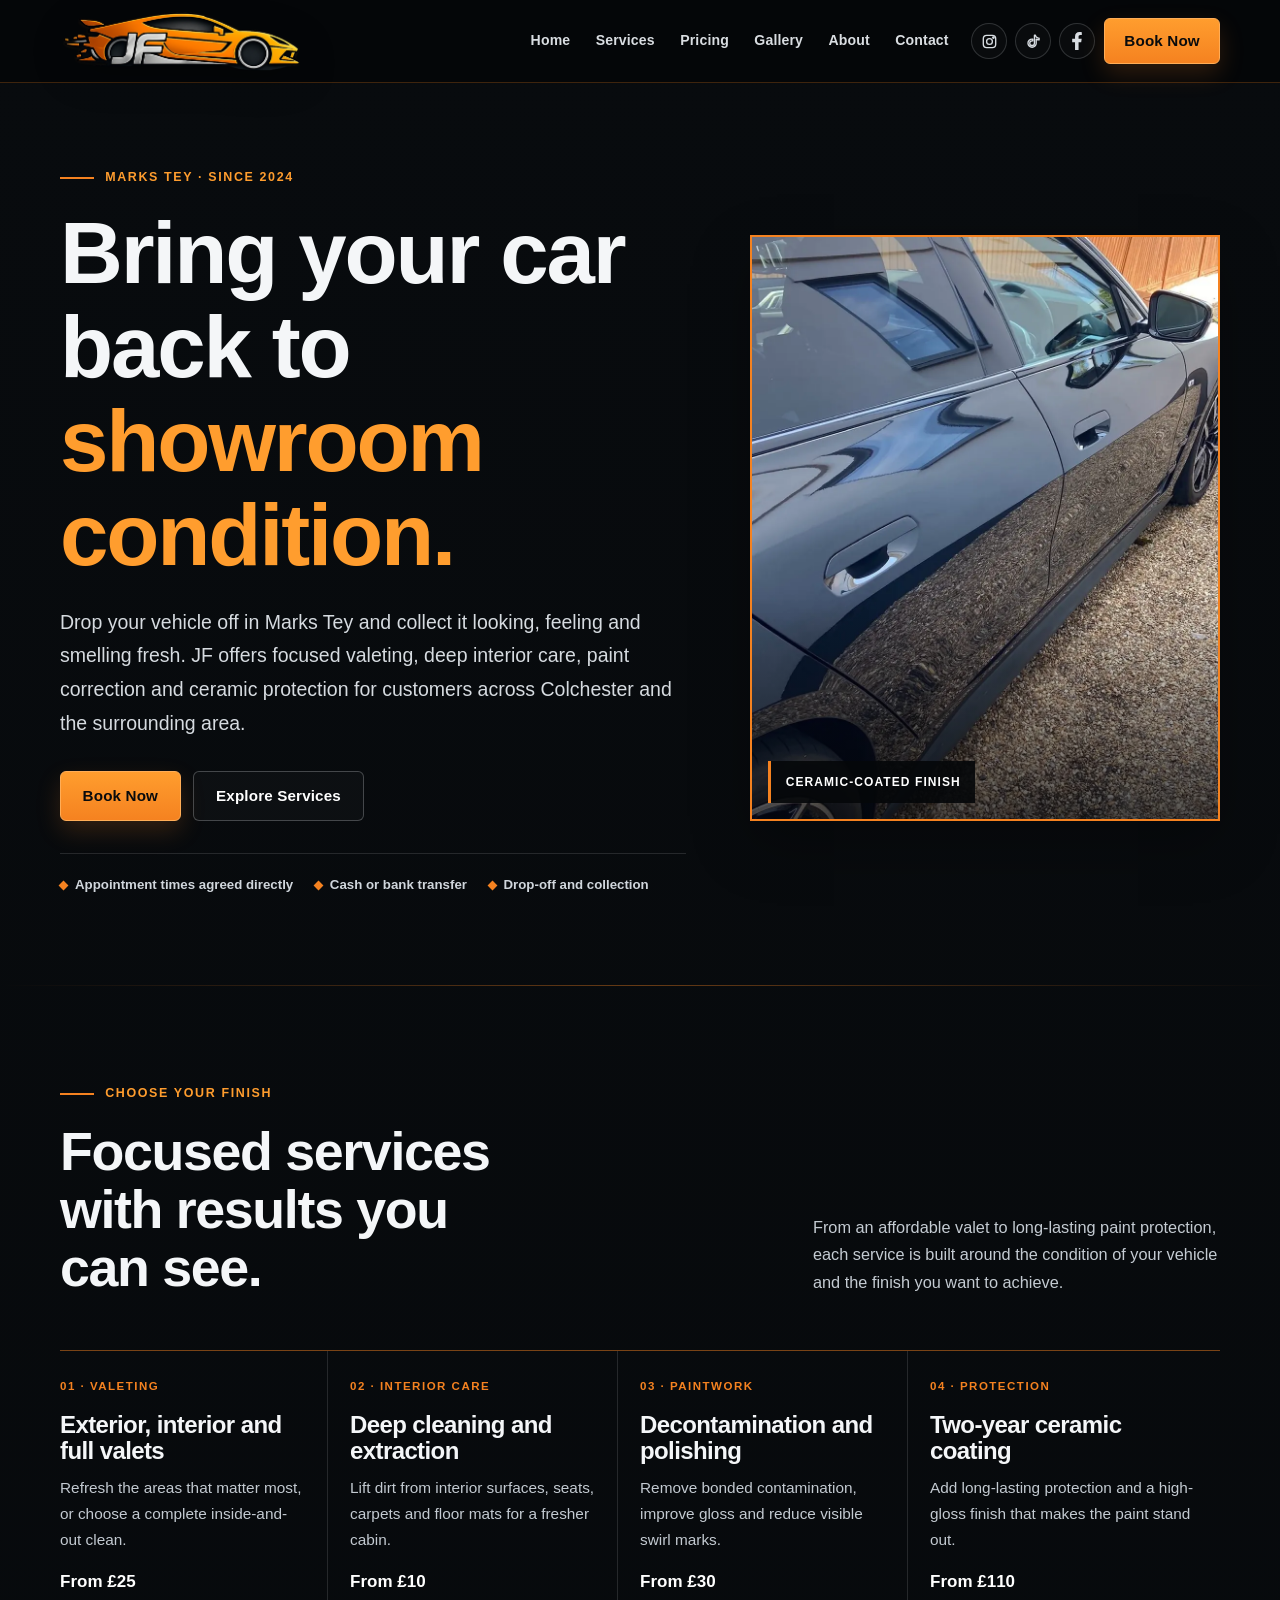
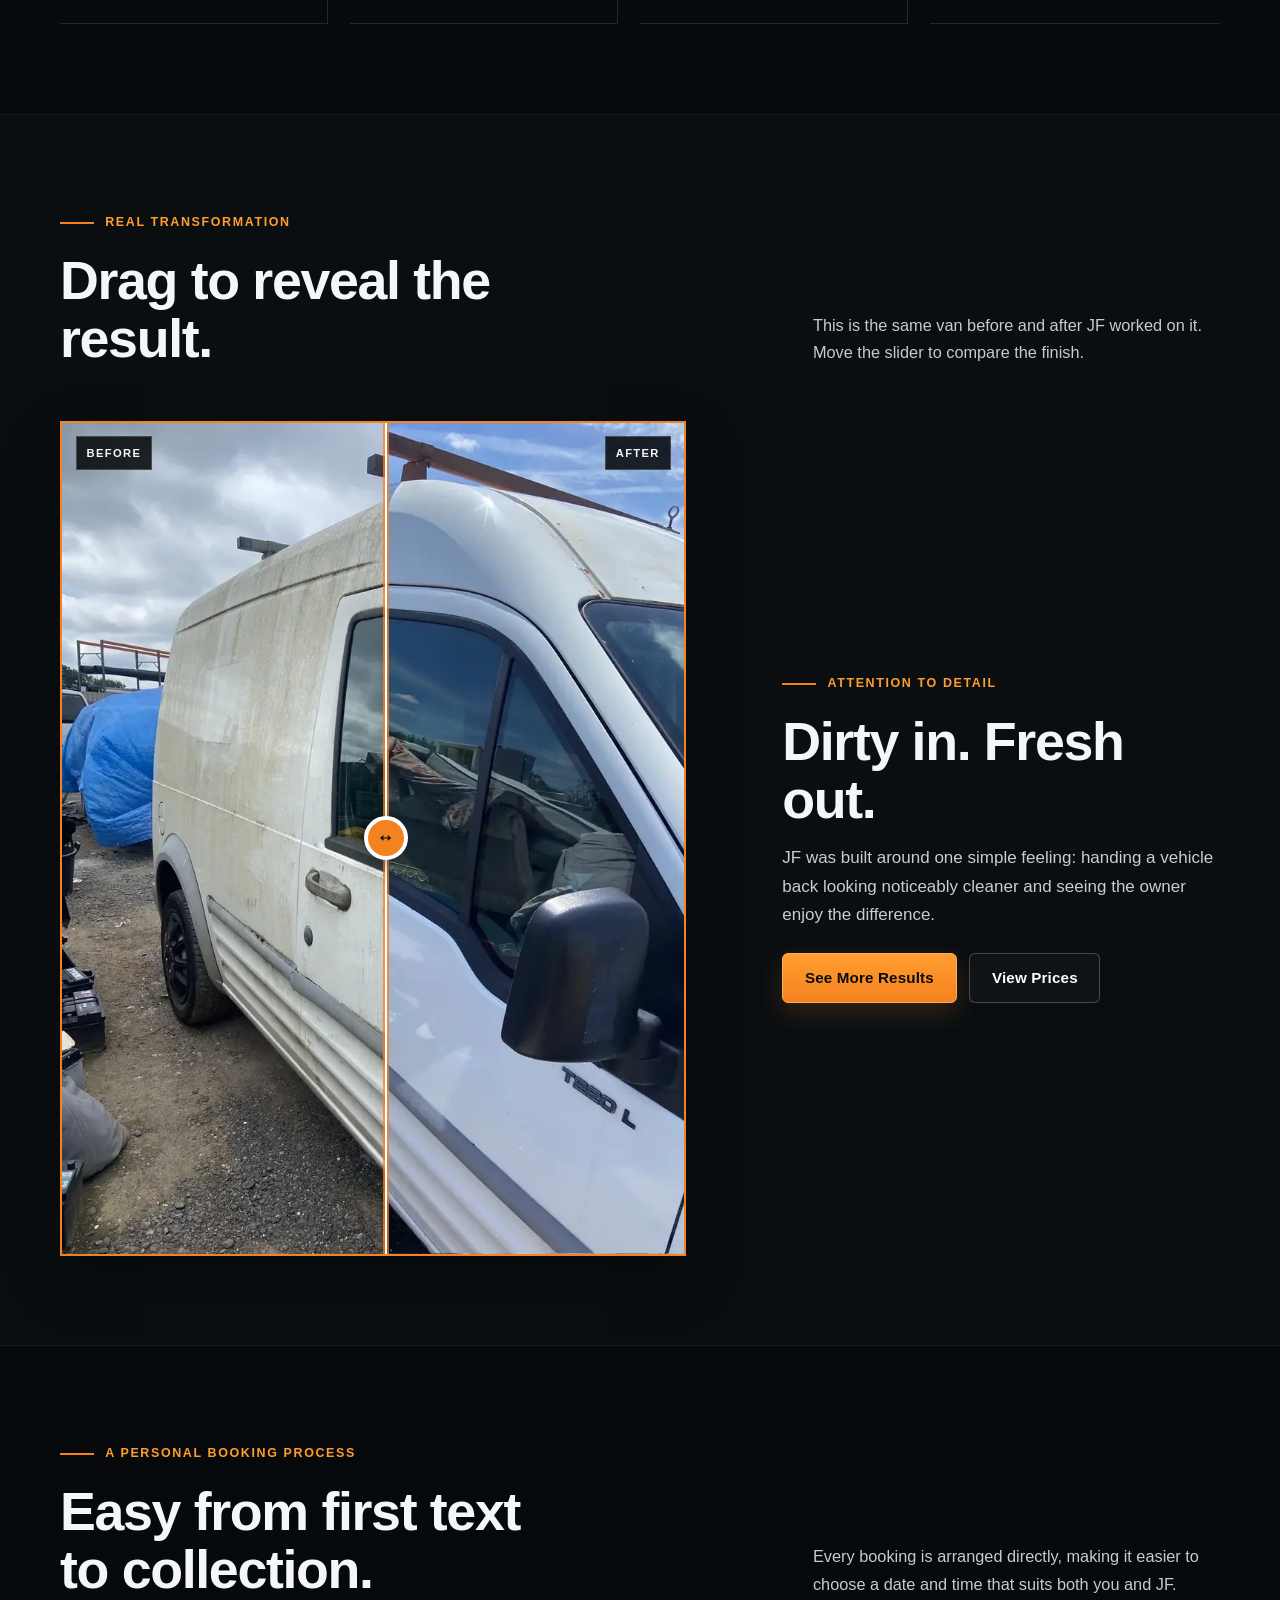
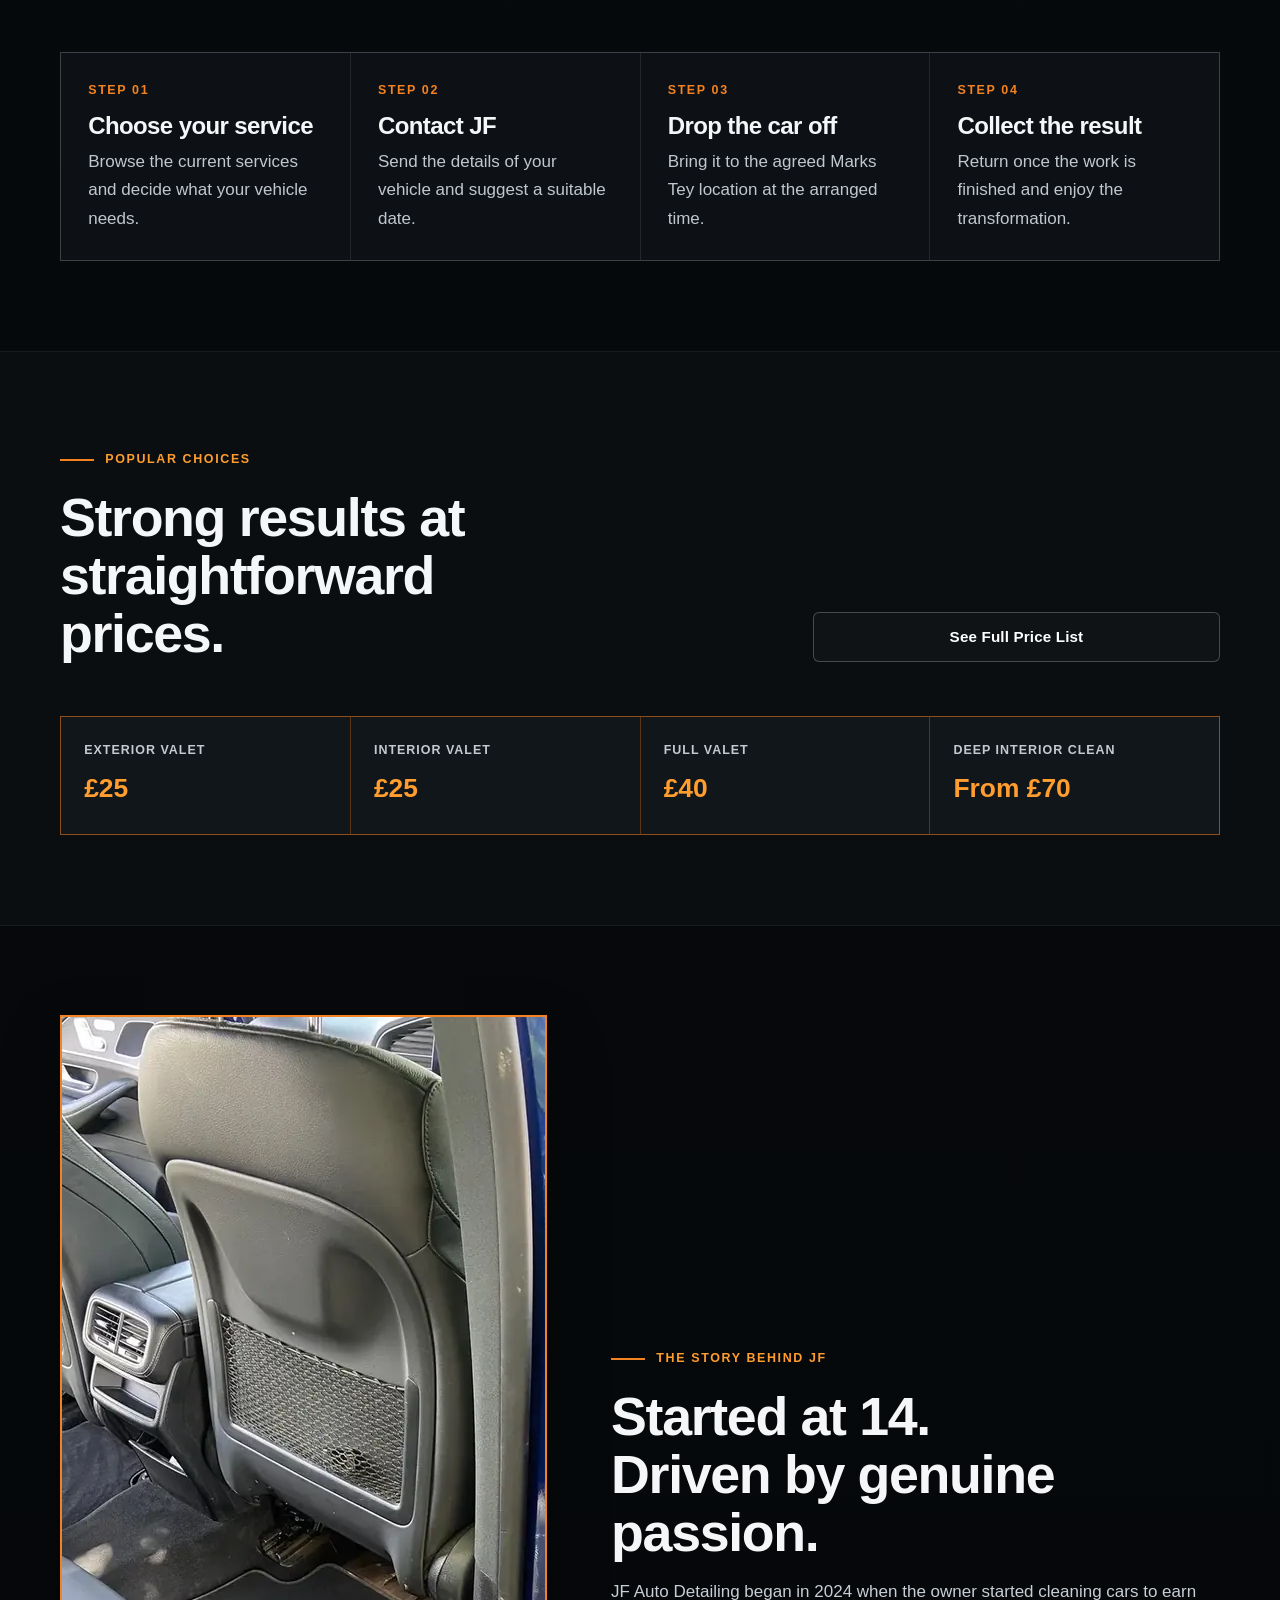
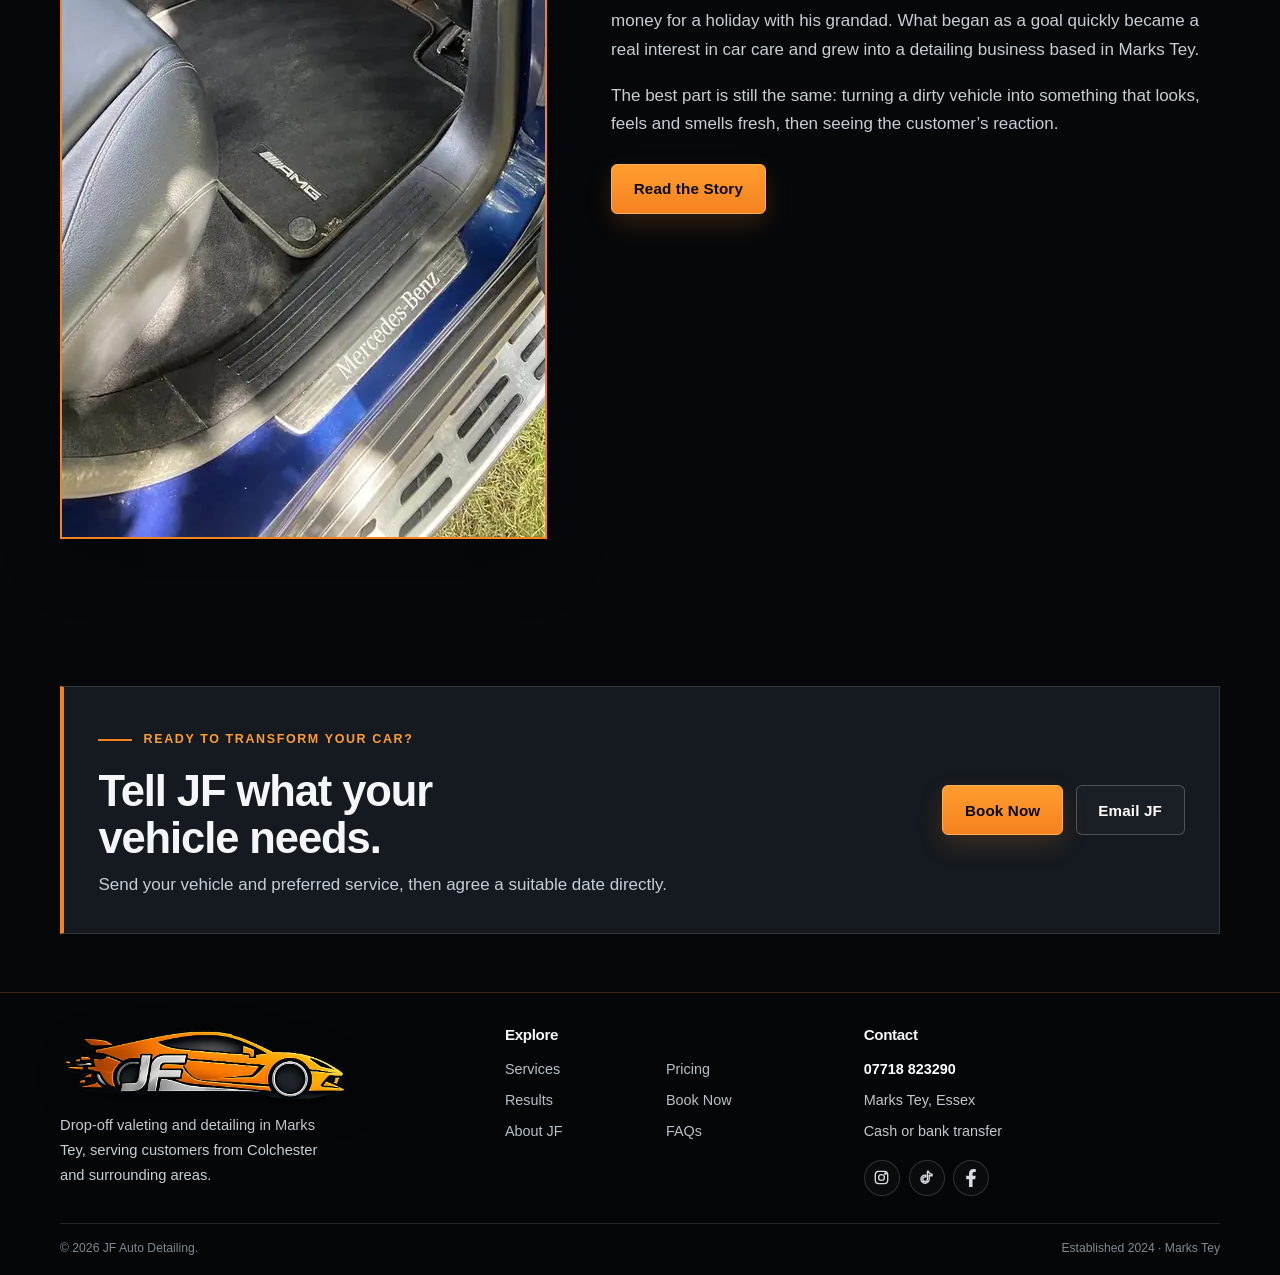
==== index.html @ de1901cb "Add files via upload" ====
<!DOCTYPE html>
<html lang="en">
<head>
<meta charset="utf-8">
<meta name="viewport" content="width=device-width,initial-scale=1.0">
<meta name="description" content="Drop-off car valeting, interior cleaning, machine polishing and ceramic coating in Marks Tey, serving Colchester and surrounding areas.">
<meta name="theme-color" content="#050709">
<title>Car Valeting & Detailing in Marks Tey | JF Auto Detailing</title>
<link rel="icon" href="assets/images/favicon-jf.ico?v=11" sizes="any">
<link rel="icon" href="assets/images/favicon-jf-32.png?v=11" sizes="32x32" type="image/png">
<link rel="apple-touch-icon" href="assets/images/favicon-jf-180.png?v=11" sizes="180x180">
<link rel="preload" as="image" href="assets/images/hero-finish.webp" fetchpriority="high">
<script>document.documentElement.classList.add('js');</script>
<link rel="stylesheet" href="assets/css/style.css?v=13">
<script defer src="assets/js/site-config.js?v=11"></script>
<script defer src="assets/js/script.js?v=11"></script>
</head><body>
<a class="skip-link" href="#main-content">Skip to main content</a>
<header class="site-header">
  <div class="container nav-wrap">
    <a class="logo" href="index.html" aria-label="JF Auto Detailing homepage">
      <img class="logo-img" src="assets/images/jf-mark-transparent.webp" width="974" height="249" alt="JF Auto Detailing">
    </a>
    <button class="menu-toggle" type="button" aria-label="Open navigation" aria-expanded="false" aria-controls="main-navigation"><span></span></button>
    <nav aria-label="Main navigation">
      <ul class="nav-links" id="main-navigation"><li><a href="index.html" class="active" aria-current="page">Home</a></li><li><a href="services.html">Services</a></li><li><a href="pricing.html">Pricing</a></li><li><a href="gallery.html">Gallery</a></li><li><a href="about.html">About</a></li><li><a href="contact.html">Contact</a></li><li class="nav-socials"><a class="social-icon" data-social="instagram" href="#" aria-label="Instagram"><svg aria-hidden="true" viewBox="0 0 24 24"><rect x="3.25" y="3.25" width="17.5" height="17.5" rx="4.75"></rect><circle cx="12" cy="12" r="4.1"></circle><circle cx="17.55" cy="6.45" r="1.05"></circle></svg><span class="sr-only">Instagram</span></a><a class="social-icon" data-social="tiktok" href="#" aria-label="TikTok"><svg aria-hidden="true" viewBox="0 0 24 24"><path d="M14.7 3.2c.34 1.9 1.37 3.09 3.27 3.77.63.22 1.28.33 1.93.34v2.48a8.17 8.17 0 0 1-4.1-1.08v5.62a5.8 5.8 0 1 1-5.8-5.79c.33 0 .65.03.96.08v2.53a3.28 3.28 0 0 0-.96-.14 3.31 3.31 0 1 0 3.31 3.32V3.2h1.39Z"></path></svg><span class="sr-only">TikTok</span></a><a class="social-icon" data-social="facebook" href="#" aria-label="Facebook"><svg aria-hidden="true" viewBox="0 0 320 512"><path d="M279.14 288l14.22-92.66h-88.91v-60.13c0-25.35 12.42-50.06 52.24-50.06H297V6.26S260.43 0 225.36 0c-73.22 0-121.08 44.38-121.08 124.72v70.62H22.89V288h81.39v224h100.17V288z"></path></svg><span class="sr-only">Facebook</span></a></li><li class="nav-cta"><a class="btn btn-primary" href="booking.html">Book Now</a></li></ul>
    </nav>
  </div>
</header><main id="main-content">
<section class="hero">
  <div class="container hero-grid">
    <div class="hero-copy reveal">
      <span class="eyebrow">Marks Tey · Since 2024</span>
      <h1>Bring your car back to <em>showroom condition.</em></h1>
      <p class="lead">Drop your vehicle off in Marks Tey and collect it looking, feeling and smelling fresh. JF offers focused valeting, deep interior care, paint correction and ceramic protection for customers across Colchester and the surrounding area.</p>
      <div class="button-row">
        <a class="btn btn-primary" href="booking.html">Book Now</a>
        <a class="btn btn-secondary" href="services.html">Explore Services</a>
      </div>
      <div class="hero-facts">
        <span>Appointment times agreed directly</span>
        <span>Cash or bank transfer</span>
        <span>Drop-off and collection</span>
      </div>
    </div>
    <div class="hero-media reveal">
      <img src="assets/images/hero-finish.webp" width="960" height="1200" alt="Dark grey BMW with a glossy ceramic-coated finish" fetchpriority="high">
      <div class="hero-stamp">Ceramic-coated finish</div>
    </div>
  </div>
</section>

<section class="section">
  <div class="container">
    <div class="section-head reveal">
      <div><span class="section-kicker">Choose your finish</span><h2>Focused services with results you can see.</h2></div>
      <p>From an affordable valet to long-lasting paint protection, each service is built around the condition of your vehicle and the finish you want to achieve.</p>
    </div>
    <div class="rule-grid reveal">
      <article class="rule-card"><span class="number">01 · VALETING</span><h3>Exterior, interior and full valets</h3><p>Refresh the areas that matter most, or choose a complete inside-and-out clean.</p><span class="price">From £25</span></article>
      <article class="rule-card"><span class="number">02 · INTERIOR CARE</span><h3>Deep cleaning and extraction</h3><p>Lift dirt from interior surfaces, seats, carpets and floor mats for a fresher cabin.</p><span class="price">From £10</span></article>
      <article class="rule-card"><span class="number">03 · PAINTWORK</span><h3>Decontamination and polishing</h3><p>Remove bonded contamination, improve gloss and reduce visible swirl marks.</p><span class="price">From £30</span></article>
      <article class="rule-card"><span class="number">04 · PROTECTION</span><h3>Two-year ceramic coating</h3><p>Add long-lasting protection and a high-gloss finish that makes the paint stand out.</p><span class="price">From £110</span></article>
    </div>
  </div>
</section>

<section class="section section-dark">
  <div class="container">
    <div class="section-head reveal">
      <div><span class="section-kicker">Real transformation</span><h2>Drag to reveal the result.</h2></div>
      <p>This is the same van before and after JF worked on it. Move the slider to compare the finish.</p>
    </div>
    <div class="hero-grid">
      <div class="compare reveal" style="--position:52%">
        <img src="assets/images/van-before.webp" width="840" height="1120" alt="White van before exterior cleaning" decoding="async">
        <img class="after" src="assets/images/van-after.webp" width="840" height="1120" alt="White van after exterior cleaning" decoding="async">
        <span class="compare-label before">Before</span><span class="compare-label after">After</span>
        <div class="compare-handle"></div>
        <input class="compare-range" data-compare type="range" min="0" max="100" value="52" aria-label="Compare the van before and after cleaning">
      </div>
      <div class="compare-copy reveal">
        <span class="section-kicker">Attention to detail</span>
        <h2>Dirty in. Fresh out.</h2>
        <p>JF was built around one simple feeling: handing a vehicle back looking noticeably cleaner and seeing the owner enjoy the difference.</p>
        <div class="button-row"><a class="btn btn-primary" href="gallery.html">See More Results</a><a class="btn btn-secondary" href="pricing.html">View Prices</a></div>
      </div>
    </div>
  </div>
</section>

<section class="section">
  <div class="container">
    <div class="section-head reveal">
      <div><span class="section-kicker">A personal booking process</span><h2>Easy from first text to collection.</h2></div>
      <p>Every booking is arranged directly, making it easier to choose a date and time that suits both you and JF.</p>
    </div>
    <div class="steps reveal">
      <article class="step"><strong>Step 01</strong><h3>Choose your service</h3><p>Browse the current services and decide what your vehicle needs.</p></article>
      <article class="step"><strong>Step 02</strong><h3>Contact JF</h3><p>Send the details of your vehicle and suggest a suitable date.</p></article>
      <article class="step"><strong>Step 03</strong><h3>Drop the car off</h3><p>Bring it to the agreed Marks Tey location at the arranged time.</p></article>
      <article class="step"><strong>Step 04</strong><h3>Collect the result</h3><p>Return once the work is finished and enjoy the transformation.</p></article>
    </div>
  </div>
</section>

<section class="section section-dark">
  <div class="container">
    <div class="section-head reveal">
      <div><span class="section-kicker">Popular choices</span><h2>Strong results at straightforward prices.</h2></div>
      <a class="btn btn-secondary" href="pricing.html">See Full Price List</a>
    </div>
    <div class="price-strip reveal">
      <div class="price-tile"><span>Exterior Valet</span><strong>£25</strong></div>
      <div class="price-tile"><span>Interior Valet</span><strong>£25</strong></div>
      <div class="price-tile"><span>Full Valet</span><strong>£40</strong></div>
      <div class="price-tile"><span>Deep Interior Clean</span><strong>From £70</strong></div>
    </div>
  </div>
</section>

<section class="section">
  <div class="container story-grid">
    <div class="story-photo reveal"><img src="assets/images/interior-after.webp" width="840" height="1120" alt="Mercedes interior after a detailed clean" loading="lazy" decoding="async"></div>
    <div class="story-copy reveal">
      <span class="section-kicker">The story behind JF</span>
      <h2>Started at 14. Driven by genuine passion.</h2>
      <p>JF Auto Detailing began in 2024 when the owner started cleaning cars to earn money for a holiday with his grandad. What began as a goal quickly became a real interest in car care and grew into a detailing business based in Marks Tey.</p>
      <p>The best part is still the same: turning a dirty vehicle into something that looks, feels and smells fresh, then seeing the customer’s reaction.</p>
      <div class="button-row"><a class="btn btn-primary" href="about.html">Read the Story</a></div>
    </div>
  </div>
</section>

<section class="section-tight">
  <div class="container">
    <div class="cta-band reveal">
      <div><span class="section-kicker">Ready to transform your car?</span><h2>Tell JF what your vehicle needs.</h2><p>Send your vehicle and preferred service, then agree a suitable date directly.</p></div>
      <div class="button-row"><a class="btn btn-primary" href="booking.html">Book Now</a><a class="btn btn-secondary" data-sms-link data-mobile-label="Text JF" data-desktop-label="Email JF" href="sms:+447718823290">Text JF</a></div>
    </div>
  </div>
</section>
</main><div class="mobile-actions" aria-label="Quick contact actions">
  <a class="btn btn-secondary" data-phone-link href="tel:+447718823290">Call</a>
  <a class="btn btn-primary" data-sms-link data-mobile-label="Text JF" data-desktop-label="Email JF" href="sms:+447718823290">Text JF</a>
</div>
<footer class="site-footer">
  <div class="container">
    <div class="footer-grid">
      <div class="footer-brand">
        <a class="logo footer-logo" href="index.html" aria-label="JF Auto Detailing homepage">
          <img class="logo-img" src="assets/images/jf-mark-transparent.webp" width="974" height="249" alt="JF Auto Detailing" loading="lazy">
        </a>
        <p data-config-text="footerDescription">Drop-off valeting and detailing in Marks Tey.</p>
      </div>
      <div>
        <h4>Explore</h4>
        <ul class="footer-links">
          <li><a href="services.html">Services</a></li>
          <li><a href="pricing.html">Pricing</a></li>
          <li><a href="gallery.html">Results</a></li>
          <li><a href="booking.html">Book Now</a></li>
          <li><a href="about.html">About JF</a></li>
          <li><a href="faq.html">FAQs</a></li>
        </ul>
      </div>
      <div>
        <h4>Contact</h4>
        <div class="footer-contact">
          <a data-phone-link href="tel:+447718823290">07718 823290</a>
          <span>Marks Tey, Essex</span>
          <span>Cash or bank transfer</span>
        </div>
        <div class="social-row"><a class="social-icon" data-social="instagram" href="#" aria-label="Instagram"><svg aria-hidden="true" viewBox="0 0 24 24"><rect x="3.25" y="3.25" width="17.5" height="17.5" rx="4.75"></rect><circle cx="12" cy="12" r="4.1"></circle><circle cx="17.55" cy="6.45" r="1.05"></circle></svg><span class="sr-only">Instagram</span></a><a class="social-icon" data-social="tiktok" href="#" aria-label="TikTok"><svg aria-hidden="true" viewBox="0 0 24 24"><path d="M14.7 3.2c.34 1.9 1.37 3.09 3.27 3.77.63.22 1.28.33 1.93.34v2.48a8.17 8.17 0 0 1-4.1-1.08v5.62a5.8 5.8 0 1 1-5.8-5.79c.33 0 .65.03.96.08v2.53a3.28 3.28 0 0 0-.96-.14 3.31 3.31 0 1 0 3.31 3.32V3.2h1.39Z"></path></svg><span class="sr-only">TikTok</span></a><a class="social-icon" data-social="facebook" href="#" aria-label="Facebook"><svg aria-hidden="true" viewBox="0 0 320 512"><path d="M279.14 288l14.22-92.66h-88.91v-60.13c0-25.35 12.42-50.06 52.24-50.06H297V6.26S260.43 0 225.36 0c-73.22 0-121.08 44.38-121.08 124.72v70.62H22.89V288h81.39v224h100.17V288z"></path></svg><span class="sr-only">Facebook</span></a></div>
      </div>
    </div>
    <div class="footer-bottom">
      <span>© <span data-year></span> JF Auto Detailing.</span>
      <span>Established 2024 · Marks Tey</span>
    </div>
  </div>
</footer>
</body>
</html>
---- assets/css/style.css ----
:root{
  --orange:#f58220;
  --orange-bright:#ff9d2e;
  --orange-deep:#c75a0b;
  --black:#050709;
  --ink:#080b0e;
  --ink-soft:#0d1115;
  --panel:#11161b;
  --panel-raised:#161c22;
  --silver:#d8dde2;
  --silver-dark:#9ea7b0;
  --text:#f4f6f8;
  --body:#c7ced5;
  --muted:#aeb7c0;
  --line:rgba(216,221,226,.14);
  --orange-line:rgba(245,130,32,.48);
  --header-height:82px;
  --container:1160px;
  --radius:10px;
  --radius-sm:6px;
  --section-space:clamp(4.6rem,7vw,6.6rem);
  --ease:cubic-bezier(.22,1,.36,1);
  --shadow:0 22px 55px rgba(0,0,0,.28);
  --display:Bahnschrift,"Arial Narrow","Segoe UI",Arial,sans-serif;
  --body-font:Aptos,"Segoe UI",Arial,sans-serif;
}

*,*::before,*::after{box-sizing:border-box}
html{scroll-behavior:smooth;background:var(--black)}
body{
  margin:0;
  font-family:var(--body-font);
  color:var(--text);
  background:
    radial-gradient(circle at 84% -10%,rgba(245,130,32,.13),transparent 31rem),
    linear-gradient(180deg,#080b0e 0,#050709 100%);
  font-size:17px;
  line-height:1.68;
  -webkit-font-smoothing:antialiased;
  text-rendering:optimizeLegibility;
}
body.menu-open{overflow:hidden}
img{display:block;max-width:100%}
a{color:inherit;text-decoration:none}
button,input,select,textarea{font:inherit}
fieldset{margin:0;padding:0;border:0;min-width:0}
input,select,textarea{color-scheme:dark}
button,a{-webkit-tap-highlight-color:transparent}
::selection{background:var(--orange);color:var(--black)}
:focus-visible{outline:3px solid var(--orange-bright);outline-offset:4px}

.sr-only{position:absolute!important;width:1px;height:1px;padding:0;margin:-1px;overflow:hidden;clip:rect(0,0,0,0);white-space:nowrap;border:0}
.skip-link{position:fixed;left:1rem;top:-5rem;z-index:3000;padding:.75rem 1rem;background:var(--orange);color:var(--black);font-weight:900;border-radius:4px;transition:top .2s}
.skip-link:focus{top:1rem}
.container{width:min(calc(100% - clamp(1.5rem,5vw,4rem)),var(--container));margin-inline:auto}
.section{padding:var(--section-space) 0}
.section-tight{padding:clamp(2.8rem,4.5vw,4rem) 0}
.section-dark{background:#0a0e11;border-block:1px solid rgba(255,255,255,.055)}
.rule-top{border-top:1px solid var(--orange-line)}

h1,h2,h3,h4{
  margin:0;
  color:var(--text);
  font-family:var(--display);
  font-weight:800;
  line-height:1.08;
  letter-spacing:-.025em;
}
h1{font-size:clamp(3rem,6.8vw,6.1rem);max-width:13.5ch}
h2{font-size:clamp(2.1rem,4.2vw,3.8rem);max-width:16ch}
h3{font-size:clamp(1.18rem,2vw,1.5rem)}
h4{font-size:1.02rem}
h1+h2,h1+h3,h2+h3{margin-top:1.15rem}
p{margin:0;color:var(--body)}
p+p{margin-top:1rem}
.lead{font-size:clamp(1.05rem,1.7vw,1.22rem);line-height:1.72;max-width:64ch;color:#d6dbe0}
.small{font-size:.92rem}
.orange{color:var(--orange-bright)}

.eyebrow,.section-kicker{
  display:inline-flex;
  align-items:center;
  gap:.7rem;
  margin:0 0 1rem;
  color:var(--orange-bright);
  font-family:var(--display);
  font-size:.78rem;
  font-weight:800;
  letter-spacing:.13em;
  text-transform:uppercase;
}
.eyebrow::before,.section-kicker::before{content:"";width:34px;height:2px;background:var(--orange)}
.eyebrow+h1,.section-kicker+h2,.section-kicker+h3{margin-top:.1rem}
.page-hero{
  padding:clamp(3.8rem,6vw,5.5rem) 0 clamp(3.4rem,5vw,4.5rem);
  border-bottom:1px solid var(--line);
  background:linear-gradient(135deg,rgba(245,130,32,.08),transparent 52%);
}
.page-hero h1{max-width:15ch}
.page-hero h1+p{margin-top:1.35rem;max-width:760px;font-size:1.08rem;color:#cbd2d8}

.section-head{
  display:grid;
  grid-template-columns:minmax(0,1fr) minmax(280px,.58fr);
  gap:clamp(1.5rem,4vw,3.4rem);
  align-items:end;
  margin-bottom:clamp(2.2rem,4.2vw,3.5rem);
}
.section-head.center{display:block;max-width:760px;margin-inline:auto;text-align:center}
.section-head.center h2{margin-inline:auto}
.section-head.center p{margin:1.15rem auto 0}
.section-head>p{font-size:1.02rem;color:#c4cbd2}

.site-header{
  position:sticky;
  top:0;
  z-index:1000;
  min-height:var(--header-height);
  background:rgba(5,7,9,.94);
  border-bottom:1px solid rgba(245,130,32,.24);
  backdrop-filter:blur(10px);
}
.nav-wrap{min-height:var(--header-height);display:flex;align-items:center;justify-content:space-between;gap:1.35rem}
.logo{display:flex;align-items:center;flex:0 0 auto;padding:0}
.logo-img{display:block;width:auto;height:62px;max-width:270px;object-fit:contain;filter:drop-shadow(0 8px 18px rgba(0,0,0,.28))}
.nav-links{display:flex;align-items:center;gap:.15rem;margin:0;padding:0;list-style:none}
.nav-links>li>a:not(.btn):not(.social-icon){
  position:relative;
  display:flex;
  align-items:center;
  min-height:44px;
  padding:.65rem .72rem;
  color:#d9dde1;
  font-family:var(--display);
  font-size:.88rem;
  font-weight:700;
  letter-spacing:.01em;
}
.nav-links>li>a:not(.btn):not(.social-icon)::after{
  content:"";
  position:absolute;
  left:.72rem;
  right:.72rem;
  bottom:.34rem;
  height:2px;
  background:var(--orange);
  transform:scaleX(0);
  transform-origin:left;
  transition:transform .22s var(--ease);
}
.nav-links>li>a:not(.btn):not(.social-icon):hover,.nav-links>li>a.active{color:#fff}
.nav-links>li>a:not(.btn):not(.social-icon):hover::after,.nav-links>li>a.active::after{transform:scaleX(1)}
.nav-socials{display:flex;align-items:center;gap:.5rem;margin-left:.55rem}
.social-icon{
  display:inline-grid;
  place-items:center;
  width:36px;
  height:36px;
  border:1px solid rgba(216,221,226,.18);
  border-radius:50%;
  color:var(--silver);
  background:rgba(255,255,255,.025);
  transition:color .18s ease,border-color .18s ease,background .18s ease,transform .18s var(--ease);
}
.social-icon svg{width:17px;height:17px;fill:none;stroke:currentColor;stroke-width:1.9;stroke-linecap:round;stroke-linejoin:round}
.social-icon[data-social="facebook"] svg{width:18px;height:18px;fill:currentColor;stroke:none}
.social-icon:hover{color:#fff;border-color:var(--orange);background:rgba(245,130,32,.11);transform:translateY(-1px)}
.nav-cta{margin-left:.4rem}
.nav-cta .btn{height:46px;min-height:46px;padding:0 1.2rem}
.menu-toggle{display:none;width:46px;height:46px;padding:0;border:1px solid var(--line);border-radius:6px;background:var(--panel);color:#fff;cursor:pointer}
.menu-toggle span,.menu-toggle::before,.menu-toggle::after{content:"";display:block;width:22px;height:2px;margin:5px auto;background:currentColor;transition:.2s ease}
.menu-toggle[aria-expanded="true"] span{opacity:0}
.menu-toggle[aria-expanded="true"]::before{transform:translateY(7px) rotate(45deg)}
.menu-toggle[aria-expanded="true"]::after{transform:translateY(-7px) rotate(-45deg)}

.btn{
  display:inline-flex;
  align-items:center;
  justify-content:center;
  gap:.55rem;
  min-height:50px;
  padding:0 1.35rem;
  border:1px solid transparent;
  border-radius:var(--radius-sm);
  font-family:var(--display);
  font-weight:800;
  font-size:.95rem;
  line-height:1;
  letter-spacing:.01em;
  cursor:pointer;
  transition:transform .18s var(--ease),background .18s ease,border-color .18s ease,box-shadow .18s ease,color .18s ease;
}
.btn:hover{transform:translateY(-2px)}
.btn-primary{
  color:#090b0d;
  background:linear-gradient(180deg,var(--orange-bright),var(--orange));
  border-color:#ffad57;
  box-shadow:0 10px 24px rgba(245,130,32,.18);
}
.btn-primary:hover{background:linear-gradient(180deg,#ffad45,#f58a27);box-shadow:0 13px 30px rgba(245,130,32,.26)}
.btn-secondary{color:#fff;background:rgba(255,255,255,.025);border-color:rgba(216,221,226,.27)}
.btn-secondary:hover{border-color:var(--orange);background:rgba(245,130,32,.09)}
.button-row{display:flex;flex-wrap:wrap;gap:.8rem}

.hero{position:relative;overflow:hidden;padding:clamp(3.7rem,6vw,5.5rem) 0 clamp(4.4rem,7vw,6.2rem)}
.hero::after{content:"";position:absolute;left:0;right:0;bottom:0;height:1px;background:linear-gradient(90deg,transparent,var(--orange),transparent);opacity:.4}
.hero-grid{display:grid;grid-template-columns:minmax(0,1.04fr) minmax(380px,.78fr);gap:clamp(2.4rem,5vw,5rem);align-items:center}
.hero-copy .lead{margin:1.5rem 0 1.9rem}
.hero-copy h1 em{color:var(--orange-bright);font-style:normal}
.hero-facts{display:flex;flex-wrap:wrap;gap:.8rem 1.35rem;margin-top:2rem;padding-top:1.3rem;border-top:1px solid var(--line)}
.hero-facts span{display:flex;align-items:center;gap:.5rem;color:#d0d6dc;font-family:var(--display);font-size:.83rem;font-weight:650}
.hero-facts span::before{content:"";width:7px;height:7px;background:var(--orange);transform:rotate(45deg)}
.hero-media{
  position:relative;
  min-height:560px;
  overflow:hidden;
  border:2px solid var(--orange);
  background:#101419;
  box-shadow:var(--shadow);
}
.hero-media>img{width:100%;height:100%;min-height:560px;object-fit:cover;object-position:center 55%}
.hero-media::after{content:"";position:absolute;inset:0;background:linear-gradient(180deg,transparent 62%,rgba(4,6,8,.68))}
.hero-stamp{
  position:absolute;
  left:1rem;
  bottom:1rem;
  z-index:2;
  padding:.7rem .9rem;
  background:rgba(5,7,9,.9);
  border-left:3px solid var(--orange);
  color:#fff;
  font-family:var(--display);
  font-weight:800;
  font-size:.75rem;
  letter-spacing:.09em;
  text-transform:uppercase;
}

.rule-grid{display:grid;grid-template-columns:repeat(4,minmax(0,1fr));border-top:1px solid var(--orange-line)}
.rule-card{position:relative;padding:1.65rem 1.3rem 1.65rem 0;border-bottom:1px solid var(--line)}
.rule-card:not(:nth-child(4n)){border-right:1px solid var(--line);padding-right:1.35rem;margin-right:1.35rem}
.rule-card .number{display:block;margin-bottom:.95rem;color:var(--orange);font-family:var(--display);font-size:.72rem;font-weight:800;letter-spacing:.13em}
.rule-card p{margin-top:.72rem;font-size:.96rem;color:#c3cad1}
.rule-card .price{display:block;margin-top:1rem;color:#fff;font-family:var(--display);font-weight:800}

.compare{
  --position:50%;
  position:relative;
  aspect-ratio:3/4;
  min-height:0;
  overflow:hidden;
  background:#11161b;
  border:2px solid var(--orange);
  box-shadow:var(--shadow);
}
.compare img{position:absolute;inset:0;width:100%;height:100%;object-fit:cover}
.compare img.after{clip-path:inset(0 0 0 var(--position))}
.compare::after{content:"";position:absolute;top:0;bottom:0;left:var(--position);width:2px;background:#fff;box-shadow:0 0 0 2px rgba(245,130,32,.72);transform:translateX(-1px);pointer-events:none}
.compare-range{position:absolute;inset:0;width:100%;height:100%;opacity:0;cursor:ew-resize;z-index:4}
.compare-label{position:absolute;top:.85rem;z-index:3;padding:.4rem .62rem;background:rgba(5,7,9,.86);border:1px solid rgba(255,255,255,.2);font-family:var(--display);font-size:.7rem;font-weight:800;letter-spacing:.12em;text-transform:uppercase}
.compare-label.before{left:.85rem}.compare-label.after{right:.85rem}
.compare-handle{position:absolute;left:var(--position);top:50%;z-index:3;width:44px;height:44px;border-radius:50%;background:var(--orange);border:4px solid #fff;transform:translate(-50%,-50%);box-shadow:0 8px 25px rgba(0,0,0,.35);pointer-events:none}
.compare-handle::before{content:"↔";display:grid;place-items:center;height:100%;color:#080a0c;font-weight:950}
.compare-copy{display:flex;flex-direction:column;justify-content:center;padding-left:clamp(0rem,3vw,2rem)}
.compare-copy p{margin:1rem 0 1.45rem;color:#c6cdd4}

.steps{display:grid;grid-template-columns:repeat(4,1fr);gap:1px;background:var(--line);border:1px solid var(--line)}
.step{padding:1.7rem;background:var(--ink-soft)}
.step strong{display:block;color:var(--orange);font-family:var(--display);font-size:.78rem;font-weight:800;letter-spacing:.13em;text-transform:uppercase}
.step h3{margin:.75rem 0 .55rem}
.step p{color:#c0c7ce}

.price-strip{display:grid;grid-template-columns:repeat(4,1fr);gap:1px;background:rgba(245,130,32,.34);border:1px solid rgba(245,130,32,.34)}
.price-tile{padding:1.45rem;background:#11161b}
.price-tile span{display:block;color:#c3cad1;font-family:var(--display);font-size:.78rem;font-weight:700;text-transform:uppercase;letter-spacing:.08em}
.price-tile strong{display:block;margin-top:.35rem;color:var(--orange-bright);font-family:var(--display);font-size:1.65rem}

.story-grid{display:grid;grid-template-columns:minmax(360px,.8fr) minmax(0,1fr);gap:clamp(2rem,5vw,5rem);align-items:center}
.story-photo{border:2px solid var(--orange);box-shadow:var(--shadow);overflow:hidden}
.story-photo img{width:100%;min-height:520px;object-fit:cover}
.story-copy p{margin-top:1.1rem}.story-copy .button-row{margin-top:1.55rem}

.service-list{display:grid;grid-template-columns:repeat(2,minmax(0,1fr));gap:1px;background:var(--line);border:1px solid var(--line)}
.service-item{display:grid;grid-template-columns:auto 1fr auto;gap:1rem;align-items:start;padding:1.45rem;background:#0f1418}
.service-index{color:var(--orange);font-family:var(--display);font-size:.73rem;font-weight:800;letter-spacing:.12em}
.service-item h3{margin-bottom:.55rem}.service-item p{font-size:.95rem;color:#c3cad1}
.service-price{color:var(--orange-bright);font-family:var(--display);font-size:1.12rem;font-weight:800;white-space:nowrap}
.extra-grid{display:grid;grid-template-columns:repeat(4,1fr);gap:.85rem}
.extra{padding:1.15rem;border:1px solid var(--line);border-top:2px solid var(--orange);background:#10151a}
.extra p{margin-top:.4rem;font-size:.92rem}.extra strong{display:block;margin-top:.55rem;color:var(--orange-bright);font-family:var(--display);font-size:1.2rem}

.pricing-table-wrap{overflow-x:auto;border:1px solid var(--line);border-top:2px solid var(--orange)}
.pricing-table{width:100%;min-width:760px;border-collapse:collapse;background:#0f1317}
.pricing-table th,.pricing-table td{padding:1rem 1.1rem;text-align:left;border-bottom:1px solid var(--line)}
.pricing-table th{color:#fff;background:#151a1f;font-family:var(--display);font-size:.75rem;text-transform:uppercase;letter-spacing:.09em}
.pricing-table td{color:#c7ced5}.pricing-table td:last-child{color:var(--orange-bright);font-family:var(--display);font-weight:800;text-align:right}
.pricing-table tr:last-child td{border-bottom:0}
.offer-grid{display:grid;grid-template-columns:repeat(2,1fr);gap:1rem}
.offer{padding:1.6rem;border:1px solid var(--orange-line);background:linear-gradient(135deg,rgba(245,130,32,.12),rgba(245,130,32,.025))}
.offer strong{display:block;color:var(--orange-bright);font-family:var(--display);font-size:2rem;line-height:1;margin:.55rem 0}

.gallery-grid{display:grid;grid-template-columns:repeat(2,minmax(0,1fr));gap:1.6rem}
.gallery-card{background:var(--panel);border:1px solid var(--orange-line);overflow:hidden}
.gallery-card .compare{border:0;border-bottom:2px solid var(--orange);box-shadow:none}
.gallery-caption{padding:1.15rem 1.2rem}
.gallery-caption h3{margin-bottom:.45rem}.gallery-caption p{font-size:.94rem;color:#c4cbd2}
.gallery-caption span{display:block;margin-top:.75rem;color:var(--orange-bright);font-family:var(--display);font-size:.72rem;font-weight:800;letter-spacing:.1em;text-transform:uppercase}

.form-shell{display:grid;grid-template-columns:minmax(0,1fr) minmax(300px,.42fr);gap:2rem;align-items:start}
.form-card{padding:clamp(1.5rem,3vw,2.2rem);background:var(--panel);border:1px solid var(--line);border-top:3px solid var(--orange)}
.form-grid{display:grid;grid-template-columns:repeat(2,minmax(0,1fr));gap:1rem}
.form-group{display:grid;gap:.5rem}.form-group.full{grid-column:1/-1}
label,legend{color:#f1f3f5;font-family:var(--display);font-weight:700;font-size:.92rem}
input,select,textarea{
  width:100%;
  padding:.9rem .95rem;
  color:#fff;
  background:#090d10;
  border:1px solid rgba(216,221,226,.21);
  border-radius:5px;
  font-family:var(--display);
  font-size:1rem;
  letter-spacing:.01em;
  transition:border-color .18s ease,box-shadow .18s ease,background .18s ease;
}
input::placeholder,textarea::placeholder{color:#8f99a3;opacity:1}
input:focus,select:focus,textarea:focus{border-color:var(--orange);background:#0b1014;box-shadow:0 0 0 3px rgba(245,130,32,.14);outline:0}
textarea{min-height:140px;resize:vertical}
.checkbox-grid{display:grid;grid-template-columns:repeat(2,1fr);gap:.65rem}
.check{display:flex;gap:.65rem;align-items:flex-start;padding:.75rem;background:#0b0f13;border:1px solid var(--line);color:#d1d6db;font-family:var(--display);font-size:.9rem}
.check input{width:auto;margin-top:.2rem;accent-color:var(--orange)}
.form-actions{display:flex;align-items:center;justify-content:space-between;gap:1rem;margin-top:1.5rem}
.form-note{margin-top:1rem;padding:.95rem 1rem;border-left:3px solid var(--orange);background:rgba(245,130,32,.075);color:#cbd1d6;font-size:.92rem}
.side-panel{padding:1.5rem;background:#0e1216;border:1px solid var(--line)}
.side-panel h3{margin-bottom:1rem}.side-panel ul{list-style:none;padding:0;margin:0;display:grid;gap:.85rem}.side-panel li{display:flex;gap:.7rem;color:#c4cbd2}.side-panel li::before{content:"";width:8px;height:8px;margin-top:.55rem;background:var(--orange);transform:rotate(45deg);flex:0 0 auto}
.deposit-alert{display:none;margin-top:1rem;padding:.9rem 1rem;border:1px solid var(--orange-line);background:rgba(245,130,32,.085);color:#f5f3ef}.deposit-alert.show{display:block}

.contact-grid{display:grid;grid-template-columns:repeat(3,1fr);gap:1rem}
.contact-card{padding:1.5rem;background:var(--panel);border:1px solid var(--line);border-top:2px solid var(--orange)}
.contact-card span{display:block;margin-bottom:.72rem;color:var(--orange-bright);font-family:var(--display);font-size:.72rem;font-weight:800;letter-spacing:.12em;text-transform:uppercase}
.contact-card a{font-family:var(--display);font-size:1.12rem;font-weight:800}.contact-card p{margin-top:.5rem;font-size:.92rem}
.social-row{display:flex;flex-wrap:wrap;gap:.55rem;margin-top:1rem}
.location-box{display:grid;grid-template-columns:1fr 1fr;gap:2rem;padding:clamp(1.6rem,4vw,2.8rem);background:var(--panel);border:1px solid var(--line);border-left:4px solid var(--orange)}
.location-mark{display:grid;place-items:center;min-height:260px;background:radial-gradient(circle,rgba(245,130,32,.17),transparent 42%),repeating-linear-gradient(45deg,rgba(255,255,255,.025) 0 1px,transparent 1px 16px),#0c1014;text-align:center}
.location-mark strong{font-family:var(--display);font-size:clamp(2rem,5vw,4rem)}.location-mark span{display:block;color:var(--orange-bright);font-family:var(--display);font-size:.78rem;text-transform:uppercase;letter-spacing:.13em}

.faq-list{display:grid;gap:.65rem;max-width:900px;margin-inline:auto}
.faq-item{border:1px solid var(--line);background:var(--panel)}
.faq-question{width:100%;padding:1.1rem 1.2rem;border:0;background:transparent;color:#fff;display:flex;justify-content:space-between;gap:1rem;text-align:left;font-family:var(--display);font-weight:800;cursor:pointer}
.faq-question::after{content:"+";color:var(--orange);font-size:1.35rem}.faq-question[aria-expanded="true"]::after{content:"−"}
.faq-answer{display:none;padding:0 1.2rem 1.2rem}.faq-answer.open{display:block}.faq-answer p{color:#c5ccd2}

.review-intro{display:grid;grid-template-columns:minmax(0,1fr) minmax(320px,.65fr);gap:2rem;align-items:center}
.review-panel{padding:2rem;border:1px solid var(--orange-line);background:linear-gradient(135deg,rgba(245,130,32,.1),rgba(255,255,255,.02))}
.review-panel strong{display:block;color:var(--orange-bright);font-family:var(--display);font-size:1.7rem;margin-bottom:.7rem}

.cta-band{display:flex;align-items:center;justify-content:space-between;gap:2rem;padding:clamp(1.45rem,3.6vw,2.15rem);background:#141a20;border:1px solid var(--line);border-left:4px solid var(--orange)}
.cta-band h2{font-size:clamp(1.8rem,3.4vw,2.85rem);max-width:18ch}.cta-band p{margin-top:.55rem;color:#c7ced4}

.site-footer{padding:2.15rem 0 1rem;background:#040607;border-top:1px solid rgba(245,130,32,.24)}
.footer-grid{display:grid;grid-template-columns:1.05fr .82fr .95fr;gap:clamp(1.75rem,4vw,3.5rem);align-items:start}
.footer-logo .logo-img{width:auto;height:74px;max-width:305px}
.footer-brand p{max-width:34ch;margin-top:.75rem;font-size:.92rem}
.footer-grid h4{margin-bottom:.8rem;font-size:.95rem}.footer-links{list-style:none;padding:0;margin:0;display:grid;grid-template-columns:repeat(2,minmax(0,1fr));gap:.45rem .9rem}.footer-links a,.footer-links li{color:#b7c0c8;font-size:.9rem}.footer-links a:hover{color:var(--orange-bright)}
.footer-contact{display:grid;gap:.45rem}.footer-contact a,.footer-contact span{color:#c1c8cf;font-size:.9rem}.footer-contact a:first-child{color:#fff;font-family:var(--display);font-weight:800}
.footer-bottom{display:flex;justify-content:space-between;gap:1rem;margin-top:1.7rem;padding-top:.9rem;border-top:1px solid var(--line);color:#7f8993;font-size:.76rem}
.mobile-actions{display:none}

.reveal{opacity:1;transform:none}
.js .reveal{opacity:0;transform:translateY(16px);transition:opacity .52s var(--ease),transform .52s var(--ease)}
.js .reveal.visible{opacity:1;transform:none}

@media (max-width:1120px){
  :root{--header-height:76px}
  .logo-img{width:auto;height:56px;max-width:238px}
  .nav-links>li>a:not(.btn):not(.social-icon){padding-inline:.55rem;font-size:.83rem}
  .nav-socials{display:none}
  .hero-grid{grid-template-columns:minmax(0,1fr) 390px}
  .hero-media,.hero-media>img{min-height:510px}
  .rule-grid{grid-template-columns:repeat(2,1fr)}
  .rule-card:not(:nth-child(4n)){border-right:0;margin-right:0}
  .rule-card:nth-child(odd){border-right:1px solid var(--line);margin-right:1.25rem}
  .extra-grid{grid-template-columns:repeat(2,1fr)}
}
@media (max-width:900px){
  :root{--header-height:72px}
  .nav-wrap{position:relative;justify-content:flex-start}
  .logo-img{width:auto;height:52px;max-width:220px}
  .menu-toggle{display:block;margin-left:auto;flex:0 0 auto}
  .nav-wrap>nav{position:absolute;top:0;right:0;width:0;height:0}
  .nav-links{position:fixed;left:0;right:0;top:var(--header-height);display:none;flex-direction:column;align-items:stretch;gap:.15rem;padding:1rem;background:rgba(5,7,9,.99);border-bottom:1px solid var(--line);max-height:calc(100vh - var(--header-height));overflow:auto}
  .nav-links.open{display:flex}
  .nav-links>li>a:not(.btn):not(.social-icon){justify-content:flex-start;padding:.82rem 1rem}
  .nav-links>li>a:not(.btn):not(.social-icon)::after{left:1rem;right:auto;width:34px}
  .nav-socials{display:flex;margin:.6rem 0 .3rem;padding:0 .6rem}
  .nav-cta{margin:.4rem 0 0}.nav-cta .btn{width:100%}
  .hero-grid,.story-grid,.form-shell,.location-box,.review-intro{grid-template-columns:1fr}
  .hero-media{max-width:620px;min-height:500px}.hero-media>img{min-height:500px}
  .section-head{grid-template-columns:1fr;gap:.8rem}
  .compare-copy{padding:0}
  .gallery-grid{grid-template-columns:1fr}
  .steps,.price-strip{grid-template-columns:repeat(2,1fr)}
  .footer-grid{grid-template-columns:1.1fr 1fr}
  .footer-grid>div:last-child{grid-column:1/-1}
  .footer-logo .logo-img{height:68px;max-width:280px}
  .contact-grid{grid-template-columns:1fr}
}
@media (max-width:640px){
  :root{--header-height:66px;--section-space:3.55rem}
  body{font-size:16px}
  .container{width:min(calc(100% - 1.2rem),var(--container))}
  .logo-img{width:auto;height:46px;max-width:194px}
  h1{font-size:clamp(2.55rem,12vw,4rem)}h2{font-size:clamp(1.9rem,9vw,2.7rem)}
  .page-hero{padding:2.65rem 0 3rem}
  .section-head{margin-bottom:1.9rem}
  .hero{padding-top:2.35rem}.hero-media,.hero-media>img{min-height:360px}
  .button-row,.form-actions{flex-direction:column;align-items:stretch}.button-row .btn,.form-actions .btn{width:100%}
  .rule-grid,.service-list,.extra-grid,.offer-grid,.steps,.form-grid,.checkbox-grid,.footer-grid{grid-template-columns:1fr}
  .price-strip{grid-template-columns:repeat(2,minmax(0,1fr))}
  .rule-card:nth-child(odd){border-right:0;margin-right:0}.service-item{grid-template-columns:auto 1fr}.service-price{grid-column:2}
  .compare{aspect-ratio:4/5}
  .story-grid{gap:1.3rem}
  .story-photo{aspect-ratio:4/3;max-height:280px}
  .story-photo img{width:100%;height:100%;min-height:0;object-fit:cover;object-position:center 52%}
  .story-copy p{margin-top:.85rem}.story-copy .button-row{margin-top:1.15rem}
  .form-card,.side-panel{padding:1.2rem}
  .footer-grid>div:last-child{grid-column:auto}.footer-logo .logo-img{height:62px;max-width:255px}.footer-links{grid-template-columns:1fr 1fr}.footer-bottom{flex-direction:column}
  .cta-band{align-items:flex-start;flex-direction:column}
  .mobile-actions{position:fixed;z-index:900;left:.65rem;right:.65rem;bottom:.65rem;display:grid;grid-template-columns:1fr 1fr;gap:.5rem}.mobile-actions .btn{min-height:48px;box-shadow:0 12px 30px rgba(0,0,0,.4)}.site-footer{padding-bottom:5.5rem}
}
@media (prefers-reduced-motion:reduce){html{scroll-behavior:auto}*,*::before,*::after{transition-duration:.01ms!important;animation-duration:.01ms!important}.js .reveal{opacity:1;transform:none}}
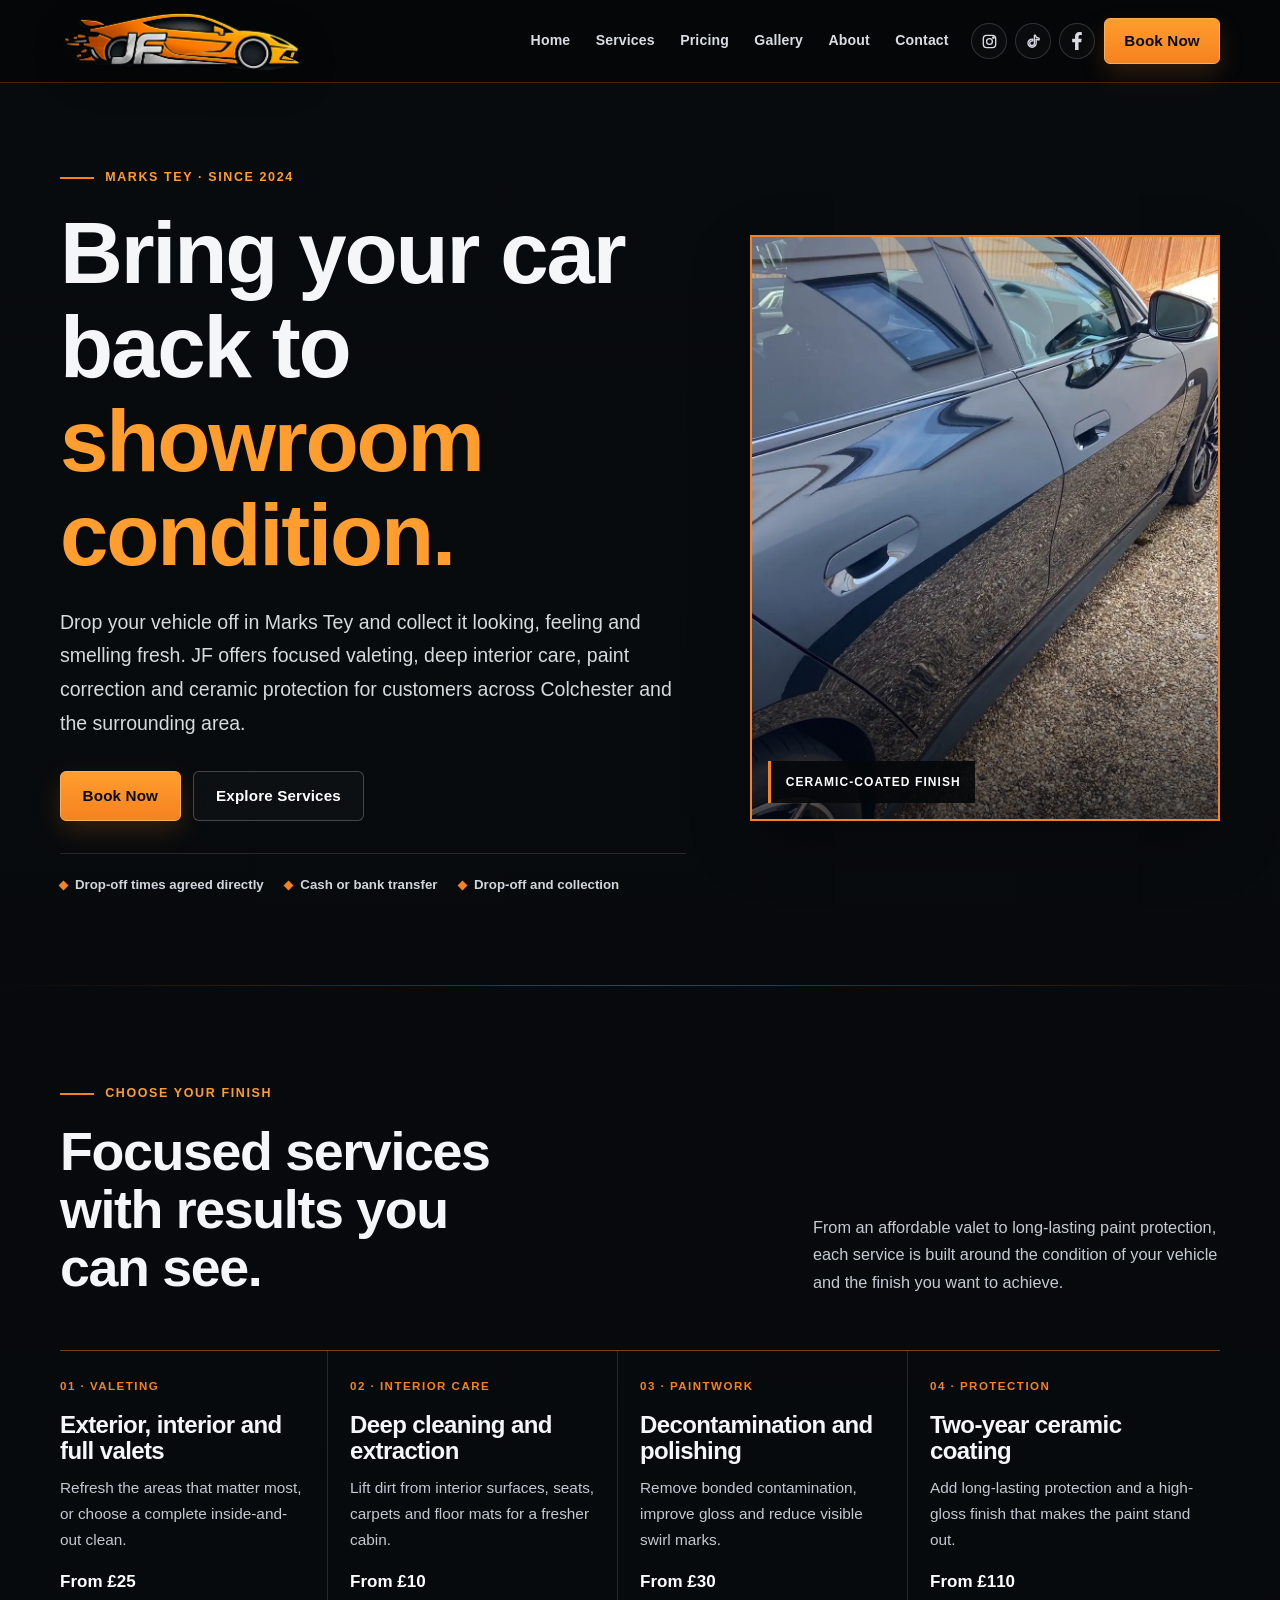
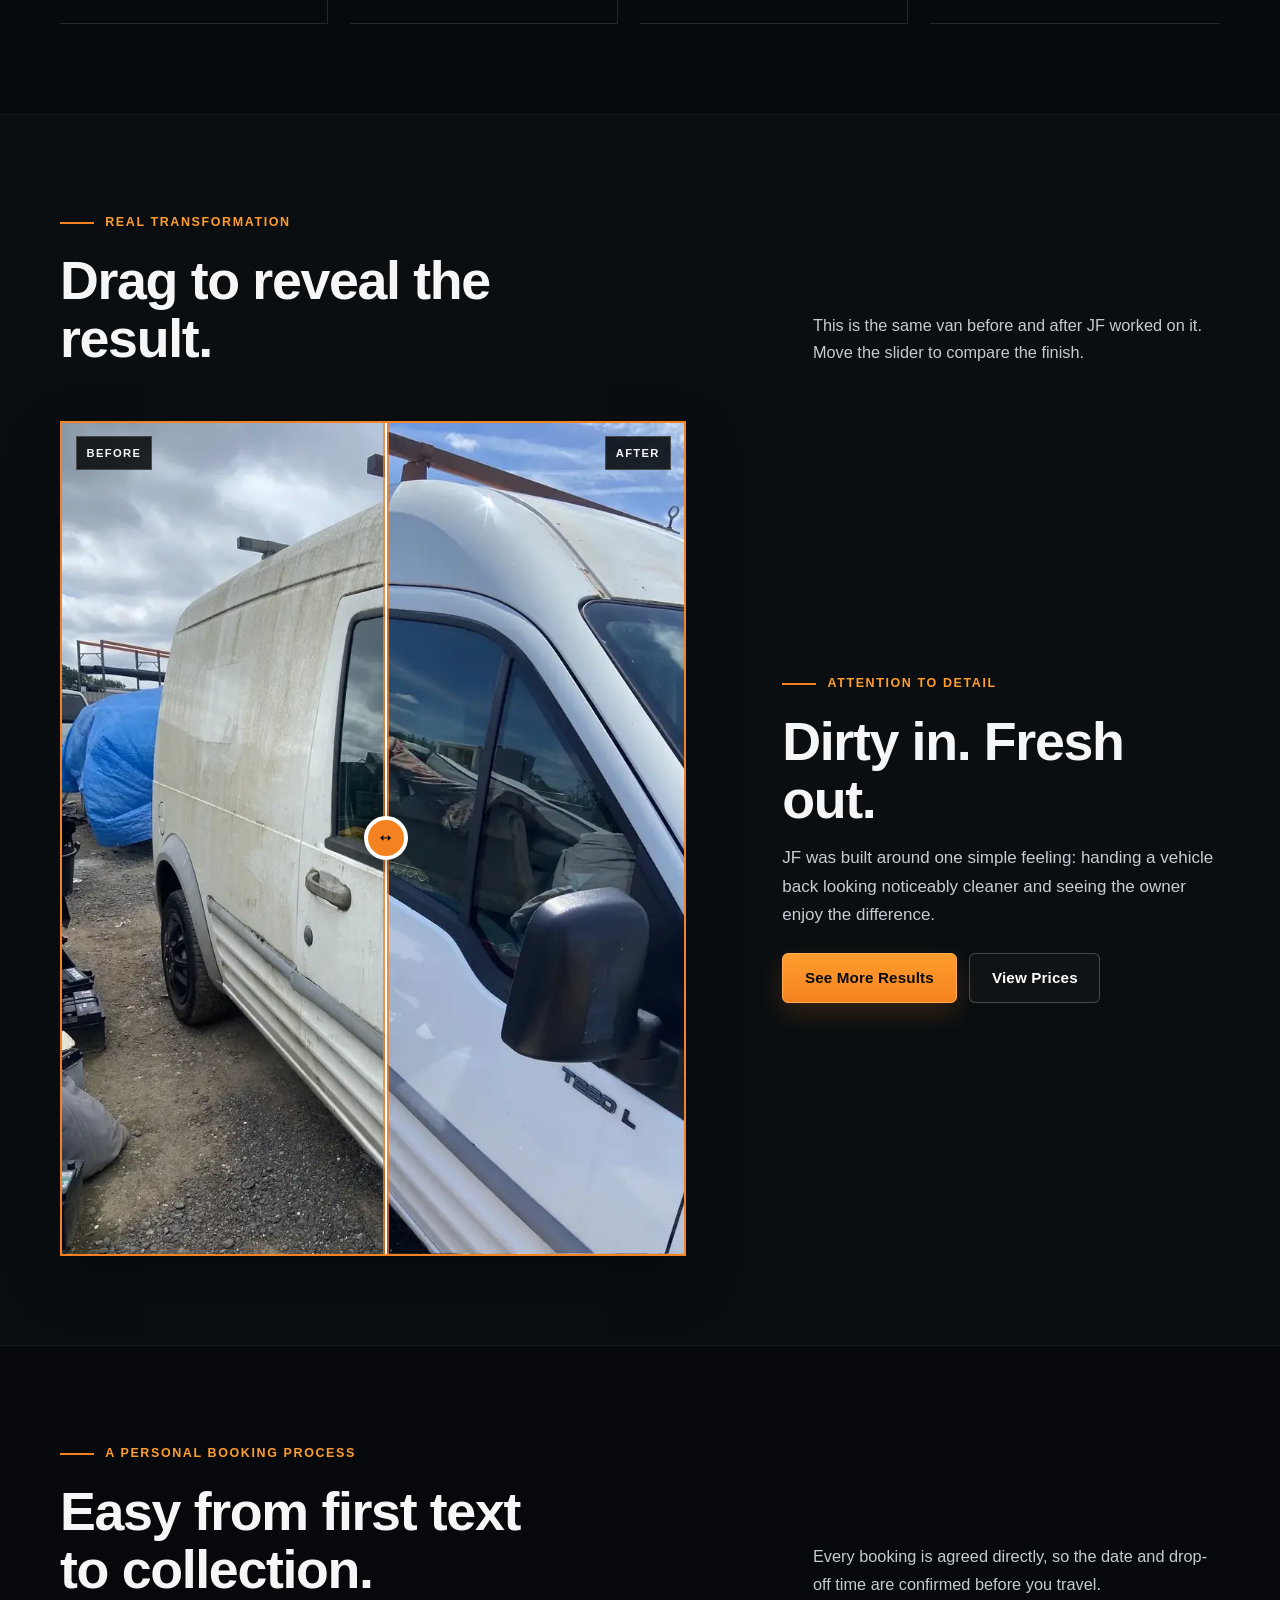
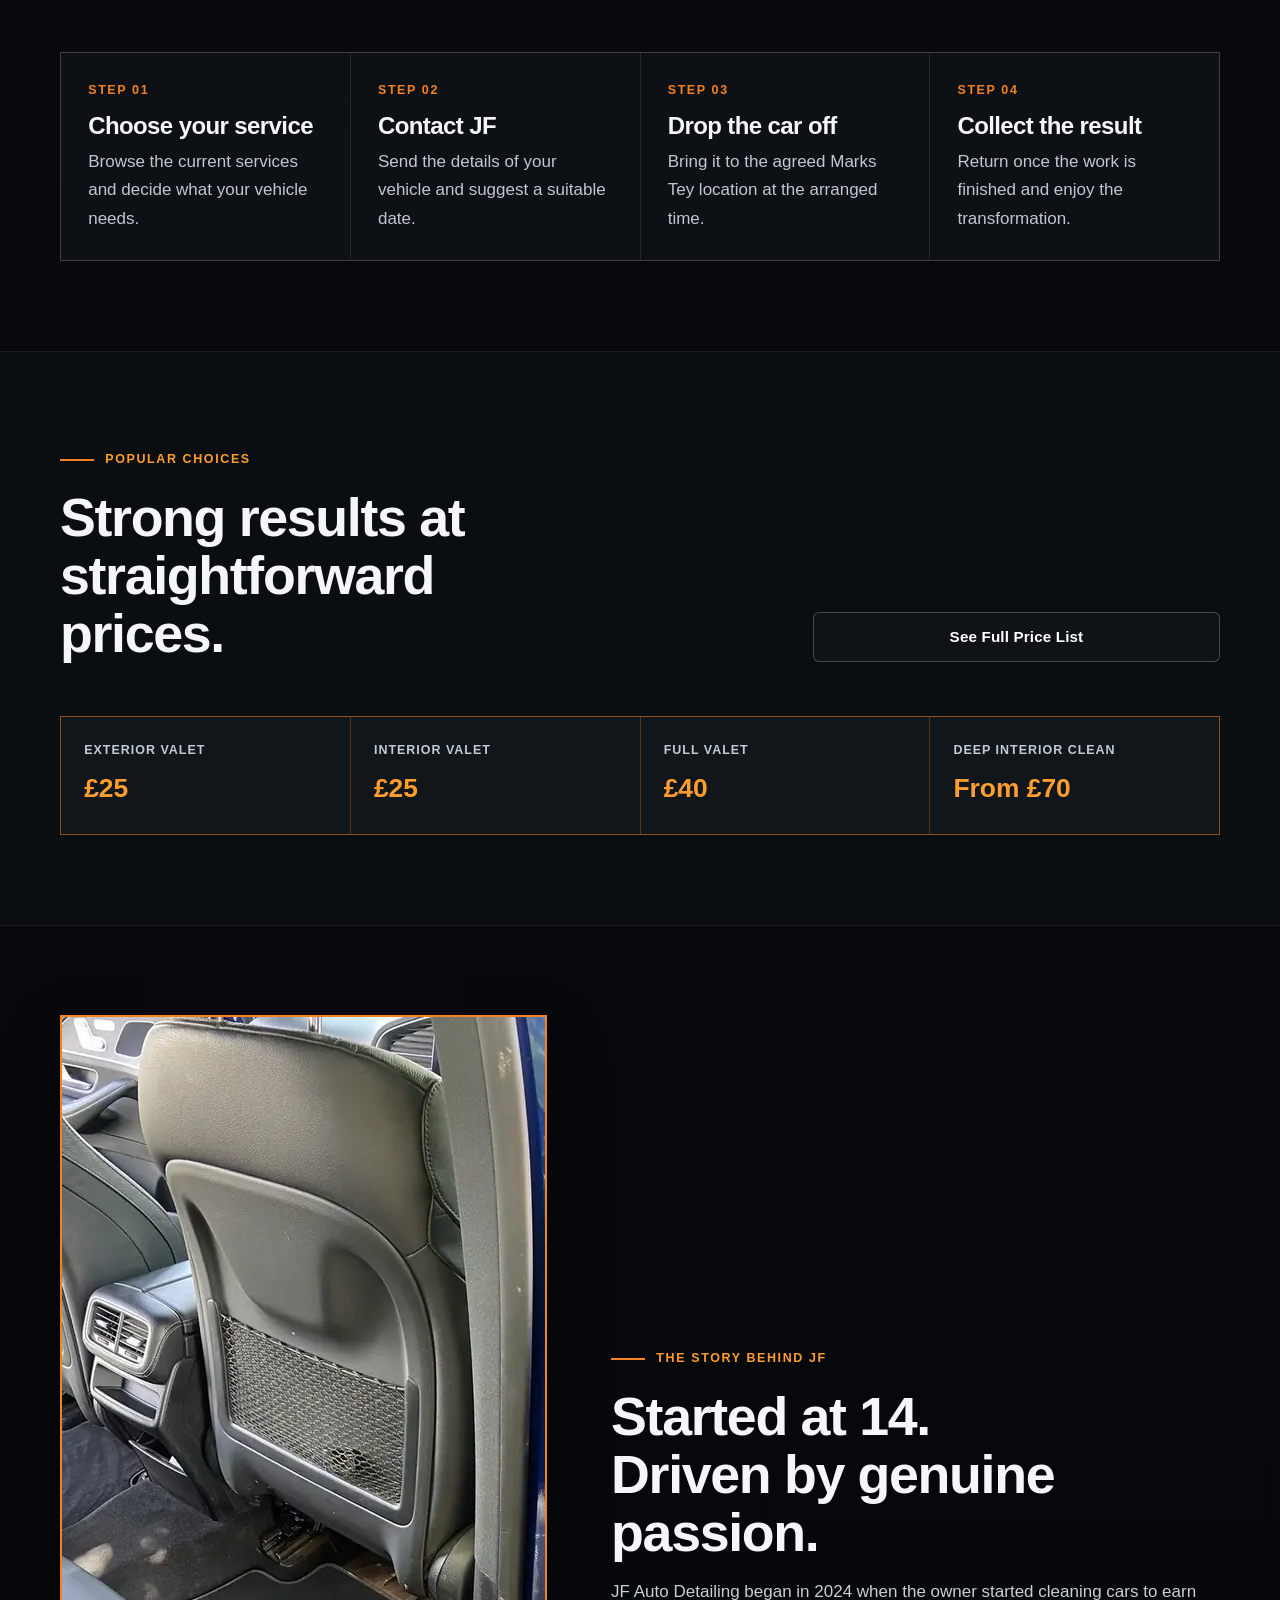
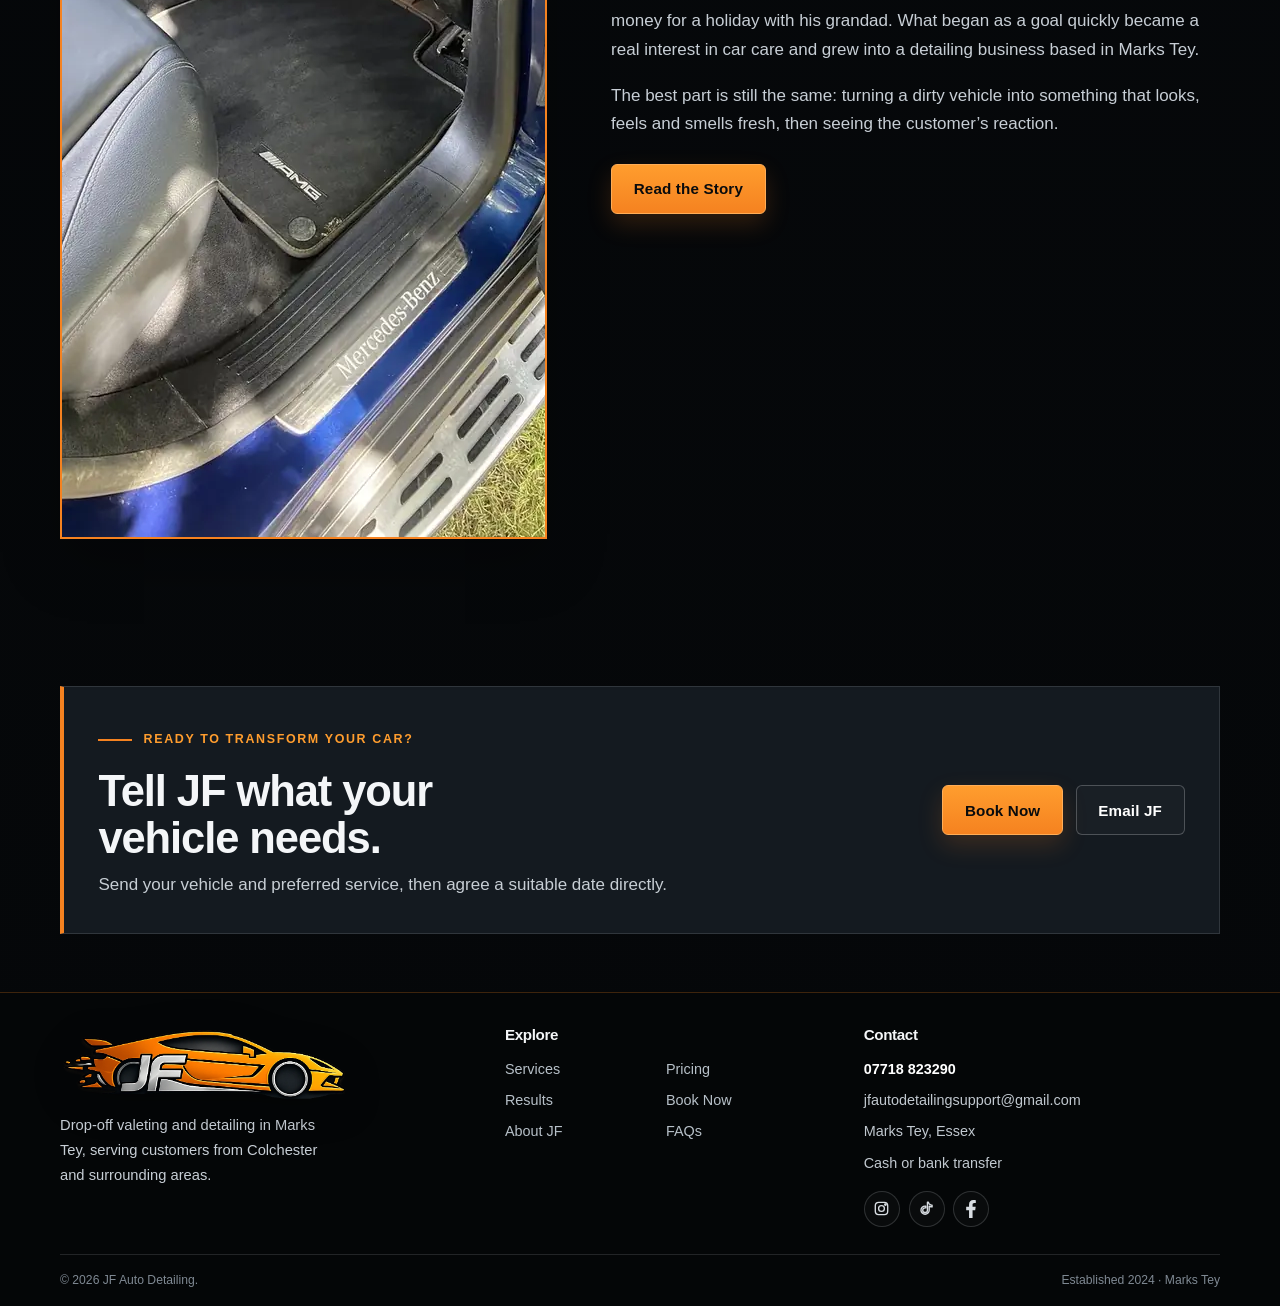
==== commit 10feefe5: "Add files via upload" ====
--- a/index.html
+++ b/index.html
@@ -11,9 +11,9 @@
 <link rel="apple-touch-icon" href="assets/images/favicon-jf-180.png?v=11" sizes="180x180">
 <link rel="preload" as="image" href="assets/images/hero-finish.webp" fetchpriority="high">
 <script>document.documentElement.classList.add('js');</script>
-<link rel="stylesheet" href="assets/css/style.css?v=13">
-<script defer src="assets/js/site-config.js?v=11"></script>
-<script defer src="assets/js/script.js?v=11"></script>
+<link rel="stylesheet" href="assets/css/style.css?v=14">
+<script defer src="assets/js/site-config.js?v=12"></script>
+<script defer src="assets/js/script.js?v=12"></script>
 </head><body>
 <a class="skip-link" href="#main-content">Skip to main content</a>
 <header class="site-header">
@@ -38,7 +38,7 @@
         <a class="btn btn-secondary" href="services.html">Explore Services</a>
       </div>
       <div class="hero-facts">
-        <span>Appointment times agreed directly</span>
+        <span>Drop-off times agreed directly</span>
         <span>Cash or bank transfer</span>
         <span>Drop-off and collection</span>
       </div>
@@ -93,7 +93,7 @@
   <div class="container">
     <div class="section-head reveal">
       <div><span class="section-kicker">A personal booking process</span><h2>Easy from first text to collection.</h2></div>
-      <p>Every booking is arranged directly, making it easier to choose a date and time that suits both you and JF.</p>
+      <p>Every booking is agreed directly, so the date and drop-off time are confirmed before you travel.</p>
     </div>
     <div class="steps reveal">
       <article class="step"><strong>Step 01</strong><h3>Choose your service</h3><p>Browse the current services and decide what your vehicle needs.</p></article>
@@ -168,6 +168,7 @@
         <h4>Contact</h4>
         <div class="footer-contact">
           <a data-phone-link href="tel:+447718823290">07718 823290</a>
+          <a data-email-link href="mailto:jfautodetailingsupport@gmail.com">jfautodetailingsupport@gmail.com</a>
           <span>Marks Tey, Essex</span>
           <span>Cash or bank transfer</span>
         </div>
--- a/assets/css/style.css
+++ b/assets/css/style.css
@@ -345,6 +345,13 @@
 .location-mark{display:grid;place-items:center;min-height:260px;background:radial-gradient(circle,rgba(245,130,32,.17),transparent 42%),repeating-linear-gradient(45deg,rgba(255,255,255,.025) 0 1px,transparent 1px 16px),#0c1014;text-align:center}
 .location-mark strong{font-family:var(--display);font-size:clamp(2rem,5vw,4rem)}.location-mark span{display:block;color:var(--orange-bright);font-family:var(--display);font-size:.78rem;text-transform:uppercase;letter-spacing:.13em}
 
+.map-card{overflow:hidden;background:var(--panel);border:1px solid var(--line);border-top:3px solid var(--orange);box-shadow:var(--shadow)}
+.location-map{display:block;width:100%;height:430px;border:0;background:#0c1014}
+.map-card-footer{display:flex;align-items:center;justify-content:space-between;gap:1rem;padding:1rem 1.15rem;color:#bfc7ce;font-size:.9rem}
+.map-card-footer a{color:var(--orange-bright);font-family:var(--display);font-weight:800}
+.empty-state{max-width:820px;margin-inline:auto;padding:clamp(1.6rem,4vw,2.6rem);text-align:center;background:var(--panel);border:1px solid var(--line);border-top:3px solid var(--orange)}
+.empty-state h2{margin-top:.45rem}.empty-state p{max-width:58ch;margin:.8rem auto 0}.empty-state .button-row{justify-content:center;margin-top:1.45rem}
+
 .faq-list{display:grid;gap:.65rem;max-width:900px;margin-inline:auto}
 .faq-item{border:1px solid var(--line);background:var(--panel)}
 .faq-question{width:100%;padding:1.1rem 1.2rem;border:0;background:transparent;color:#fff;display:flex;justify-content:space-between;gap:1rem;text-align:left;font-family:var(--display);font-weight:800;cursor:pointer}
@@ -427,6 +434,8 @@
   .form-card,.side-panel{padding:1.2rem}
   .footer-grid>div:last-child{grid-column:auto}.footer-logo .logo-img{height:62px;max-width:255px}.footer-links{grid-template-columns:1fr 1fr}.footer-bottom{flex-direction:column}
   .cta-band{align-items:flex-start;flex-direction:column}
+  .location-map{height:320px}
+  .map-card-footer{align-items:flex-start;flex-direction:column}
   .mobile-actions{position:fixed;z-index:900;left:.65rem;right:.65rem;bottom:.65rem;display:grid;grid-template-columns:1fr 1fr;gap:.5rem}.mobile-actions .btn{min-height:48px;box-shadow:0 12px 30px rgba(0,0,0,.4)}.site-footer{padding-bottom:5.5rem}
 }
 @media (prefers-reduced-motion:reduce){html{scroll-behavior:auto}*,*::before,*::after{transition-duration:.01ms!important;animation-duration:.01ms!important}.js .reveal{opacity:1;transform:none}}
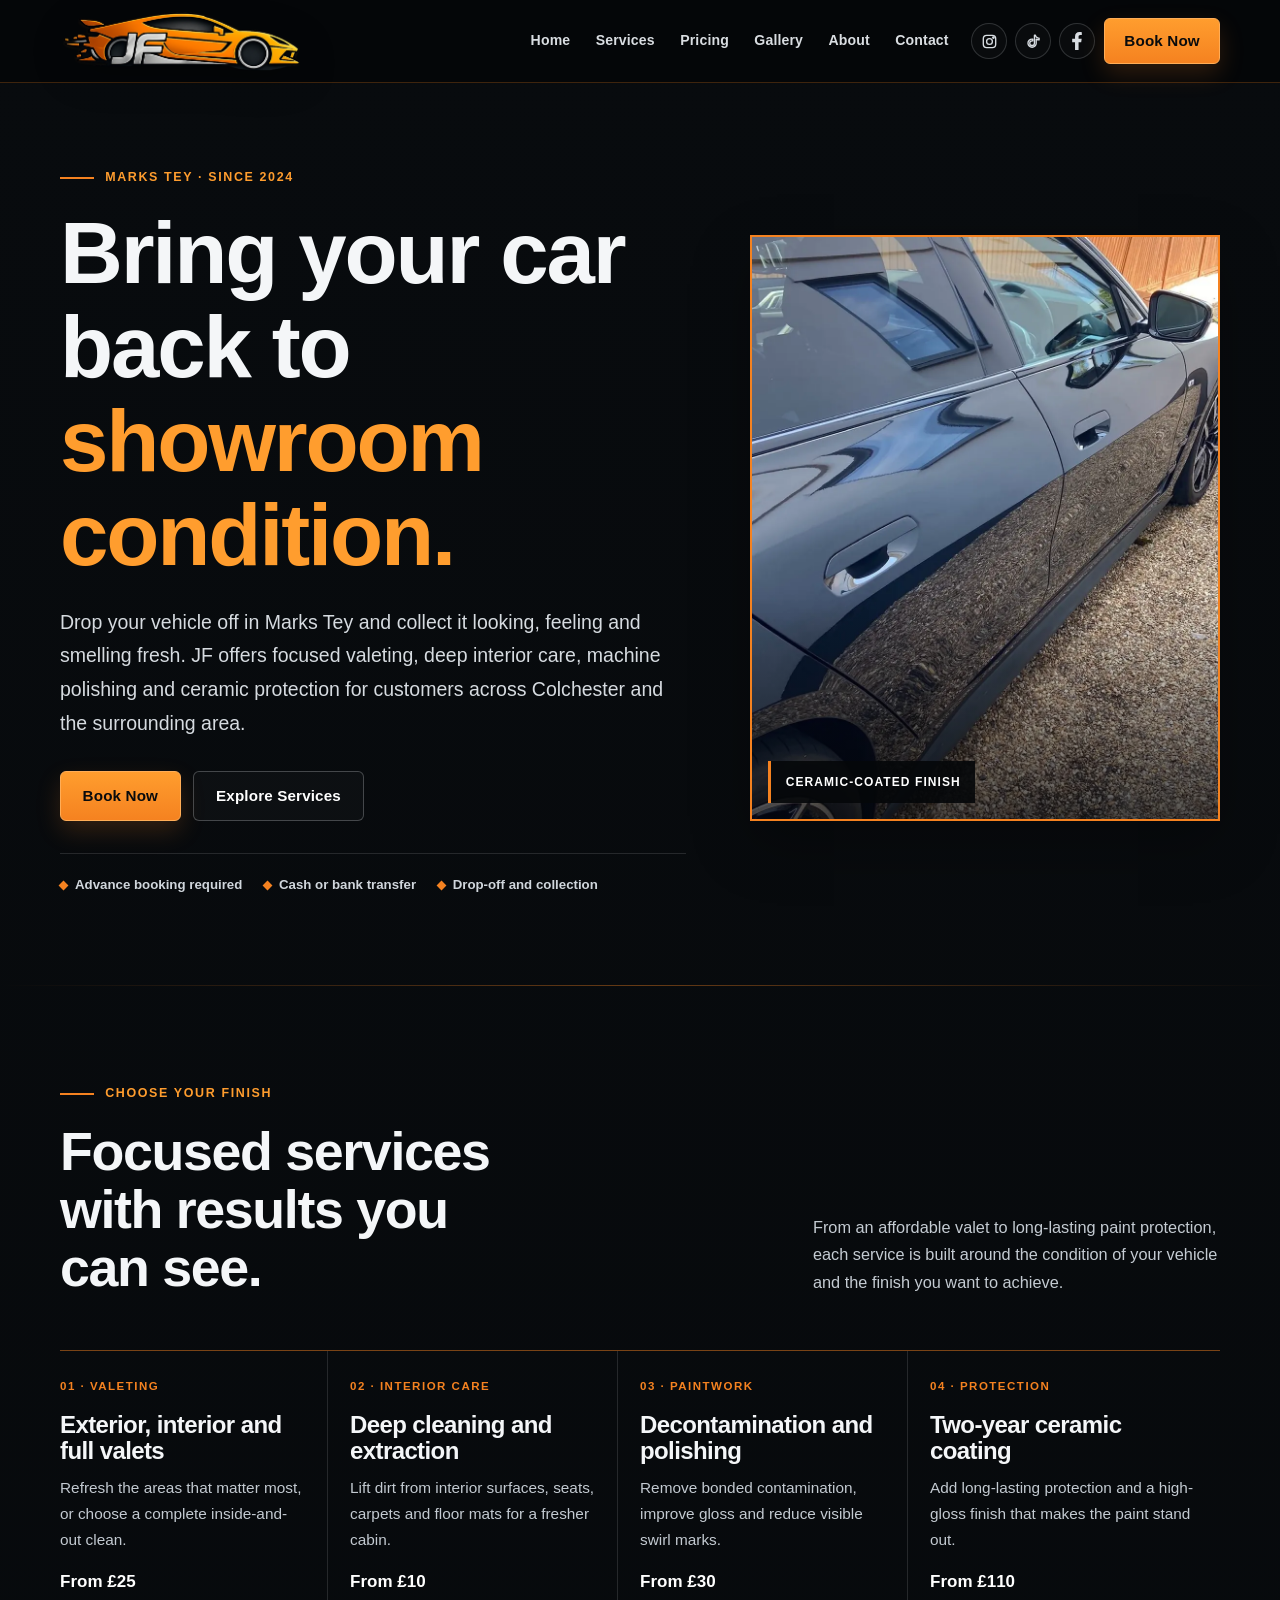
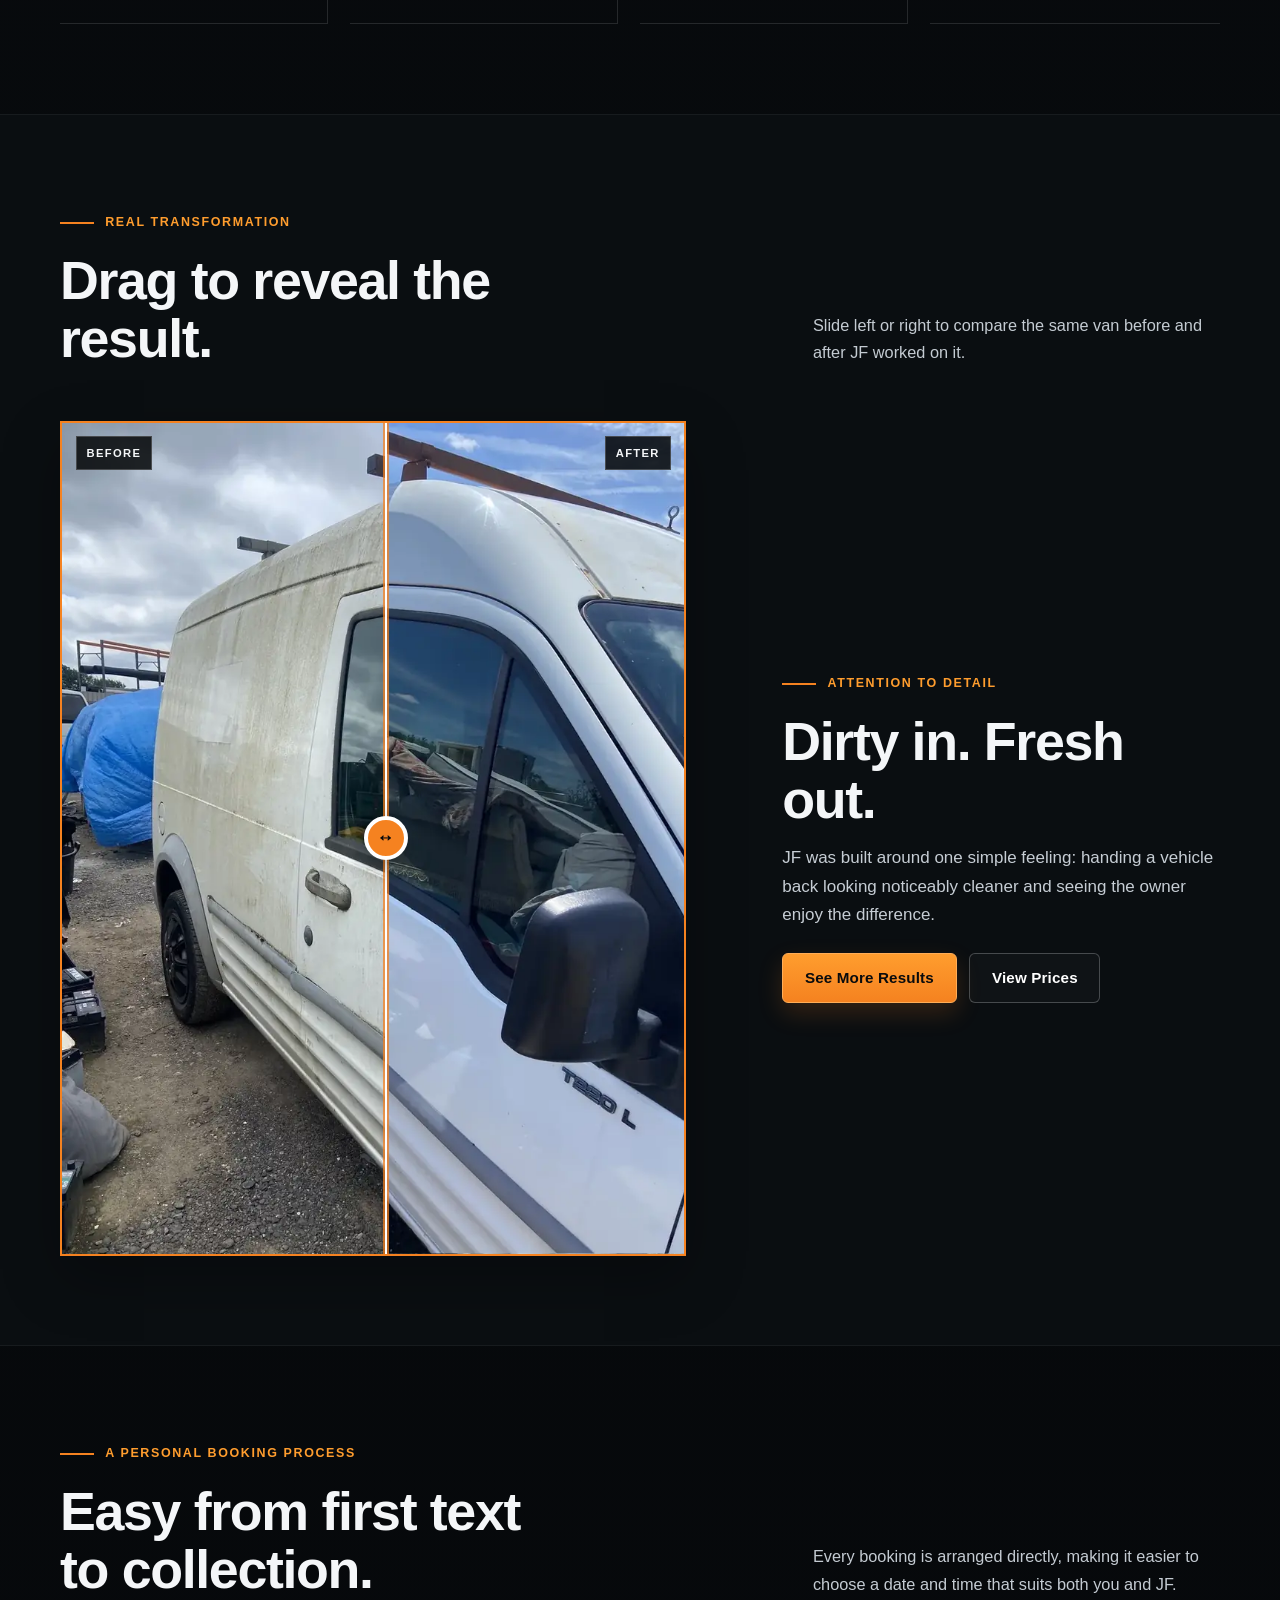
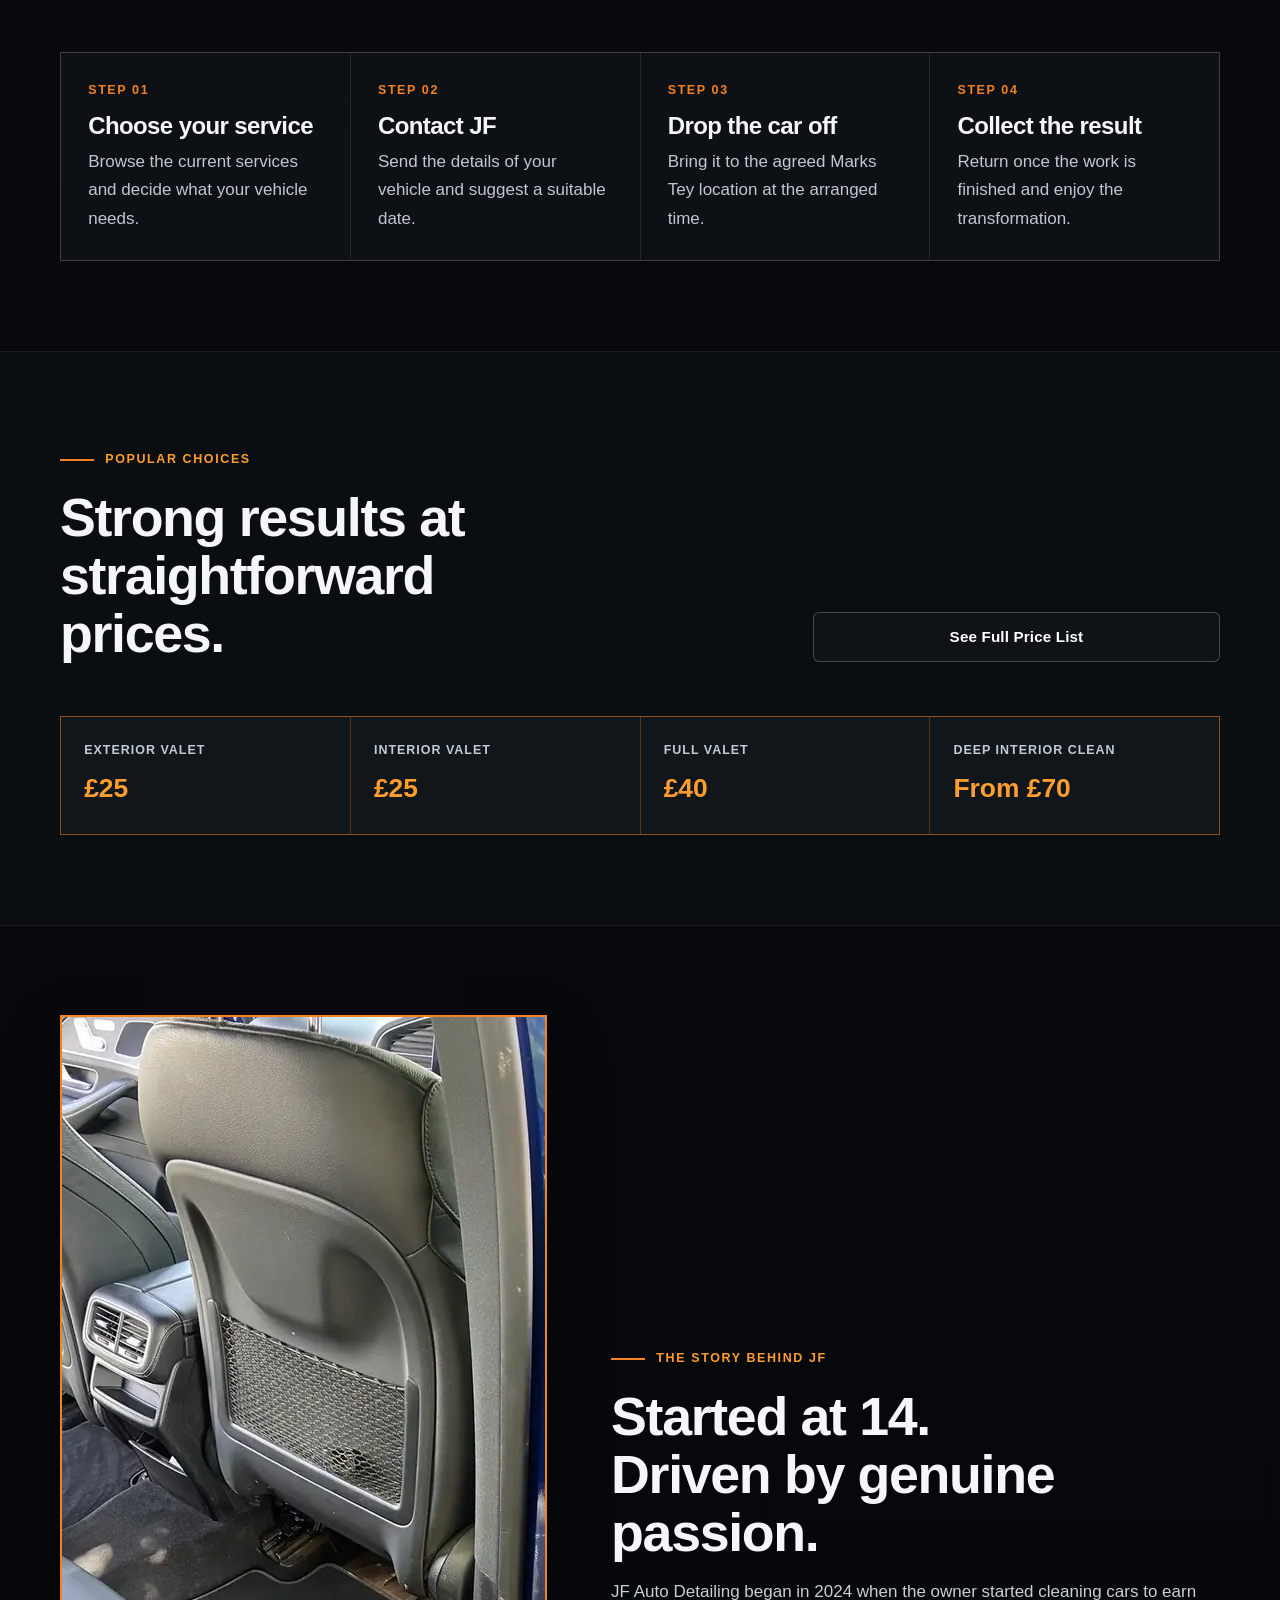
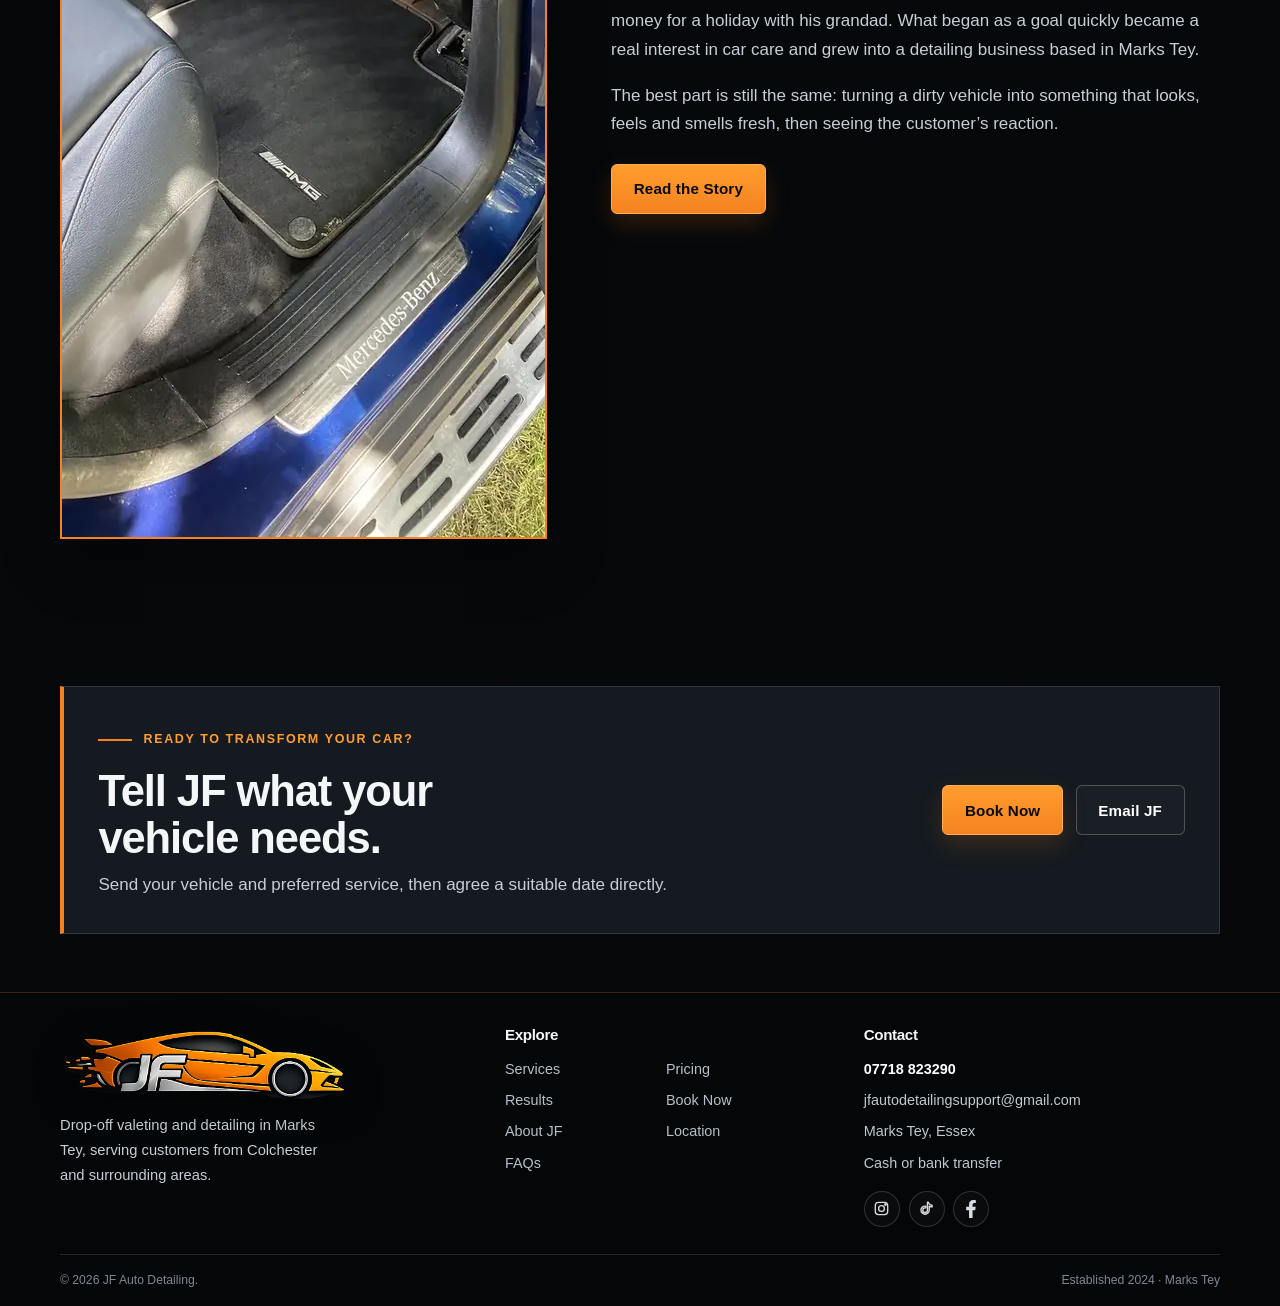
==== commit 3bfd0397: "Add files via upload" ====
--- a/index.html
+++ b/index.html
@@ -11,9 +11,9 @@
 <link rel="apple-touch-icon" href="assets/images/favicon-jf-180.png?v=11" sizes="180x180">
 <link rel="preload" as="image" href="assets/images/hero-finish.webp" fetchpriority="high">
 <script>document.documentElement.classList.add('js');</script>
-<link rel="stylesheet" href="assets/css/style.css?v=14">
-<script defer src="assets/js/site-config.js?v=12"></script>
-<script defer src="assets/js/script.js?v=12"></script>
+<link rel="stylesheet" href="assets/css/style.css?v=20260802-3">
+<script defer src="assets/js/site-config.js?v=20260802-3"></script>
+<script defer src="assets/js/script.js?v=20260802-3"></script>
 </head><body>
 <a class="skip-link" href="#main-content">Skip to main content</a>
 <header class="site-header">
@@ -32,13 +32,13 @@
     <div class="hero-copy reveal">
       <span class="eyebrow">Marks Tey · Since 2024</span>
       <h1>Bring your car back to <em>showroom condition.</em></h1>
-      <p class="lead">Drop your vehicle off in Marks Tey and collect it looking, feeling and smelling fresh. JF offers focused valeting, deep interior care, paint correction and ceramic protection for customers across Colchester and the surrounding area.</p>
+      <p class="lead">Drop your vehicle off in Marks Tey and collect it looking, feeling and smelling fresh. JF offers focused valeting, deep interior care, machine polishing and ceramic protection for customers across Colchester and the surrounding area.</p>
       <div class="button-row">
         <a class="btn btn-primary" href="booking.html">Book Now</a>
         <a class="btn btn-secondary" href="services.html">Explore Services</a>
       </div>
       <div class="hero-facts">
-        <span>Drop-off times agreed directly</span>
+        <span>Advance booking required</span>
         <span>Cash or bank transfer</span>
         <span>Drop-off and collection</span>
       </div>
@@ -69,7 +69,7 @@
   <div class="container">
     <div class="section-head reveal">
       <div><span class="section-kicker">Real transformation</span><h2>Drag to reveal the result.</h2></div>
-      <p>This is the same van before and after JF worked on it. Move the slider to compare the finish.</p>
+      <p>Slide left or right to compare the same van before and after JF worked on it.</p>
     </div>
     <div class="hero-grid">
       <div class="compare reveal" style="--position:52%">
@@ -93,7 +93,7 @@
   <div class="container">
     <div class="section-head reveal">
       <div><span class="section-kicker">A personal booking process</span><h2>Easy from first text to collection.</h2></div>
-      <p>Every booking is agreed directly, so the date and drop-off time are confirmed before you travel.</p>
+      <p>Every booking is arranged directly, making it easier to choose a date and time that suits both you and JF.</p>
     </div>
     <div class="steps reveal">
       <article class="step"><strong>Step 01</strong><h3>Choose your service</h3><p>Browse the current services and decide what your vehicle needs.</p></article>
@@ -161,6 +161,7 @@
           <li><a href="gallery.html">Results</a></li>
           <li><a href="booking.html">Book Now</a></li>
           <li><a href="about.html">About JF</a></li>
+          <li><a href="areas.html">Location</a></li>
           <li><a href="faq.html">FAQs</a></li>
         </ul>
       </div>
--- a/assets/css/style.css
+++ b/assets/css/style.css
@@ -439,3 +439,5 @@
   .mobile-actions{position:fixed;z-index:900;left:.65rem;right:.65rem;bottom:.65rem;display:grid;grid-template-columns:1fr 1fr;gap:.5rem}.mobile-actions .btn{min-height:48px;box-shadow:0 12px 30px rgba(0,0,0,.4)}.site-footer{padding-bottom:5.5rem}
 }
 @media (prefers-reduced-motion:reduce){html{scroll-behavior:auto}*,*::before,*::after{transition-duration:.01ms!important;animation-duration:.01ms!important}.js .reveal{opacity:1;transform:none}}
+
+.footer-contact a{overflow-wrap:anywhere}
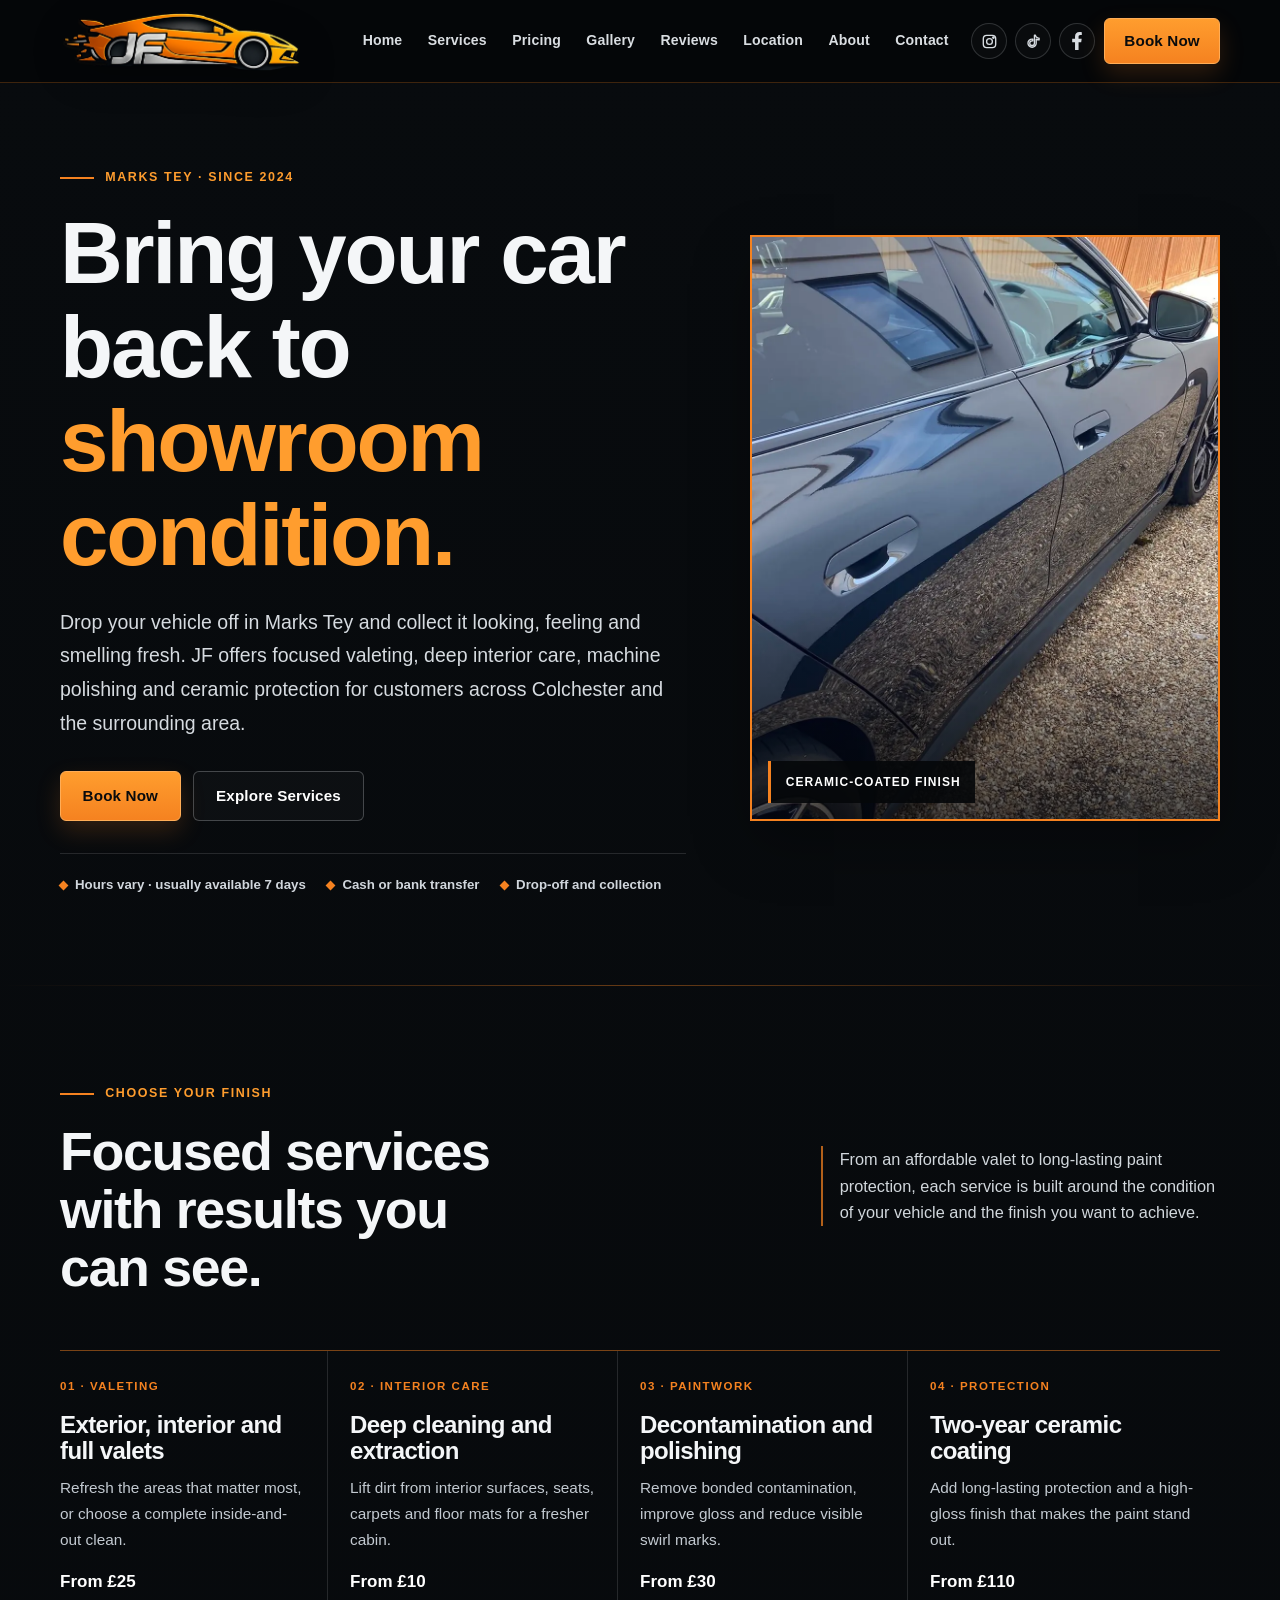
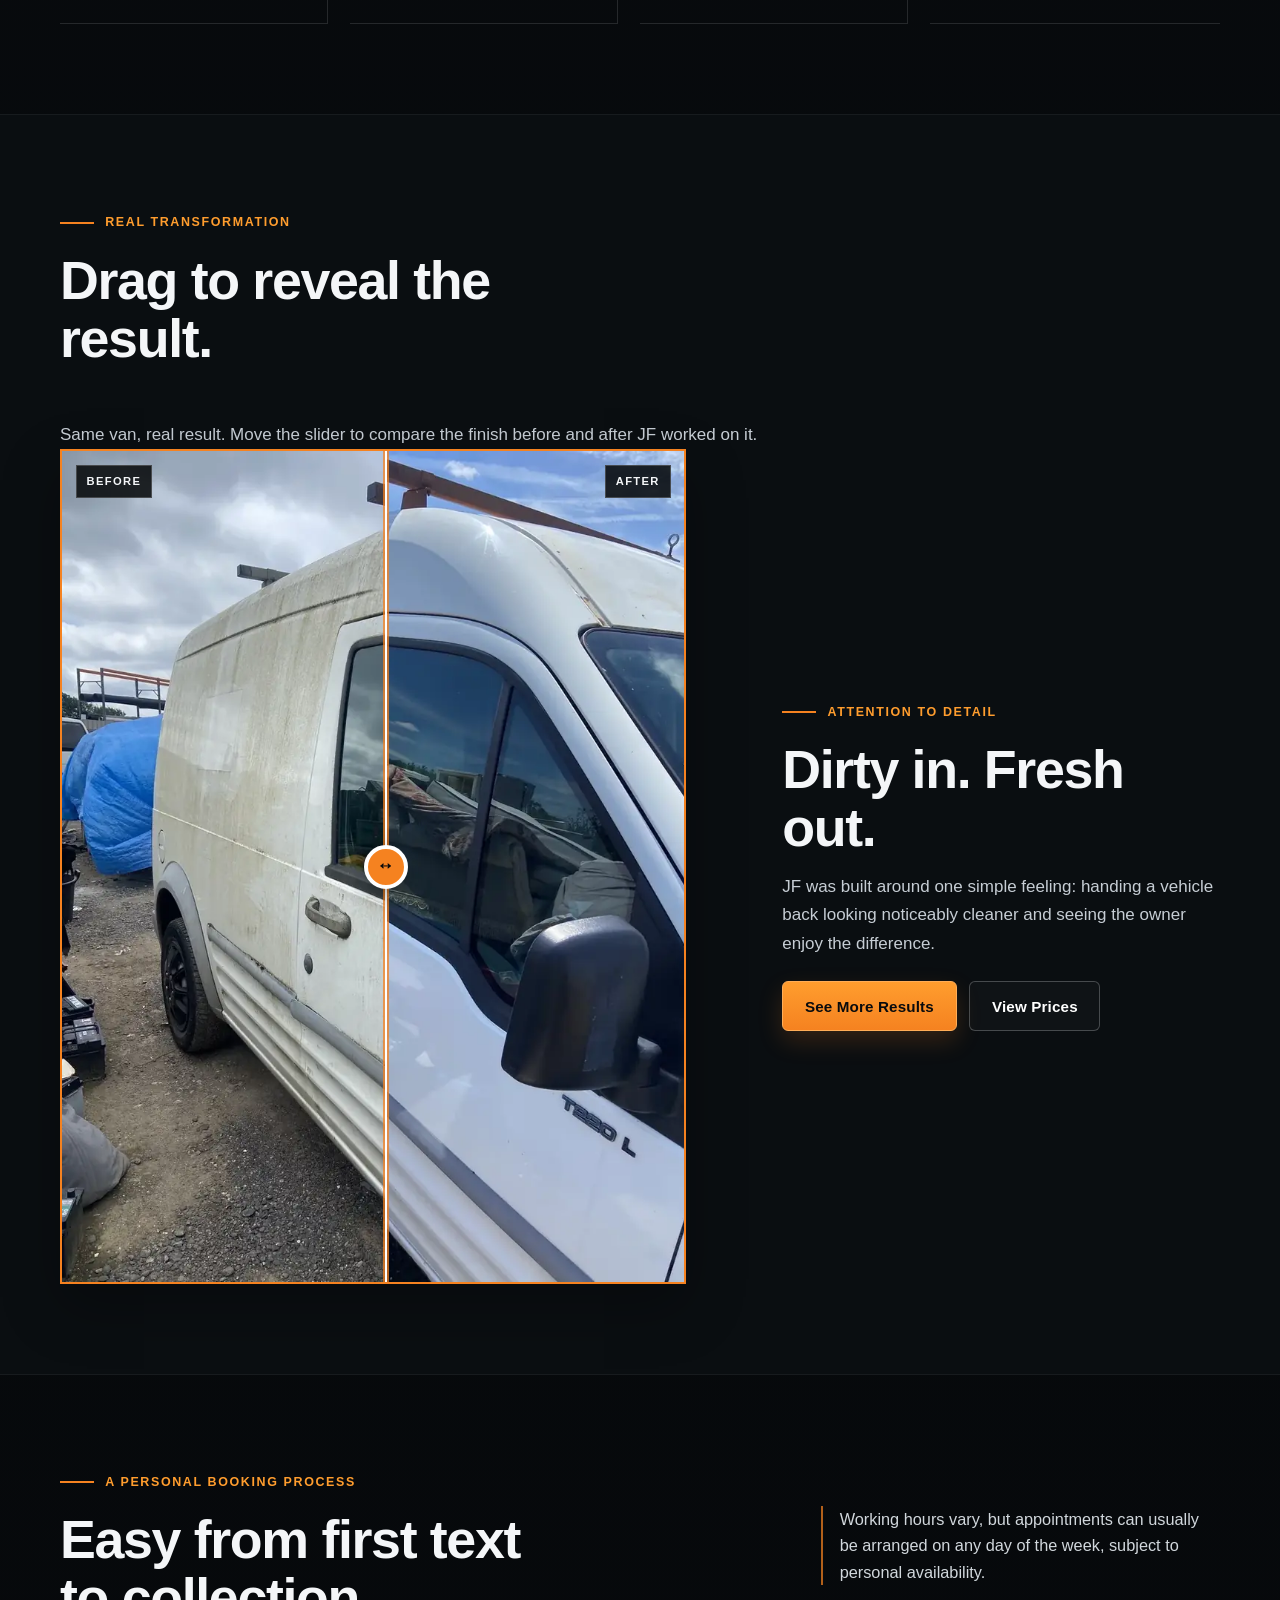
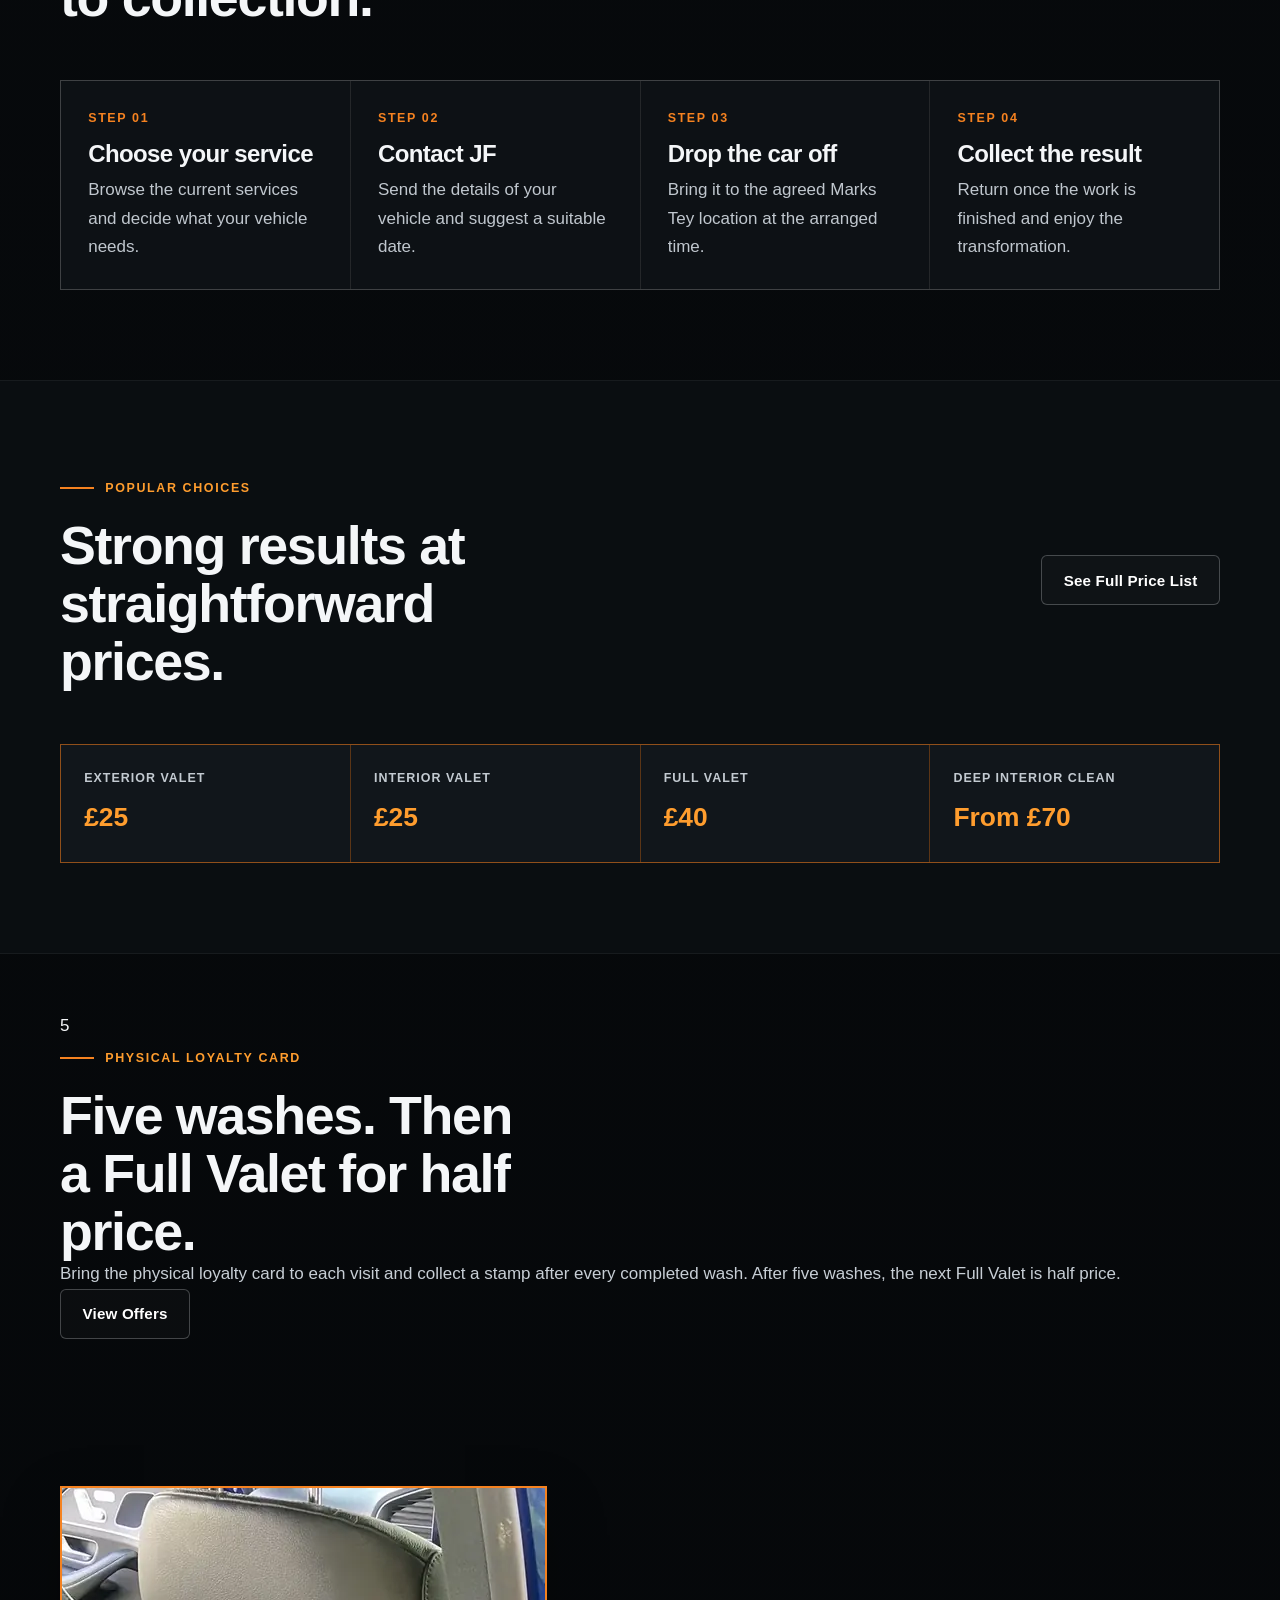
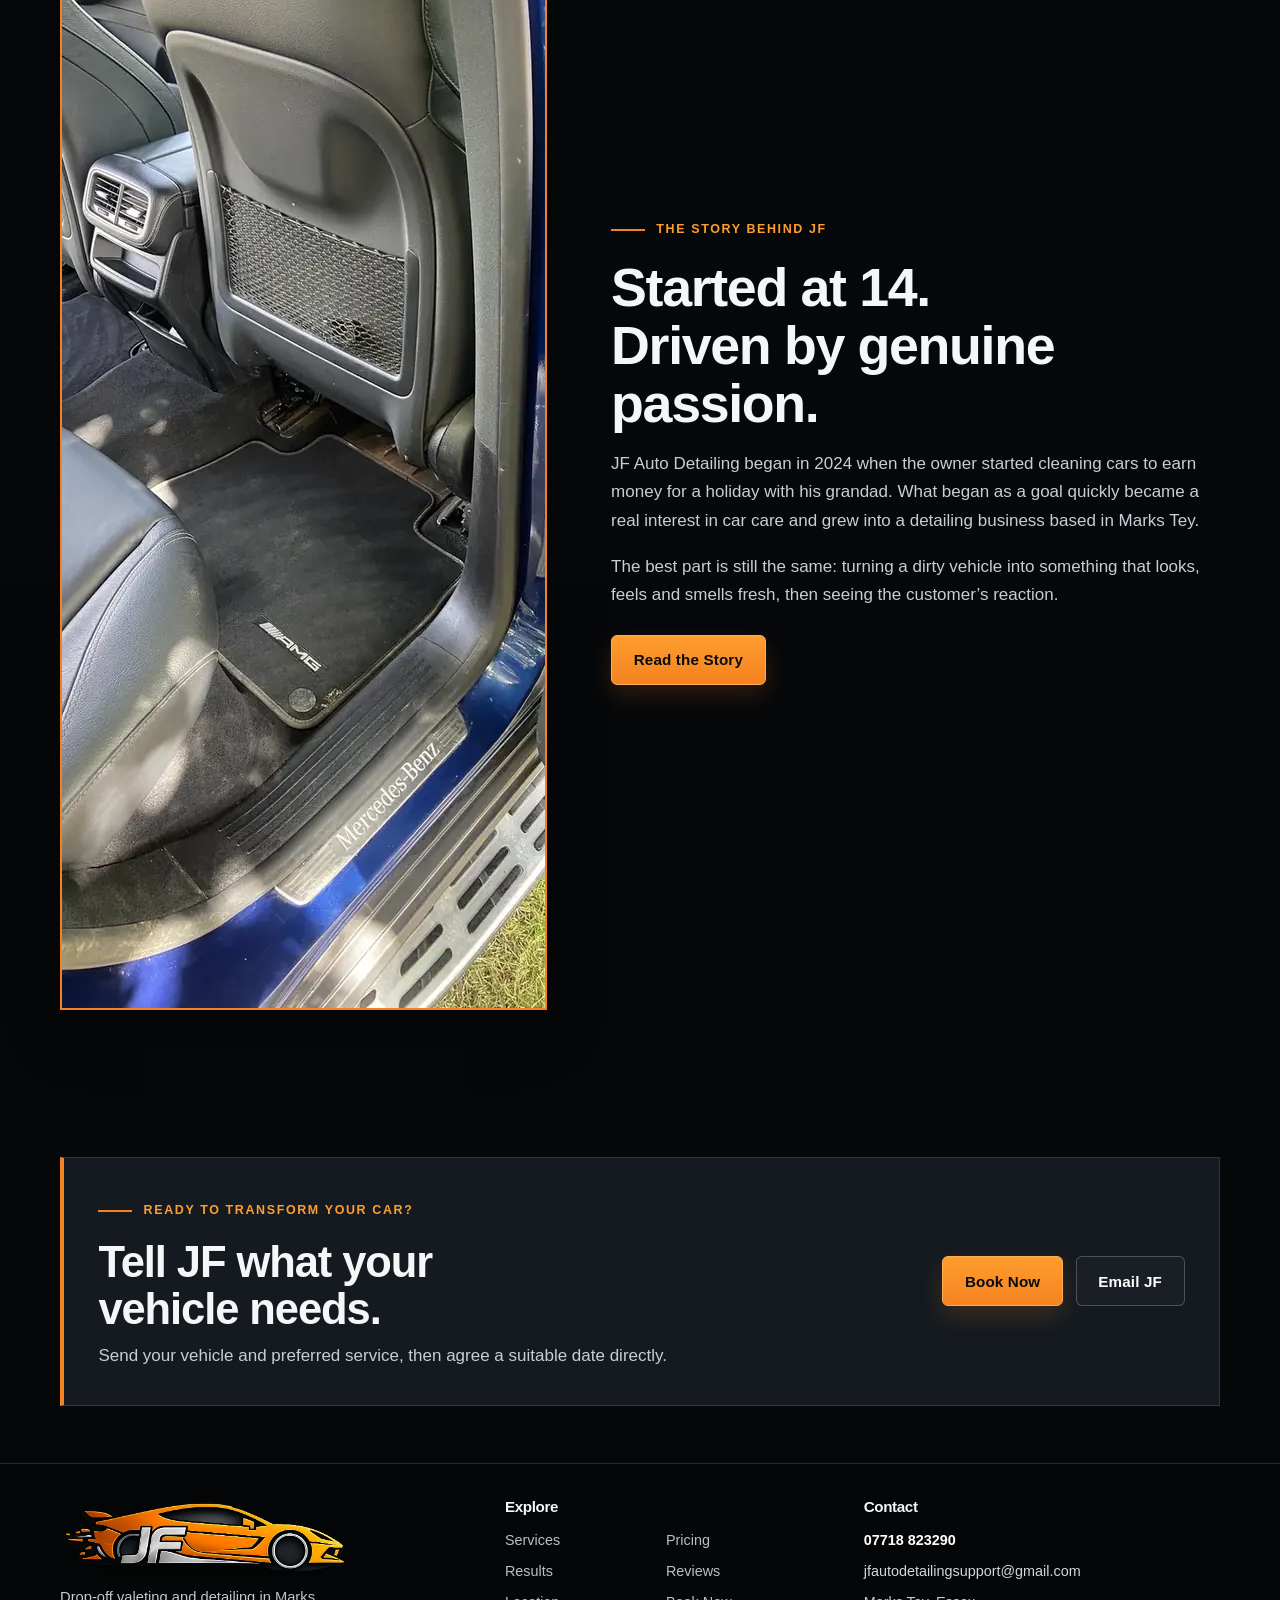
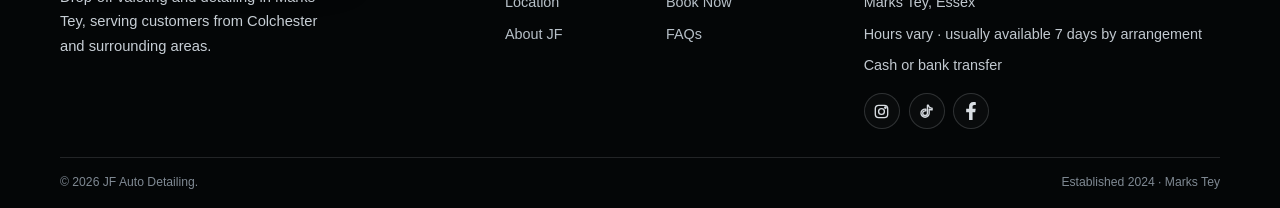
==== commit fb8c622a: "Add files via upload" ====
--- a/index.html
+++ b/index.html
@@ -11,9 +11,9 @@
 <link rel="apple-touch-icon" href="assets/images/favicon-jf-180.png?v=11" sizes="180x180">
 <link rel="preload" as="image" href="assets/images/hero-finish.webp" fetchpriority="high">
 <script>document.documentElement.classList.add('js');</script>
-<link rel="stylesheet" href="assets/css/style.css?v=20260802-3">
-<script defer src="assets/js/site-config.js?v=20260802-3"></script>
-<script defer src="assets/js/script.js?v=20260802-3"></script>
+<link rel="stylesheet" href="assets/css/style.css?v=14">
+<script defer src="assets/js/site-config.js?v=12"></script>
+<script defer src="assets/js/script.js?v=12"></script>
 </head><body>
 <a class="skip-link" href="#main-content">Skip to main content</a>
 <header class="site-header">
@@ -23,7 +23,7 @@
     </a>
     <button class="menu-toggle" type="button" aria-label="Open navigation" aria-expanded="false" aria-controls="main-navigation"><span></span></button>
     <nav aria-label="Main navigation">
-      <ul class="nav-links" id="main-navigation"><li><a href="index.html" class="active" aria-current="page">Home</a></li><li><a href="services.html">Services</a></li><li><a href="pricing.html">Pricing</a></li><li><a href="gallery.html">Gallery</a></li><li><a href="about.html">About</a></li><li><a href="contact.html">Contact</a></li><li class="nav-socials"><a class="social-icon" data-social="instagram" href="#" aria-label="Instagram"><svg aria-hidden="true" viewBox="0 0 24 24"><rect x="3.25" y="3.25" width="17.5" height="17.5" rx="4.75"></rect><circle cx="12" cy="12" r="4.1"></circle><circle cx="17.55" cy="6.45" r="1.05"></circle></svg><span class="sr-only">Instagram</span></a><a class="social-icon" data-social="tiktok" href="#" aria-label="TikTok"><svg aria-hidden="true" viewBox="0 0 24 24"><path d="M14.7 3.2c.34 1.9 1.37 3.09 3.27 3.77.63.22 1.28.33 1.93.34v2.48a8.17 8.17 0 0 1-4.1-1.08v5.62a5.8 5.8 0 1 1-5.8-5.79c.33 0 .65.03.96.08v2.53a3.28 3.28 0 0 0-.96-.14 3.31 3.31 0 1 0 3.31 3.32V3.2h1.39Z"></path></svg><span class="sr-only">TikTok</span></a><a class="social-icon" data-social="facebook" href="#" aria-label="Facebook"><svg aria-hidden="true" viewBox="0 0 320 512"><path d="M279.14 288l14.22-92.66h-88.91v-60.13c0-25.35 12.42-50.06 52.24-50.06H297V6.26S260.43 0 225.36 0c-73.22 0-121.08 44.38-121.08 124.72v70.62H22.89V288h81.39v224h100.17V288z"></path></svg><span class="sr-only">Facebook</span></a></li><li class="nav-cta"><a class="btn btn-primary" href="booking.html">Book Now</a></li></ul>
+      <ul class="nav-links" id="main-navigation"><li><a href="index.html" class="active" aria-current="page">Home</a></li><li><a href="services.html">Services</a></li><li><a href="pricing.html">Pricing</a></li><li><a href="gallery.html">Gallery</a></li><li><a href="reviews.html">Reviews</a></li><li><a href="areas.html">Location</a></li><li><a href="about.html">About</a></li><li><a href="contact.html">Contact</a></li><li class="nav-socials"><a class="social-icon" data-social="instagram" href="#" aria-label="Instagram"><svg aria-hidden="true" viewBox="0 0 24 24"><rect x="3.25" y="3.25" width="17.5" height="17.5" rx="4.75"></rect><circle cx="12" cy="12" r="4.1"></circle><circle cx="17.55" cy="6.45" r="1.05"></circle></svg><span class="sr-only">Instagram</span></a><a class="social-icon" data-social="tiktok" href="#" aria-label="TikTok"><svg aria-hidden="true" viewBox="0 0 24 24"><path d="M14.7 3.2c.34 1.9 1.37 3.09 3.27 3.77.63.22 1.28.33 1.93.34v2.48a8.17 8.17 0 0 1-4.1-1.08v5.62a5.8 5.8 0 1 1-5.8-5.79c.33 0 .65.03.96.08v2.53a3.28 3.28 0 0 0-.96-.14 3.31 3.31 0 1 0 3.31 3.32V3.2h1.39Z"></path></svg><span class="sr-only">TikTok</span></a><a class="social-icon" data-social="facebook" href="#" aria-label="Facebook"><svg aria-hidden="true" viewBox="0 0 320 512"><path d="M279.14 288l14.22-92.66h-88.91v-60.13c0-25.35 12.42-50.06 52.24-50.06H297V6.26S260.43 0 225.36 0c-73.22 0-121.08 44.38-121.08 124.72v70.62H22.89V288h81.39v224h100.17V288z"></path></svg><span class="sr-only">Facebook</span></a></li><li class="nav-cta"><a class="btn btn-primary" href="booking.html">Book Now</a></li></ul>
     </nav>
   </div>
 </header><main id="main-content">
@@ -38,7 +38,7 @@
         <a class="btn btn-secondary" href="services.html">Explore Services</a>
       </div>
       <div class="hero-facts">
-        <span>Advance booking required</span>
+        <span>Hours vary · usually available 7 days</span>
         <span>Cash or bank transfer</span>
         <span>Drop-off and collection</span>
       </div>
@@ -69,8 +69,8 @@
   <div class="container">
     <div class="section-head reveal">
       <div><span class="section-kicker">Real transformation</span><h2>Drag to reveal the result.</h2></div>
-      <p>Slide left or right to compare the same van before and after JF worked on it.</p>
-    </div>
+    </div>
+    <p class="compare-instruction reveal">Same van, real result. Move the slider to compare the finish before and after JF worked on it.</p>
     <div class="hero-grid">
       <div class="compare reveal" style="--position:52%">
         <img src="assets/images/van-before.webp" width="840" height="1120" alt="White van before exterior cleaning" decoding="async">
@@ -93,7 +93,7 @@
   <div class="container">
     <div class="section-head reveal">
       <div><span class="section-kicker">A personal booking process</span><h2>Easy from first text to collection.</h2></div>
-      <p>Every booking is arranged directly, making it easier to choose a date and time that suits both you and JF.</p>
+      <p>Working hours vary, but appointments can usually be arranged on any day of the week, subject to personal availability.</p>
     </div>
     <div class="steps reveal">
       <article class="step"><strong>Step 01</strong><h3>Choose your service</h3><p>Browse the current services and decide what your vehicle needs.</p></article>
@@ -115,6 +115,21 @@
       <div class="price-tile"><span>Interior Valet</span><strong>£25</strong></div>
       <div class="price-tile"><span>Full Valet</span><strong>£40</strong></div>
       <div class="price-tile"><span>Deep Interior Clean</span><strong>From £70</strong></div>
+    </div>
+  </div>
+</section>
+
+
+<section class="section-tight loyalty-section">
+  <div class="container">
+    <div class="loyalty-card reveal">
+      <div class="loyalty-count" aria-hidden="true">5</div>
+      <div class="loyalty-copy">
+        <span class="section-kicker">Physical loyalty card</span>
+        <h2>Five washes. Then a Full Valet for half price.</h2>
+        <p>Bring the physical loyalty card to each visit and collect a stamp after every completed wash. After five washes, the next Full Valet is half price.</p>
+      </div>
+      <a class="btn btn-secondary" href="pricing.html#offers">View Offers</a>
     </div>
   </div>
 </section>
@@ -159,9 +174,10 @@
           <li><a href="services.html">Services</a></li>
           <li><a href="pricing.html">Pricing</a></li>
           <li><a href="gallery.html">Results</a></li>
+          <li><a href="reviews.html">Reviews</a></li>
+          <li><a href="areas.html">Location</a></li>
           <li><a href="booking.html">Book Now</a></li>
           <li><a href="about.html">About JF</a></li>
-          <li><a href="areas.html">Location</a></li>
           <li><a href="faq.html">FAQs</a></li>
         </ul>
       </div>
@@ -170,7 +186,8 @@
         <div class="footer-contact">
           <a data-phone-link href="tel:+447718823290">07718 823290</a>
           <a data-email-link href="mailto:jfautodetailingsupport@gmail.com">jfautodetailingsupport@gmail.com</a>
-          <span>Marks Tey, Essex</span>
+          <a href="areas.html">Marks Tey, Essex</a>
+          <span data-config-text="hoursShort">Hours vary · usually available 7 days by arrangement</span>
           <span>Cash or bank transfer</span>
         </div>
         <div class="social-row"><a class="social-icon" data-social="instagram" href="#" aria-label="Instagram"><svg aria-hidden="true" viewBox="0 0 24 24"><rect x="3.25" y="3.25" width="17.5" height="17.5" rx="4.75"></rect><circle cx="12" cy="12" r="4.1"></circle><circle cx="17.55" cy="6.45" r="1.05"></circle></svg><span class="sr-only">Instagram</span></a><a class="social-icon" data-social="tiktok" href="#" aria-label="TikTok"><svg aria-hidden="true" viewBox="0 0 24 24"><path d="M14.7 3.2c.34 1.9 1.37 3.09 3.27 3.77.63.22 1.28.33 1.93.34v2.48a8.17 8.17 0 0 1-4.1-1.08v5.62a5.8 5.8 0 1 1-5.8-5.79c.33 0 .65.03.96.08v2.53a3.28 3.28 0 0 0-.96-.14 3.31 3.31 0 1 0 3.31 3.32V3.2h1.39Z"></path></svg><span class="sr-only">TikTok</span></a><a class="social-icon" data-social="facebook" href="#" aria-label="Facebook"><svg aria-hidden="true" viewBox="0 0 320 512"><path d="M279.14 288l14.22-92.66h-88.91v-60.13c0-25.35 12.42-50.06 52.24-50.06H297V6.26S260.43 0 225.36 0c-73.22 0-121.08 44.38-121.08 124.72v70.62H22.89V288h81.39v224h100.17V288z"></path></svg><span class="sr-only">Facebook</span></a></div>
--- a/assets/css/style.css
+++ b/assets/css/style.css
@@ -438,6 +438,34 @@
   .map-card-footer{align-items:flex-start;flex-direction:column}
   .mobile-actions{position:fixed;z-index:900;left:.65rem;right:.65rem;bottom:.65rem;display:grid;grid-template-columns:1fr 1fr;gap:.5rem}.mobile-actions .btn{min-height:48px;box-shadow:0 12px 30px rgba(0,0,0,.4)}.site-footer{padding-bottom:5.5rem}
 }
+
+/* Preview layout polish — 2 August 2026 */
+.section-head{align-items:center}
+.section-head>p{max-width:44ch;justify-self:end;padding-left:1.05rem;border-left:2px solid rgba(245,130,32,.72);color:#d1d7dc;line-height:1.62}
+.section-head>.btn{justify-self:end;align-self:center}
+.cta-band .button-row{flex:0 0 auto;justify-content:flex-end}
+.form-actions>p{max-width:42ch;color:#d0d6dc}
+.footer-contact a[data-email-link]{overflow-wrap:anywhere;color:#d2d8dd}
+
+@media (max-width:900px){
+  .nav-wrap{padding-right:58px}
+  .menu-toggle{position:absolute;right:0;top:50%;margin:0;transform:translateY(-50%)}
+  .section-head>p{justify-self:start;max-width:58ch}
+  .section-head>.btn{justify-self:start}
+}
+
+@media (max-width:640px){
+  .section-head{gap:1rem;margin-bottom:1.55rem}
+  .section-head>p{width:100%;padding:.05rem 0 .05rem .9rem;font-size:.96rem;line-height:1.58}
+  .section-head>.btn{width:100%;justify-self:stretch;margin-top:.15rem}
+  .story-copy{order:1}
+  .story-photo{order:2;aspect-ratio:16/9;max-height:220px}
+  .story-photo img{object-position:center 58%}
+  .compare{aspect-ratio:5/6}
+  .cta-band .button-row{width:100%;justify-content:stretch}
+  .map-card-footer{gap:.5rem}
+  .mobile-actions{bottom:max(.65rem,env(safe-area-inset-bottom))}
+  .site-footer{padding-bottom:calc(5.5rem + env(safe-area-inset-bottom))}
+}
+
 @media (prefers-reduced-motion:reduce){html{scroll-behavior:auto}*,*::before,*::after{transition-duration:.01ms!important;animation-duration:.01ms!important}.js .reveal{opacity:1;transform:none}}
-
-.footer-contact a{overflow-wrap:anywhere}
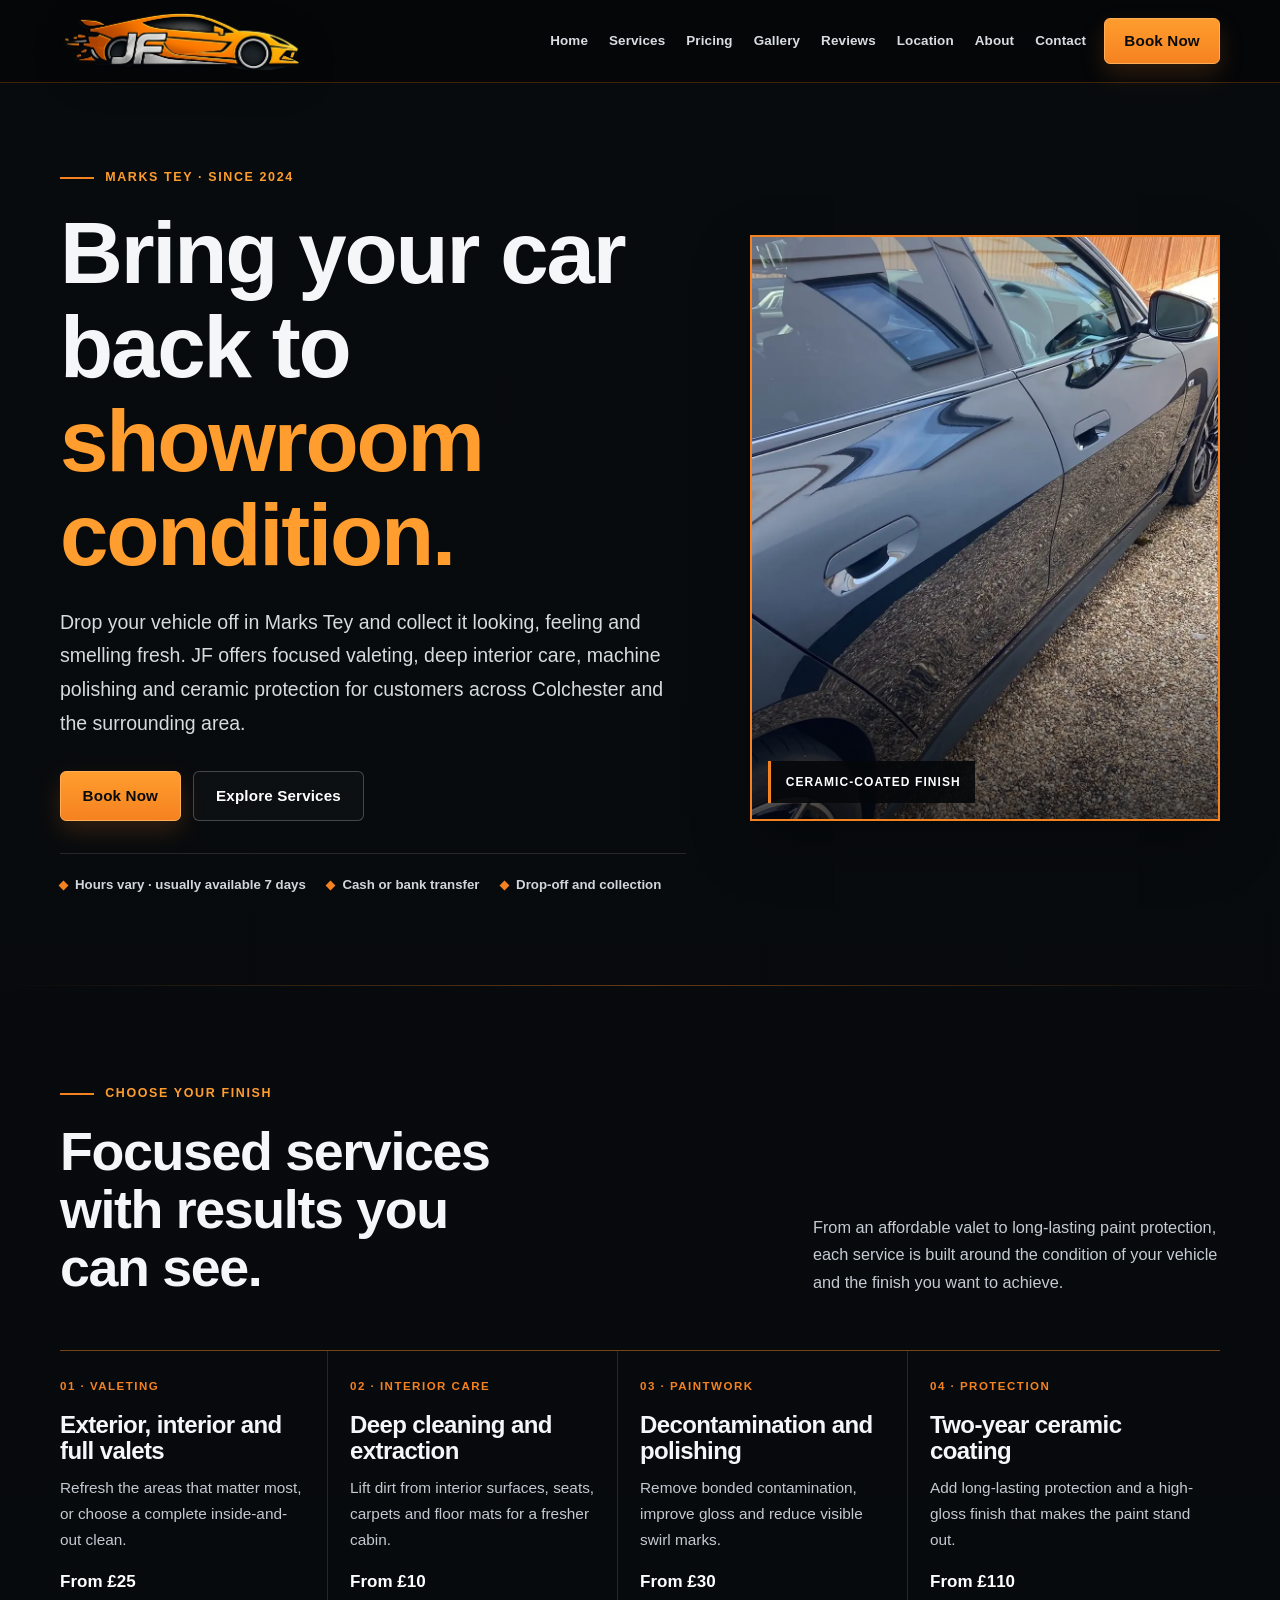
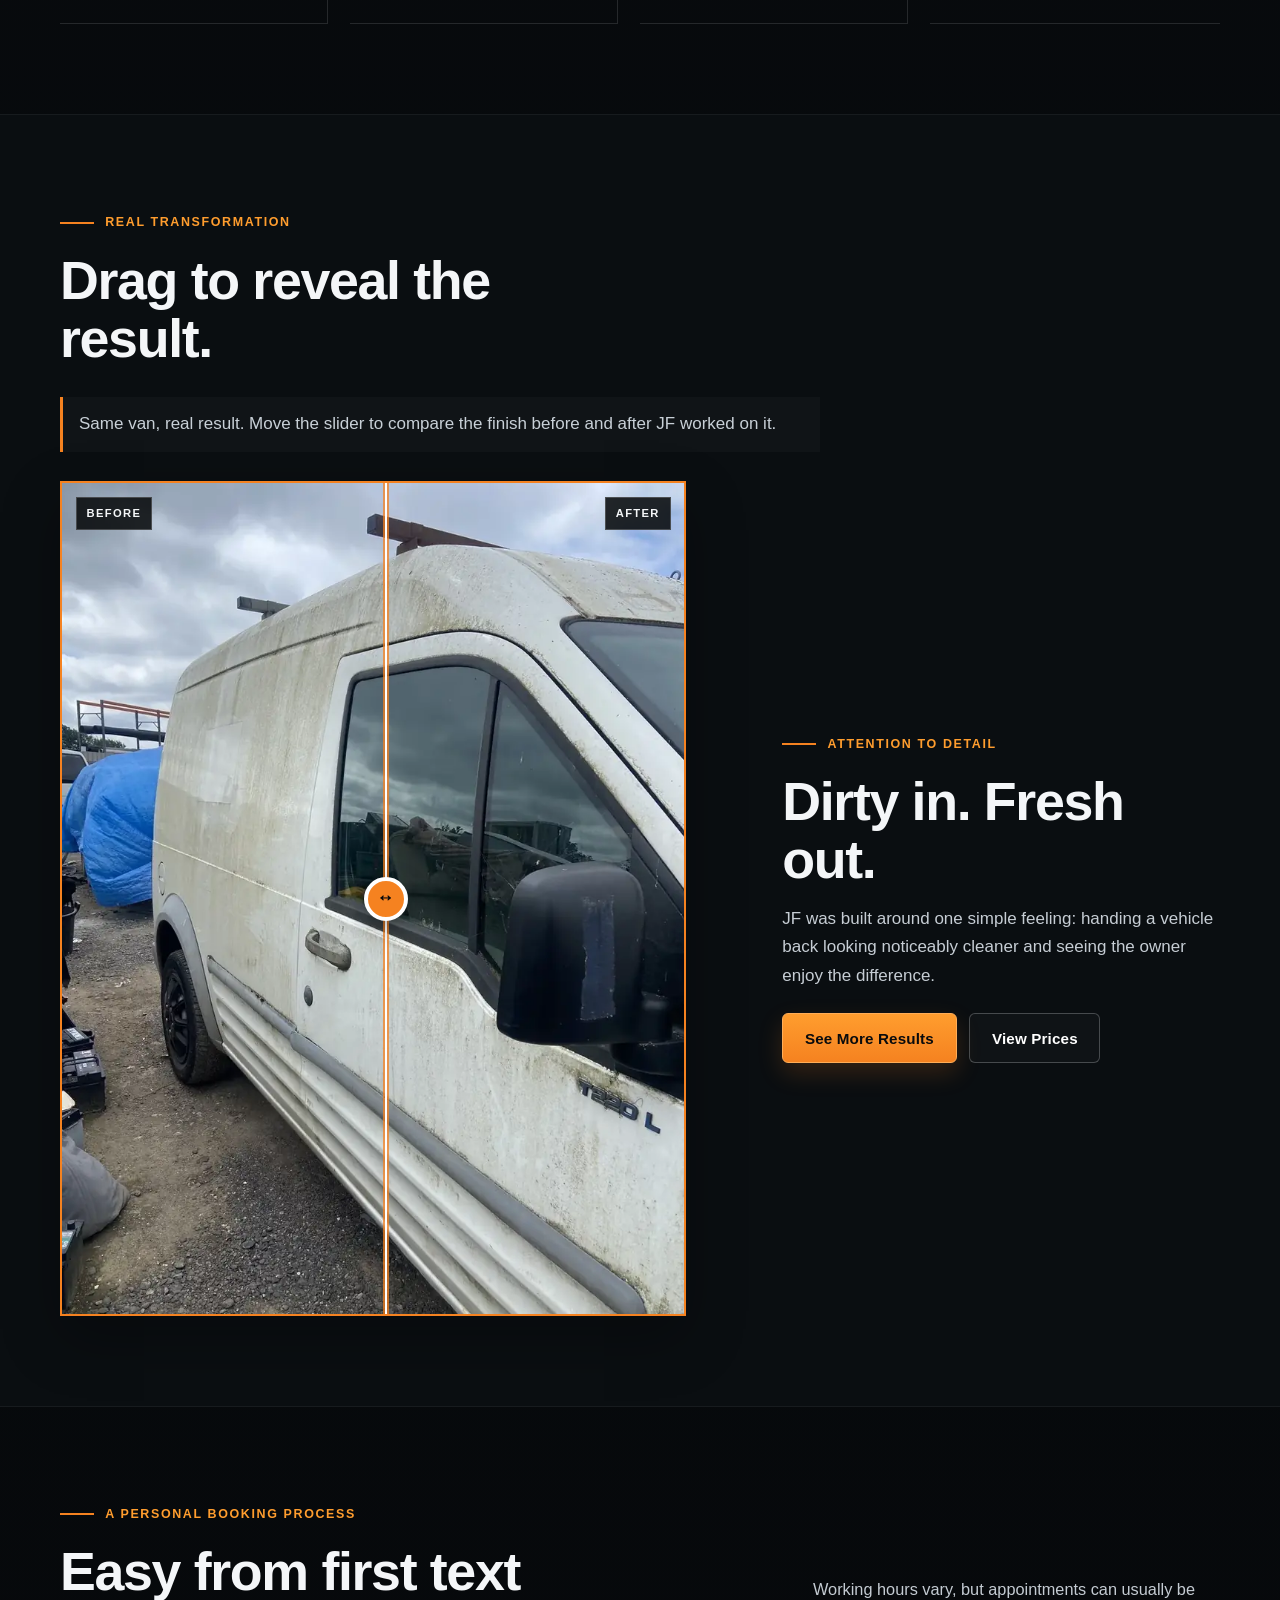
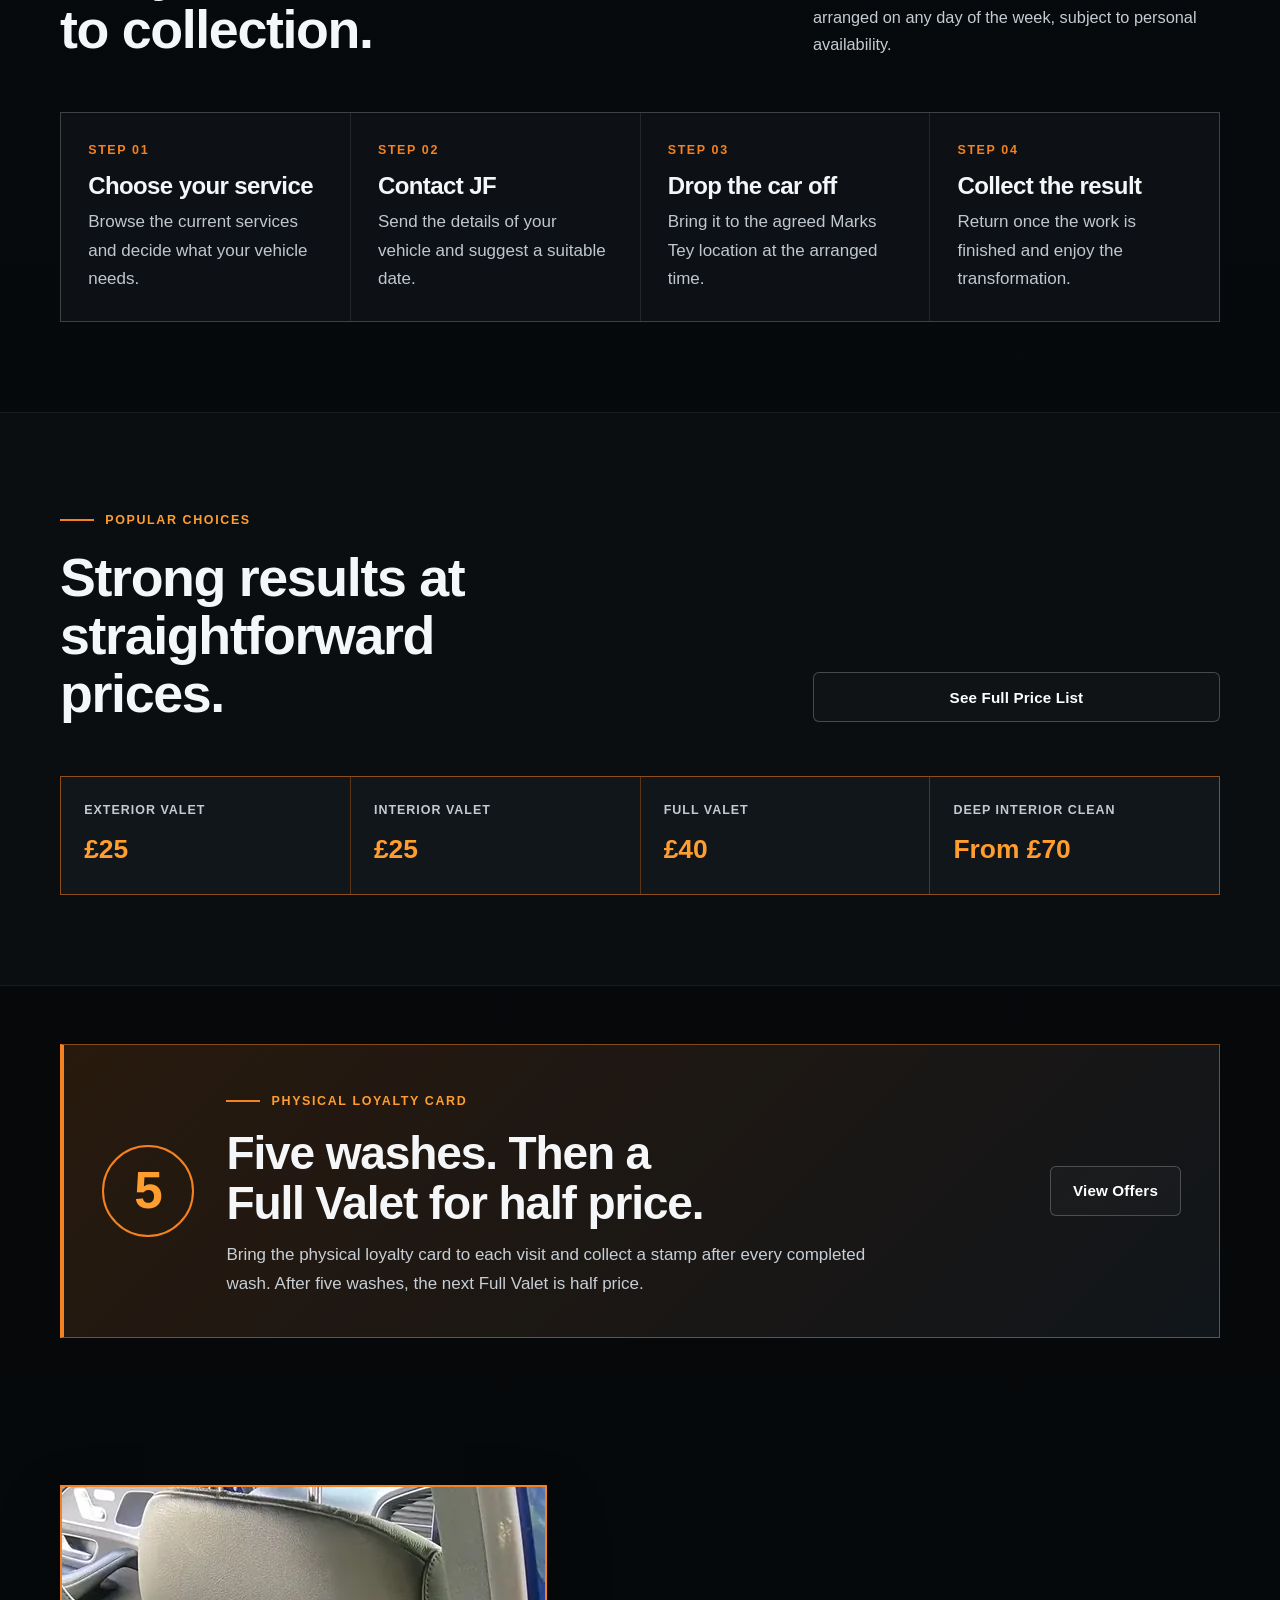
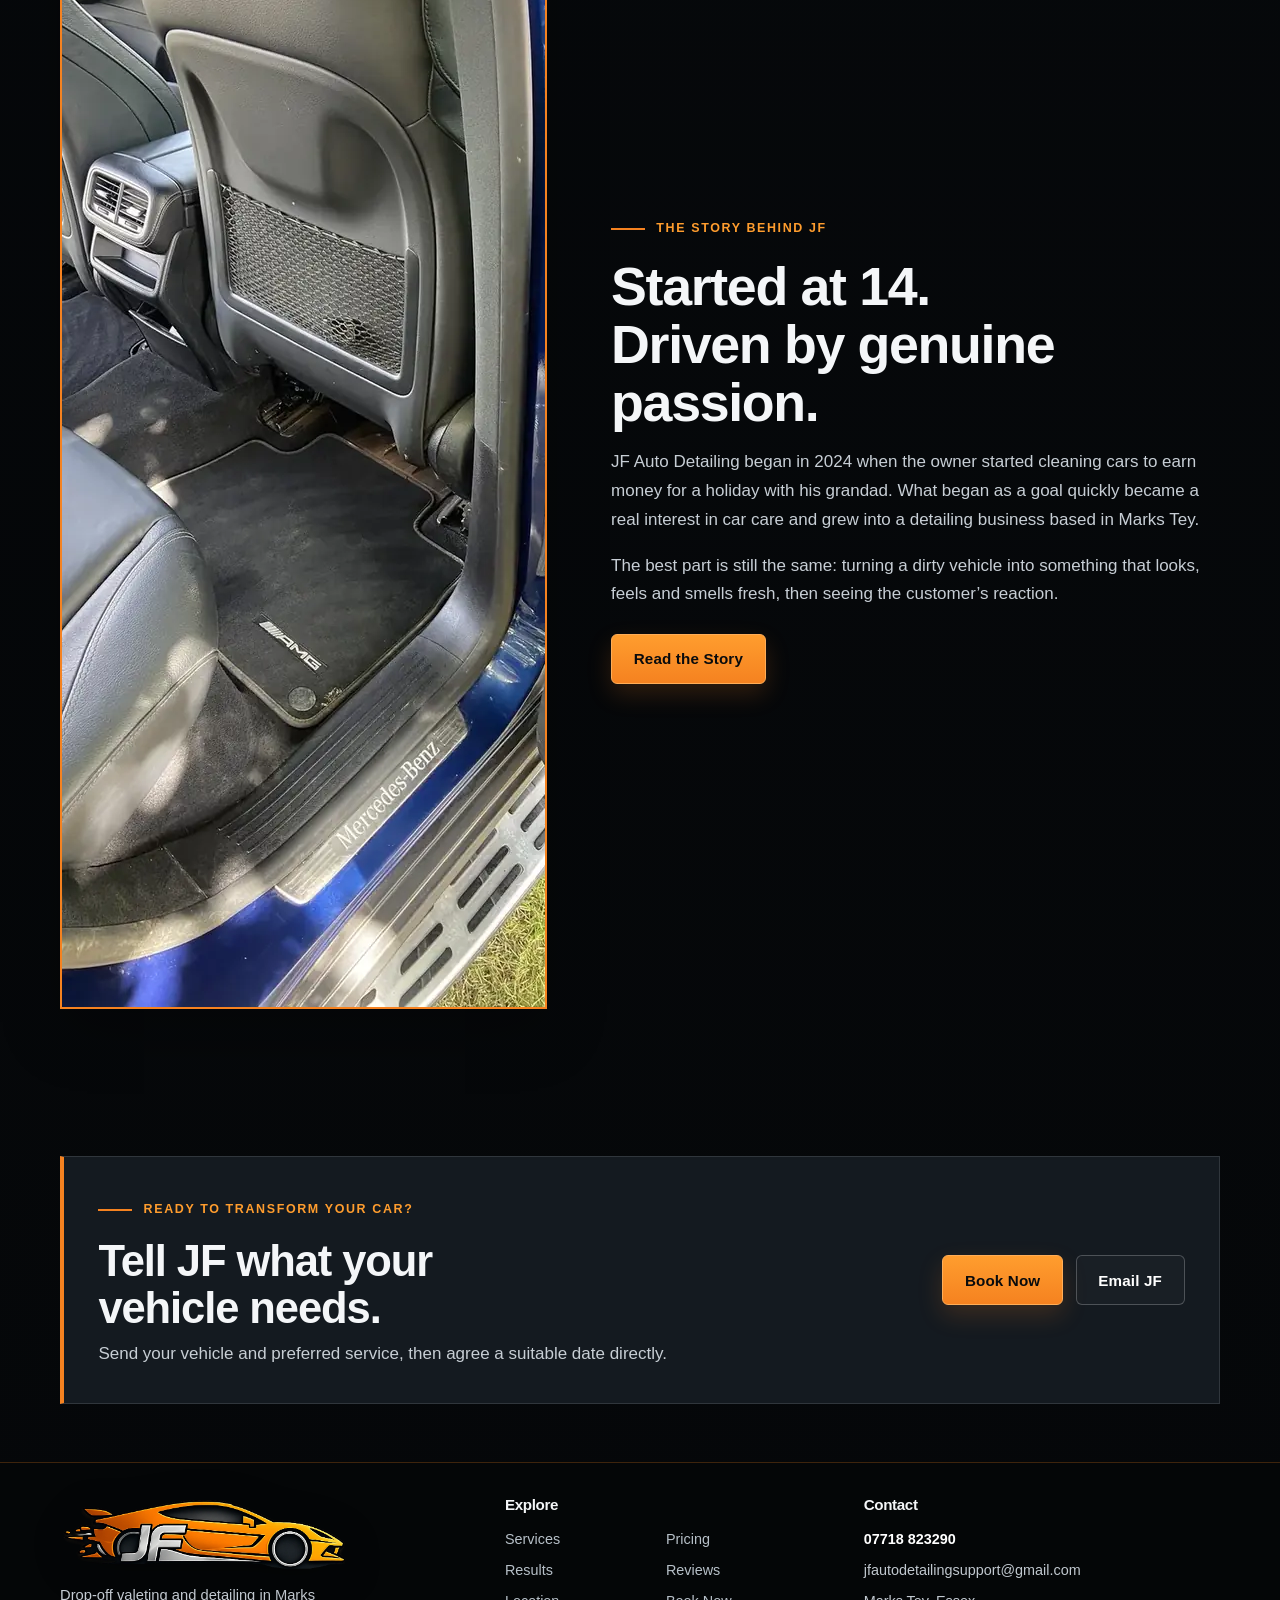
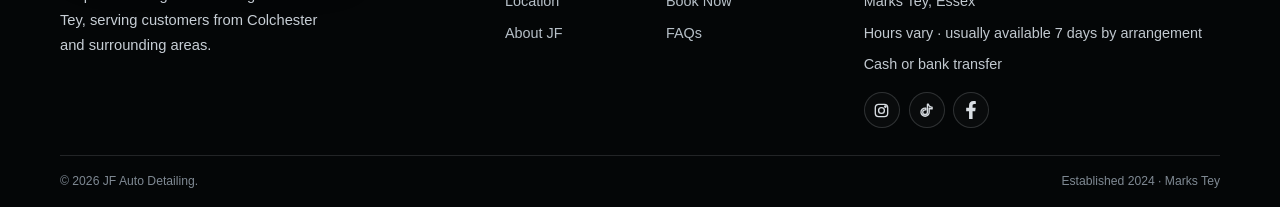
==== commit f2d0ffce: "Add files via upload" ====
--- a/index.html
+++ b/index.html
@@ -6,12 +6,13 @@
 <meta name="description" content="Drop-off car valeting, interior cleaning, machine polishing and ceramic coating in Marks Tey, serving Colchester and surrounding areas.">
 <meta name="theme-color" content="#050709">
 <title>Car Valeting & Detailing in Marks Tey | JF Auto Detailing</title>
+<link rel="canonical" href="https://jfautodetailing.co.uk/">
 <link rel="icon" href="assets/images/favicon-jf.ico?v=11" sizes="any">
 <link rel="icon" href="assets/images/favicon-jf-32.png?v=11" sizes="32x32" type="image/png">
 <link rel="apple-touch-icon" href="assets/images/favicon-jf-180.png?v=11" sizes="180x180">
 <link rel="preload" as="image" href="assets/images/hero-finish.webp" fetchpriority="high">
 <script>document.documentElement.classList.add('js');</script>
-<link rel="stylesheet" href="assets/css/style.css?v=14">
+<link rel="stylesheet" href="assets/css/style.css?v=15">
 <script defer src="assets/js/site-config.js?v=12"></script>
 <script defer src="assets/js/script.js?v=12"></script>
 </head><body>
--- a/assets/css/style.css
+++ b/assets/css/style.css
@@ -111,6 +111,7 @@
 .section-head.center h2{margin-inline:auto}
 .section-head.center p{margin:1.15rem auto 0}
 .section-head>p{font-size:1.02rem;color:#c4cbd2}
+.compare-instruction{max-width:760px;margin:-1.5rem 0 1.8rem;padding:.85rem 1rem;border-left:3px solid var(--orange);background:rgba(255,255,255,.025);color:#c8d0d7}
 
 .site-header{
   position:sticky;
@@ -296,8 +297,9 @@
 .pricing-table th{color:#fff;background:#151a1f;font-family:var(--display);font-size:.75rem;text-transform:uppercase;letter-spacing:.09em}
 .pricing-table td{color:#c7ced5}.pricing-table td:last-child{color:var(--orange-bright);font-family:var(--display);font-weight:800;text-align:right}
 .pricing-table tr:last-child td{border-bottom:0}
-.offer-grid{display:grid;grid-template-columns:repeat(2,1fr);gap:1rem}
+.offer-grid{display:grid;grid-template-columns:repeat(3,1fr);gap:1rem}
 .offer{padding:1.6rem;border:1px solid var(--orange-line);background:linear-gradient(135deg,rgba(245,130,32,.12),rgba(245,130,32,.025))}
+.loyalty-offer{border-color:rgba(255,157,46,.75);background:linear-gradient(135deg,rgba(245,130,32,.18),rgba(255,255,255,.025))}
 .offer strong{display:block;color:var(--orange-bright);font-family:var(--display);font-size:2rem;line-height:1;margin:.55rem 0}
 
 .gallery-grid{display:grid;grid-template-columns:repeat(2,minmax(0,1fr));gap:1.6rem}
@@ -349,6 +351,19 @@
 .location-map{display:block;width:100%;height:430px;border:0;background:#0c1014}
 .map-card-footer{display:flex;align-items:center;justify-content:space-between;gap:1rem;padding:1rem 1.15rem;color:#bfc7ce;font-size:.9rem}
 .map-card-footer a{color:var(--orange-bright);font-family:var(--display);font-weight:800}
+.availability-band{display:grid;grid-template-columns:minmax(0,.8fr) minmax(300px,1fr);gap:clamp(1.5rem,4vw,3rem);align-items:center;padding:clamp(1.5rem,4vw,2.4rem);border:1px solid var(--line);border-left:4px solid var(--orange);background:var(--panel)}
+.availability-band h2{font-size:clamp(1.8rem,3vw,2.7rem)}
+.availability-band p{color:#c8d0d7}
+.location-preview{display:grid;grid-template-columns:minmax(0,1.25fr) minmax(300px,.75fr);overflow:hidden;border:1px solid var(--line);border-top:3px solid var(--orange);background:var(--panel)}
+.location-preview .location-map{height:350px}
+.location-preview-copy{display:flex;flex-direction:column;justify-content:center;align-items:flex-start;padding:clamp(1.4rem,4vw,2.4rem)}
+.location-preview-copy p{margin:1rem 0 1.35rem}
+.loyalty-card{display:grid;grid-template-columns:auto minmax(0,1fr) auto;gap:clamp(1.2rem,3vw,2rem);align-items:center;padding:clamp(1.5rem,4vw,2.4rem);border:1px solid var(--orange-line);border-left:4px solid var(--orange);background:linear-gradient(135deg,rgba(245,130,32,.14),rgba(17,22,27,.94))}
+.loyalty-count{display:grid;place-items:center;width:92px;height:92px;border:2px solid var(--orange);border-radius:50%;color:var(--orange-bright);font-family:var(--display);font-size:3.2rem;font-weight:900;line-height:1}
+.loyalty-copy h2{font-size:clamp(1.8rem,3.6vw,3rem);max-width:20ch}
+.loyalty-copy p{margin-top:.8rem;max-width:68ch}
+.footer-contact a,.footer-contact span{overflow-wrap:anywhere}
+
 .empty-state{max-width:820px;margin-inline:auto;padding:clamp(1.6rem,4vw,2.6rem);text-align:center;background:var(--panel);border:1px solid var(--line);border-top:3px solid var(--orange)}
 .empty-state h2{margin-top:.45rem}.empty-state p{max-width:58ch;margin:.8rem auto 0}.empty-state .button-row{justify-content:center;margin-top:1.45rem}
 
@@ -378,6 +393,11 @@
 .js .reveal{opacity:0;transform:translateY(16px);transition:opacity .52s var(--ease),transform .52s var(--ease)}
 .js .reveal.visible{opacity:1;transform:none}
 
+@media (max-width:1280px){
+  .nav-socials{display:none}
+  .nav-links>li>a:not(.btn):not(.social-icon){padding-inline:.58rem;font-size:.84rem}
+  .logo-img{max-width:245px}
+}
 @media (max-width:1120px){
   :root{--header-height:76px}
   .logo-img{width:auto;height:56px;max-width:238px}
@@ -402,7 +422,7 @@
   .nav-links>li>a:not(.btn):not(.social-icon)::after{left:1rem;right:auto;width:34px}
   .nav-socials{display:flex;margin:.6rem 0 .3rem;padding:0 .6rem}
   .nav-cta{margin:.4rem 0 0}.nav-cta .btn{width:100%}
-  .hero-grid,.story-grid,.form-shell,.location-box,.review-intro{grid-template-columns:1fr}
+  .hero-grid,.story-grid,.form-shell,.location-box,.review-intro,.availability-band,.location-preview{grid-template-columns:1fr}
   .hero-media{max-width:620px;min-height:500px}.hero-media>img{min-height:500px}
   .section-head{grid-template-columns:1fr;gap:.8rem}
   .compare-copy{padding:0}
@@ -412,6 +432,7 @@
   .footer-grid>div:last-child{grid-column:1/-1}
   .footer-logo .logo-img{height:68px;max-width:280px}
   .contact-grid{grid-template-columns:1fr}
+  .loyalty-card{grid-template-columns:auto 1fr}.loyalty-card>.btn{grid-column:1/-1;justify-self:start}
 }
 @media (max-width:640px){
   :root{--header-height:66px;--section-space:3.55rem}
@@ -423,7 +444,7 @@
   .section-head{margin-bottom:1.9rem}
   .hero{padding-top:2.35rem}.hero-media,.hero-media>img{min-height:360px}
   .button-row,.form-actions{flex-direction:column;align-items:stretch}.button-row .btn,.form-actions .btn{width:100%}
-  .rule-grid,.service-list,.extra-grid,.offer-grid,.steps,.form-grid,.checkbox-grid,.footer-grid{grid-template-columns:1fr}
+  .rule-grid,.service-list,.extra-grid,.offer-grid,.steps,.form-grid,.checkbox-grid,.footer-grid,.loyalty-card{grid-template-columns:1fr}
   .price-strip{grid-template-columns:repeat(2,minmax(0,1fr))}
   .rule-card:nth-child(odd){border-right:0;margin-right:0}.service-item{grid-template-columns:auto 1fr}.service-price{grid-column:2}
   .compare{aspect-ratio:4/5}
@@ -434,38 +455,21 @@
   .form-card,.side-panel{padding:1.2rem}
   .footer-grid>div:last-child{grid-column:auto}.footer-logo .logo-img{height:62px;max-width:255px}.footer-links{grid-template-columns:1fr 1fr}.footer-bottom{flex-direction:column}
   .cta-band{align-items:flex-start;flex-direction:column}
-  .location-map{height:320px}
+  .pricing-table-wrap{overflow:visible}
+  .pricing-table{min-width:0;background:transparent}
+  .pricing-table thead{display:none}
+  .pricing-table,.pricing-table tbody,.pricing-table tr,.pricing-table td{display:block;width:100%}
+  .pricing-table tr{margin-bottom:.75rem;padding:1rem;background:#0f1317;border:1px solid var(--line);border-left:3px solid var(--orange)}
+  .pricing-table td{padding:.28rem 0;border:0;text-align:left}
+  .pricing-table td:first-child{color:#fff;font-family:var(--display);font-size:1.05rem;font-weight:800}
+  .pricing-table td:nth-child(2){font-size:.9rem;color:#bfc7ce}
+  .pricing-table td:last-child{margin-top:.45rem;text-align:left}
+  .location-map,.location-preview .location-map{height:300px}
+  .compare-instruction{margin:-.75rem 0 1.35rem}
+  .loyalty-count{width:76px;height:76px;font-size:2.6rem}
+  .loyalty-card>.btn{grid-column:auto;width:100%}
   .map-card-footer{align-items:flex-start;flex-direction:column}
-  .mobile-actions{position:fixed;z-index:900;left:.65rem;right:.65rem;bottom:.65rem;display:grid;grid-template-columns:1fr 1fr;gap:.5rem}.mobile-actions .btn{min-height:48px;box-shadow:0 12px 30px rgba(0,0,0,.4)}.site-footer{padding-bottom:5.5rem}
-}
-
-/* Preview layout polish — 2 August 2026 */
-.section-head{align-items:center}
-.section-head>p{max-width:44ch;justify-self:end;padding-left:1.05rem;border-left:2px solid rgba(245,130,32,.72);color:#d1d7dc;line-height:1.62}
-.section-head>.btn{justify-self:end;align-self:center}
-.cta-band .button-row{flex:0 0 auto;justify-content:flex-end}
-.form-actions>p{max-width:42ch;color:#d0d6dc}
-.footer-contact a[data-email-link]{overflow-wrap:anywhere;color:#d2d8dd}
-
-@media (max-width:900px){
-  .nav-wrap{padding-right:58px}
-  .menu-toggle{position:absolute;right:0;top:50%;margin:0;transform:translateY(-50%)}
-  .section-head>p{justify-self:start;max-width:58ch}
-  .section-head>.btn{justify-self:start}
-}
-
-@media (max-width:640px){
-  .section-head{gap:1rem;margin-bottom:1.55rem}
-  .section-head>p{width:100%;padding:.05rem 0 .05rem .9rem;font-size:.96rem;line-height:1.58}
-  .section-head>.btn{width:100%;justify-self:stretch;margin-top:.15rem}
-  .story-copy{order:1}
-  .story-photo{order:2;aspect-ratio:16/9;max-height:220px}
-  .story-photo img{object-position:center 58%}
-  .compare{aspect-ratio:5/6}
-  .cta-band .button-row{width:100%;justify-content:stretch}
-  .map-card-footer{gap:.5rem}
-  .mobile-actions{bottom:max(.65rem,env(safe-area-inset-bottom))}
-  .site-footer{padding-bottom:calc(5.5rem + env(safe-area-inset-bottom))}
-}
-
+  body{padding-bottom:64px}
+  .mobile-actions{position:fixed;z-index:900;left:0;right:0;bottom:0;display:grid;grid-template-columns:1fr 1fr;gap:.5rem;padding:.5rem .65rem;background:rgba(5,7,9,.96);border-top:1px solid var(--line);backdrop-filter:blur(10px)}.mobile-actions .btn{min-height:46px;box-shadow:0 8px 24px rgba(0,0,0,.3)}.menu-open .mobile-actions{display:none}.site-footer{padding-bottom:1.5rem}
+}
 @media (prefers-reduced-motion:reduce){html{scroll-behavior:auto}*,*::before,*::after{transition-duration:.01ms!important;animation-duration:.01ms!important}.js .reveal{opacity:1;transform:none}}
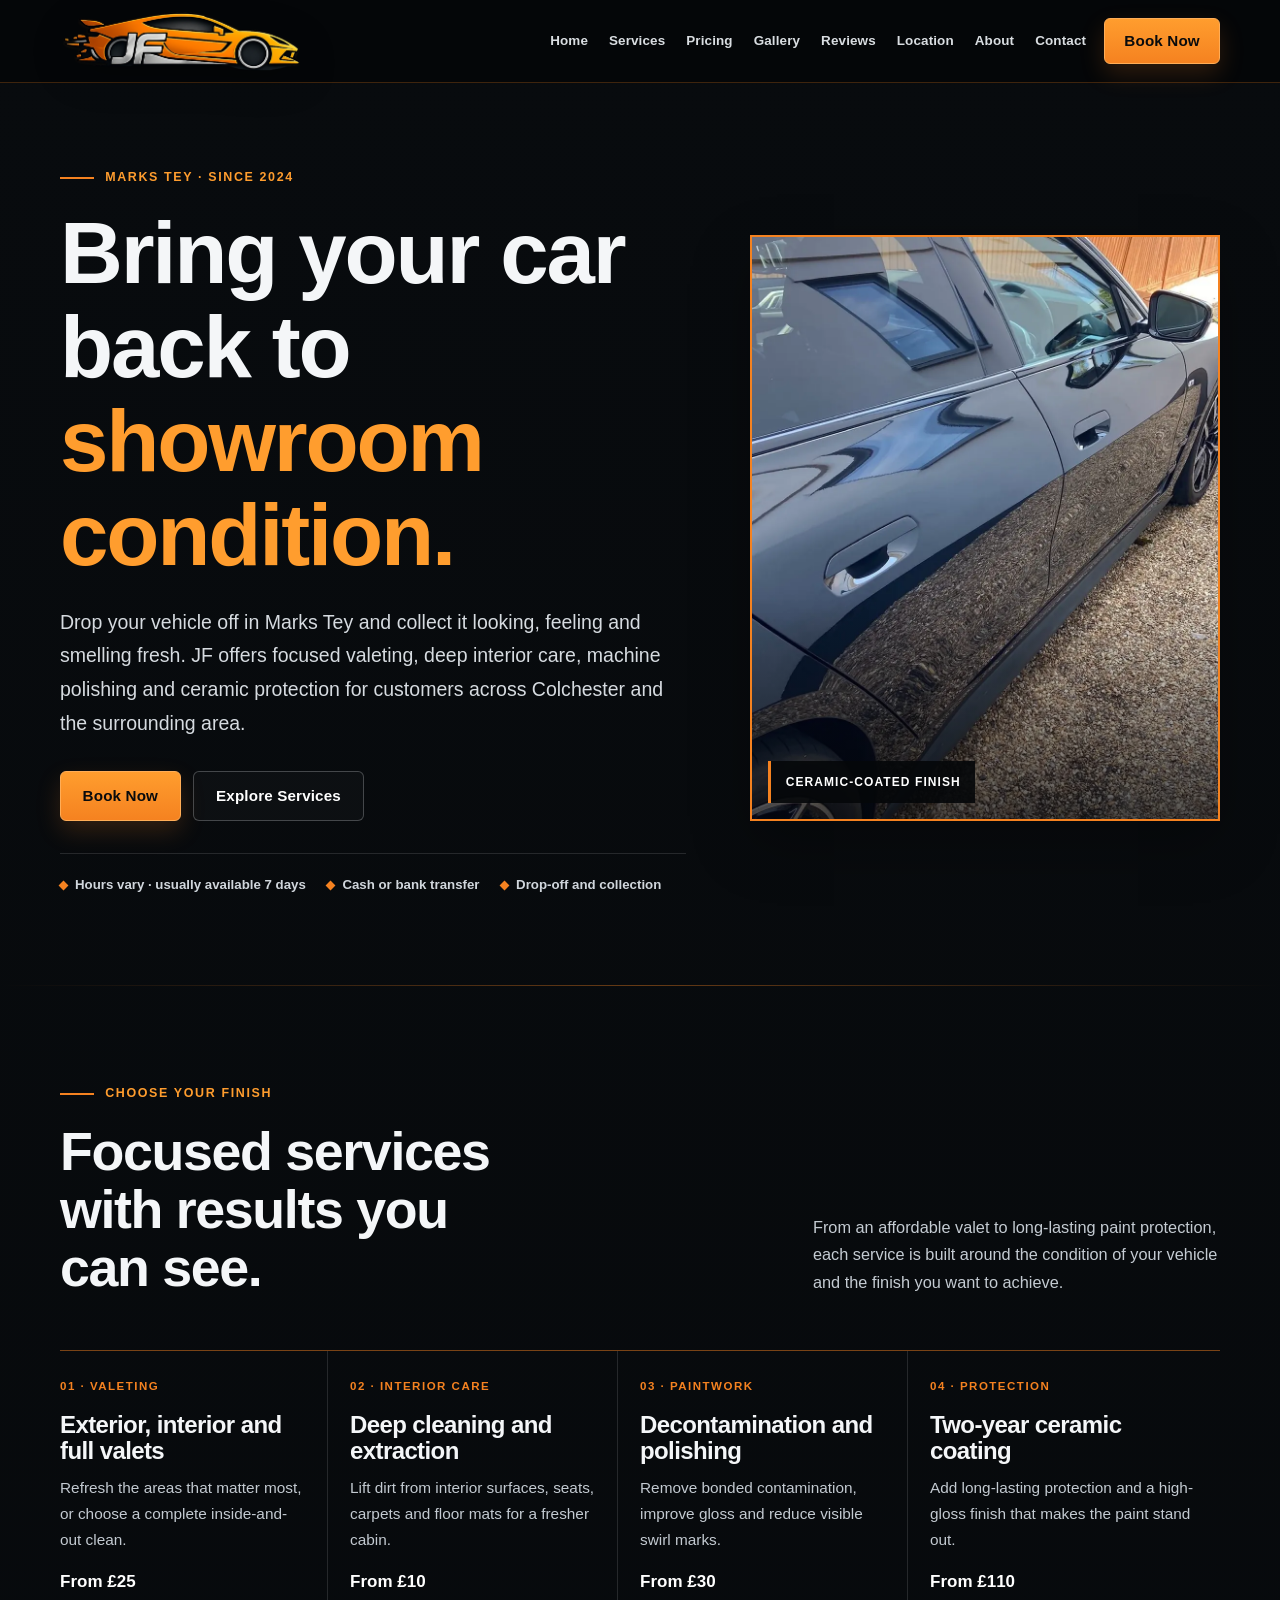
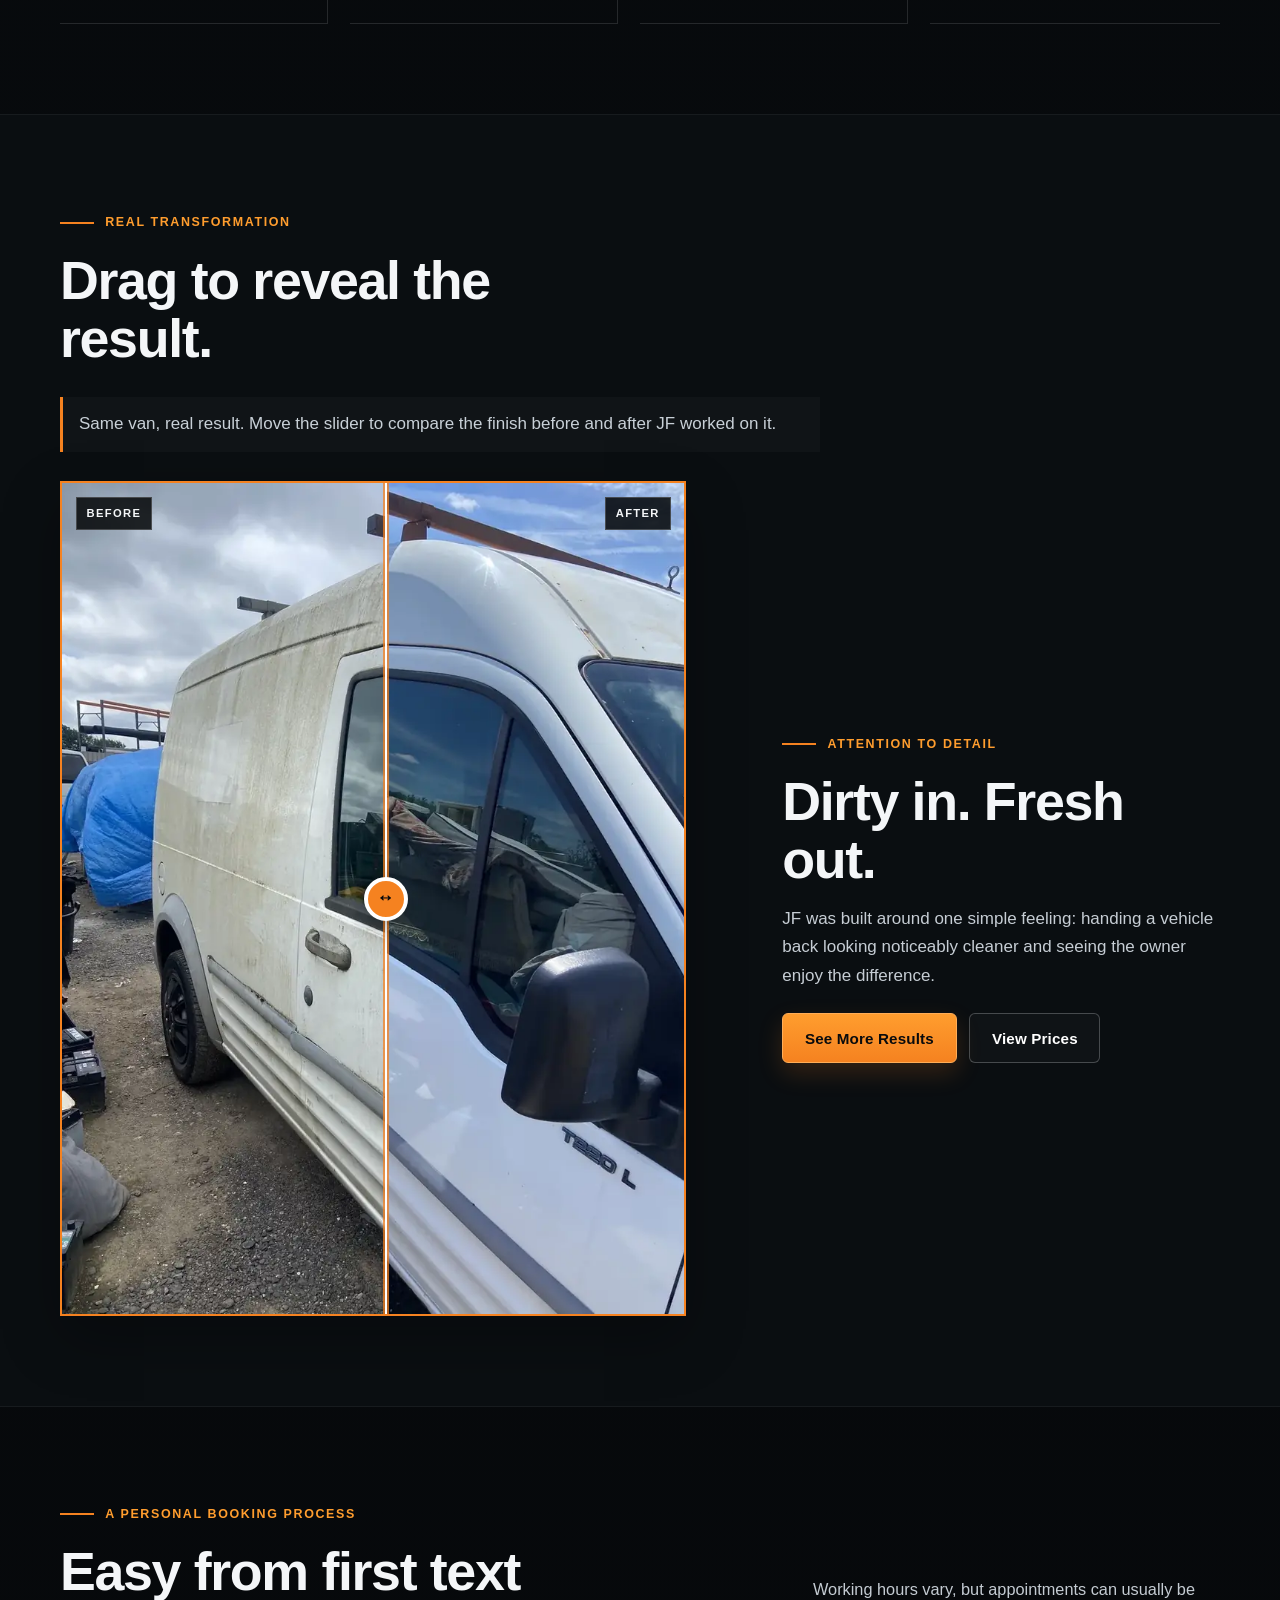
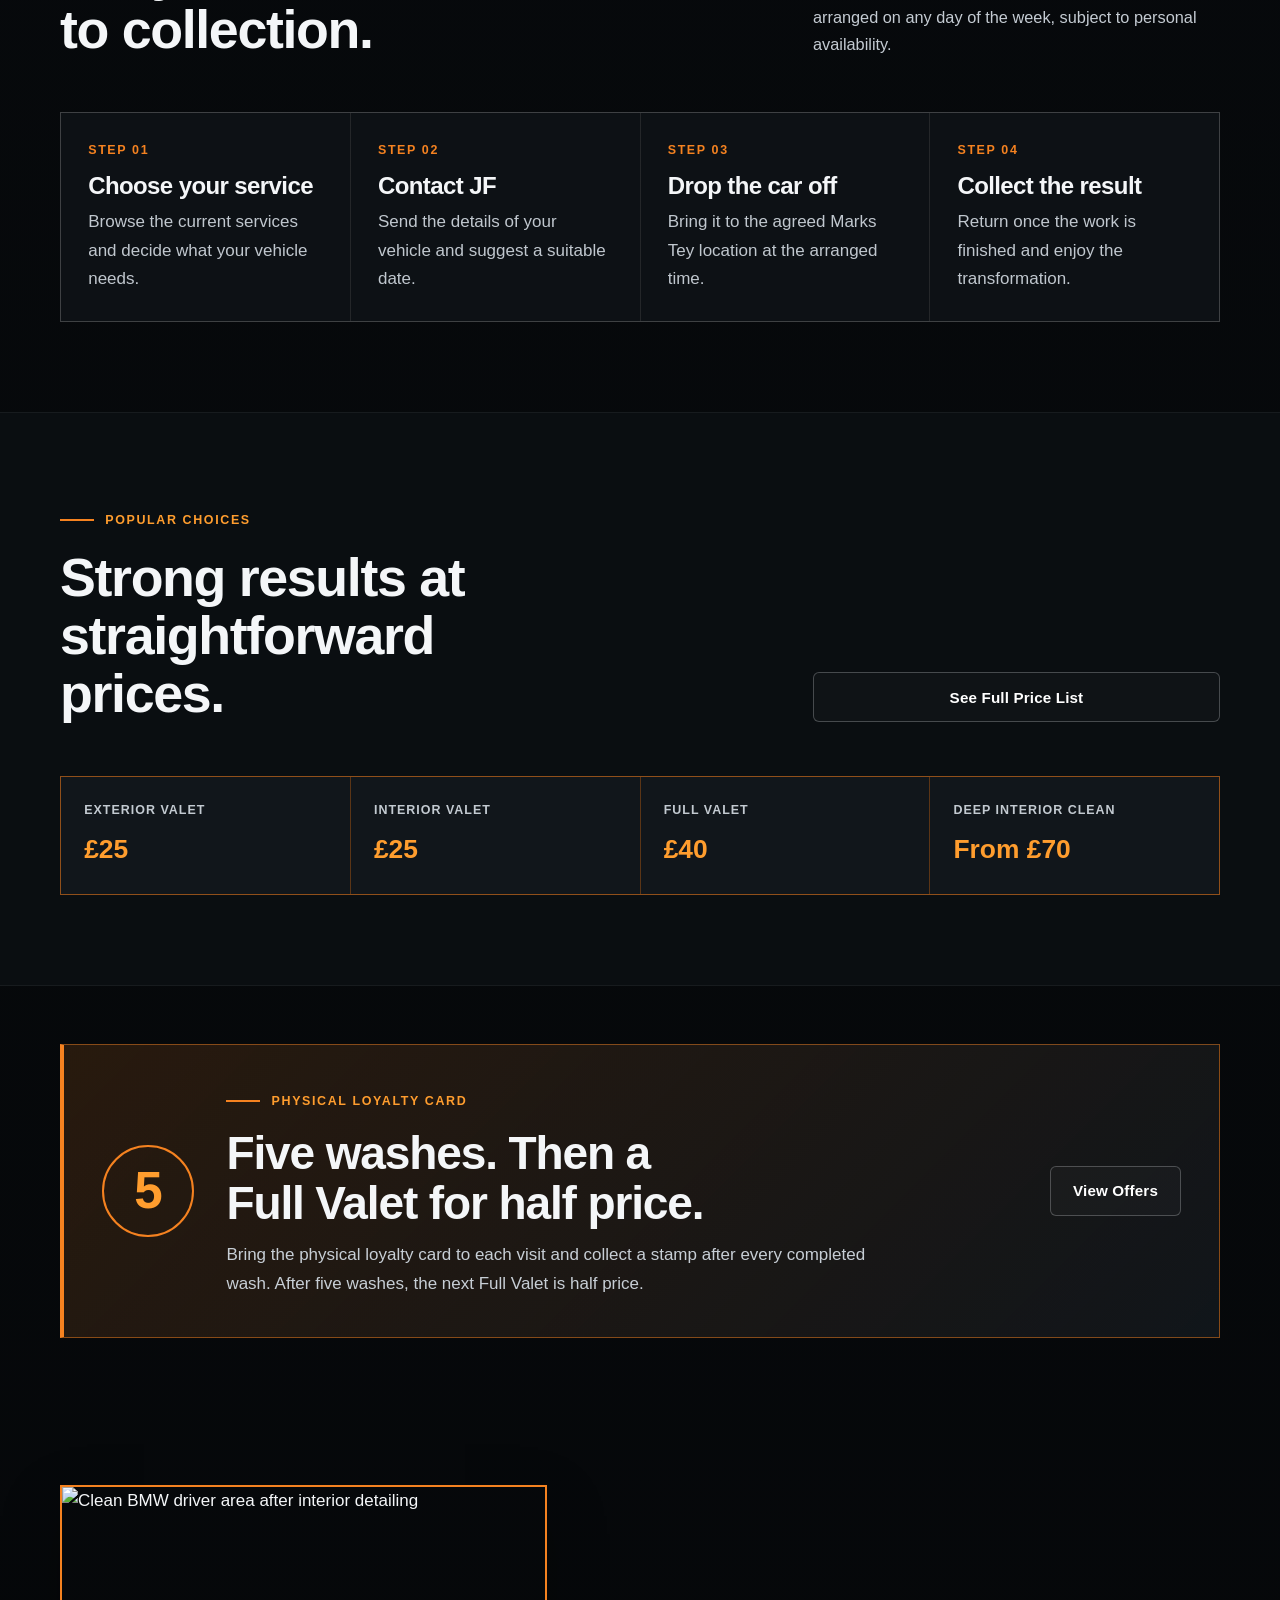
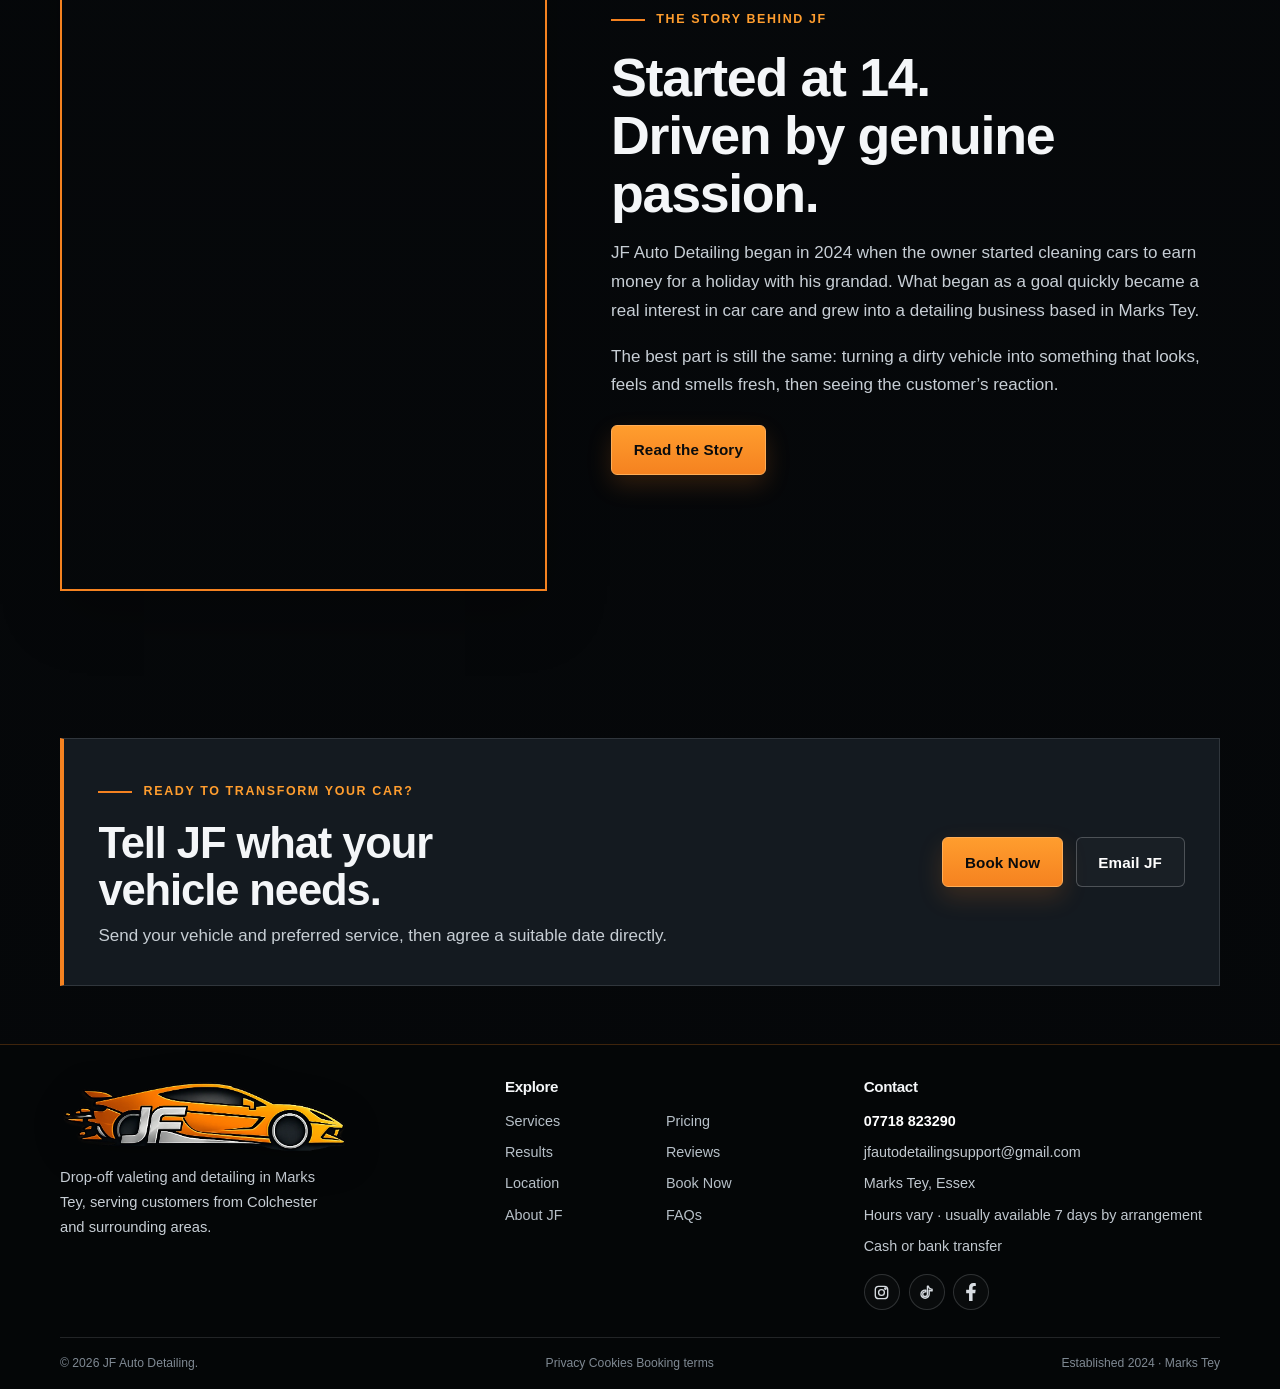
==== commit c031201f: "Add files via upload" ====
--- a/index.html
+++ b/index.html
@@ -12,9 +12,9 @@
 <link rel="apple-touch-icon" href="assets/images/favicon-jf-180.png?v=11" sizes="180x180">
 <link rel="preload" as="image" href="assets/images/hero-finish.webp" fetchpriority="high">
 <script>document.documentElement.classList.add('js');</script>
-<link rel="stylesheet" href="assets/css/style.css?v=15">
+<link rel="stylesheet" href="assets/css/style.css?v=16">
 <script defer src="assets/js/site-config.js?v=12"></script>
-<script defer src="assets/js/script.js?v=12"></script>
+<script defer src="assets/js/script.js?v=13"></script>
 </head><body>
 <a class="skip-link" href="#main-content">Skip to main content</a>
 <header class="site-header">
@@ -137,7 +137,7 @@
 
 <section class="section">
   <div class="container story-grid">
-    <div class="story-photo reveal"><img src="assets/images/interior-after.webp" width="840" height="1120" alt="Mercedes interior after a detailed clean" loading="lazy" decoding="async"></div>
+    <div class="story-photo reveal"><img src="assets/images/recent-bmw-interior.webp" width="681" height="702" alt="Clean BMW driver area after interior detailing" loading="lazy" decoding="async"></div>
     <div class="story-copy reveal">
       <span class="section-kicker">The story behind JF</span>
       <h2>Started at 14. Driven by genuine passion.</h2>
@@ -196,6 +196,11 @@
     </div>
     <div class="footer-bottom">
       <span>© <span data-year></span> JF Auto Detailing.</span>
+      <nav class="footer-legal" aria-label="Legal information">
+        <a href="privacy.html">Privacy</a>
+        <a href="cookies.html">Cookies</a>
+        <a href="terms.html">Booking terms</a>
+      </nav>
       <span>Established 2024 · Marks Tey</span>
     </div>
   </div>
--- a/assets/css/style.css
+++ b/assets/css/style.css
@@ -343,9 +343,11 @@
 .contact-card span{display:block;margin-bottom:.72rem;color:var(--orange-bright);font-family:var(--display);font-size:.72rem;font-weight:800;letter-spacing:.12em;text-transform:uppercase}
 .contact-card a{font-family:var(--display);font-size:1.12rem;font-weight:800}.contact-card p{margin-top:.5rem;font-size:.92rem}
 .social-row{display:flex;flex-wrap:wrap;gap:.55rem;margin-top:1rem}
-.location-box{display:grid;grid-template-columns:1fr 1fr;gap:2rem;padding:clamp(1.6rem,4vw,2.8rem);background:var(--panel);border:1px solid var(--line);border-left:4px solid var(--orange)}
-.location-mark{display:grid;place-items:center;min-height:260px;background:radial-gradient(circle,rgba(245,130,32,.17),transparent 42%),repeating-linear-gradient(45deg,rgba(255,255,255,.025) 0 1px,transparent 1px 16px),#0c1014;text-align:center}
-.location-mark strong{font-family:var(--display);font-size:clamp(2rem,5vw,4rem)}.location-mark span{display:block;color:var(--orange-bright);font-family:var(--display);font-size:.78rem;text-transform:uppercase;letter-spacing:.13em}
+.location-box{display:grid;grid-template-columns:minmax(0,1fr) minmax(360px,1fr);gap:2rem;padding:clamp(1.6rem,4vw,2.8rem);background:var(--panel);border:1px solid var(--line);border-left:4px solid var(--orange)}
+.location-box-map{display:grid;grid-template-rows:minmax(320px,1fr) auto;min-width:0;overflow:hidden;background:#0c1014;border:1px solid var(--line);border-top:3px solid var(--orange)}
+.location-box-map .location-map{height:100%;min-height:320px}
+.location-box-map-footer{display:flex;align-items:center;justify-content:space-between;gap:1rem;padding:.85rem 1rem;color:#bfc7ce;background:#0b0f13;font-size:.84rem}
+.location-box-map-footer a{color:var(--orange-bright);font-family:var(--display);font-weight:800;white-space:nowrap}
 
 .map-card{overflow:hidden;background:var(--panel);border:1px solid var(--line);border-top:3px solid var(--orange);box-shadow:var(--shadow)}
 .location-map{display:block;width:100%;height:430px;border:0;background:#0c1014}
@@ -376,6 +378,15 @@
 .review-intro{display:grid;grid-template-columns:minmax(0,1fr) minmax(320px,.65fr);gap:2rem;align-items:center}
 .review-panel{padding:2rem;border:1px solid var(--orange-line);background:linear-gradient(135deg,rgba(245,130,32,.1),rgba(255,255,255,.02))}
 .review-panel strong{display:block;color:var(--orange-bright);font-family:var(--display);font-size:1.7rem;margin-bottom:.7rem}
+.review-grid{display:grid;grid-template-columns:repeat(3,minmax(0,1fr));gap:1rem}
+.review-card{position:relative;min-height:285px;padding:1.55rem;background:var(--panel);border:1px solid var(--line);border-top:3px solid var(--orange)}
+.review-card h3{margin-top:2.25rem;font-size:1.25rem}
+.review-card p{margin-top:.8rem;color:#c6ced5}
+.review-label{display:inline-flex;padding:.35rem .55rem;color:var(--orange-bright);background:rgba(245,130,32,.09);border:1px solid var(--orange-line);font-family:var(--display);font-size:.68rem;font-weight:800;letter-spacing:.09em;text-transform:uppercase}
+.review-quote{position:absolute;top:1.15rem;right:1.25rem;color:rgba(245,130,32,.33);font-family:Georgia,serif;font-size:4.5rem;line-height:1}
+.review-source{display:block;margin-top:1.2rem;padding-top:1rem;border-top:1px solid var(--line);color:#8f99a3;font-size:.82rem}
+.review-placeholder{background:linear-gradient(145deg,rgba(245,130,32,.07),rgba(17,22,27,.98) 45%)}
+.review-actions{display:flex;justify-content:center;gap:.75rem;margin-top:1.5rem}
 
 .cta-band{display:flex;align-items:center;justify-content:space-between;gap:2rem;padding:clamp(1.45rem,3.6vw,2.15rem);background:#141a20;border:1px solid var(--line);border-left:4px solid var(--orange)}
 .cta-band h2{font-size:clamp(1.8rem,3.4vw,2.85rem);max-width:18ch}.cta-band p{margin-top:.55rem;color:#c7ced4}
@@ -423,6 +434,8 @@
   .nav-socials{display:flex;margin:.6rem 0 .3rem;padding:0 .6rem}
   .nav-cta{margin:.4rem 0 0}.nav-cta .btn{width:100%}
   .hero-grid,.story-grid,.form-shell,.location-box,.review-intro,.availability-band,.location-preview{grid-template-columns:1fr}
+  .review-grid{grid-template-columns:1fr 1fr}
+  .location-box-map{grid-template-rows:minmax(340px,1fr) auto}
   .hero-media{max-width:620px;min-height:500px}.hero-media>img{min-height:500px}
   .section-head{grid-template-columns:1fr;gap:.8rem}
   .compare-copy{padding:0}
@@ -444,7 +457,7 @@
   .section-head{margin-bottom:1.9rem}
   .hero{padding-top:2.35rem}.hero-media,.hero-media>img{min-height:360px}
   .button-row,.form-actions{flex-direction:column;align-items:stretch}.button-row .btn,.form-actions .btn{width:100%}
-  .rule-grid,.service-list,.extra-grid,.offer-grid,.steps,.form-grid,.checkbox-grid,.footer-grid,.loyalty-card{grid-template-columns:1fr}
+  .rule-grid,.service-list,.extra-grid,.offer-grid,.steps,.form-grid,.checkbox-grid,.footer-grid,.loyalty-card,.review-grid{grid-template-columns:1fr}
   .price-strip{grid-template-columns:repeat(2,minmax(0,1fr))}
   .rule-card:nth-child(odd){border-right:0;margin-right:0}.service-item{grid-template-columns:auto 1fr}.service-price{grid-column:2}
   .compare{aspect-ratio:4/5}
@@ -468,7 +481,11 @@
   .compare-instruction{margin:-.75rem 0 1.35rem}
   .loyalty-count{width:76px;height:76px;font-size:2.6rem}
   .loyalty-card>.btn{grid-column:auto;width:100%}
-  .map-card-footer{align-items:flex-start;flex-direction:column}
+  .map-card-footer,.location-box-map-footer{align-items:flex-start;flex-direction:column}
+  .location-box-map{grid-template-rows:280px auto}
+  .location-box-map .location-map{min-height:280px}
+  .review-card{min-height:0}
+  .review-actions{flex-direction:column}.review-actions .btn{width:100%}
   body{padding-bottom:64px}
   .mobile-actions{position:fixed;z-index:900;left:0;right:0;bottom:0;display:grid;grid-template-columns:1fr 1fr;gap:.5rem;padding:.5rem .65rem;background:rgba(5,7,9,.96);border-top:1px solid var(--line);backdrop-filter:blur(10px)}.mobile-actions .btn{min-height:46px;box-shadow:0 8px 24px rgba(0,0,0,.3)}.menu-open .mobile-actions{display:none}.site-footer{padding-bottom:1.5rem}
 }
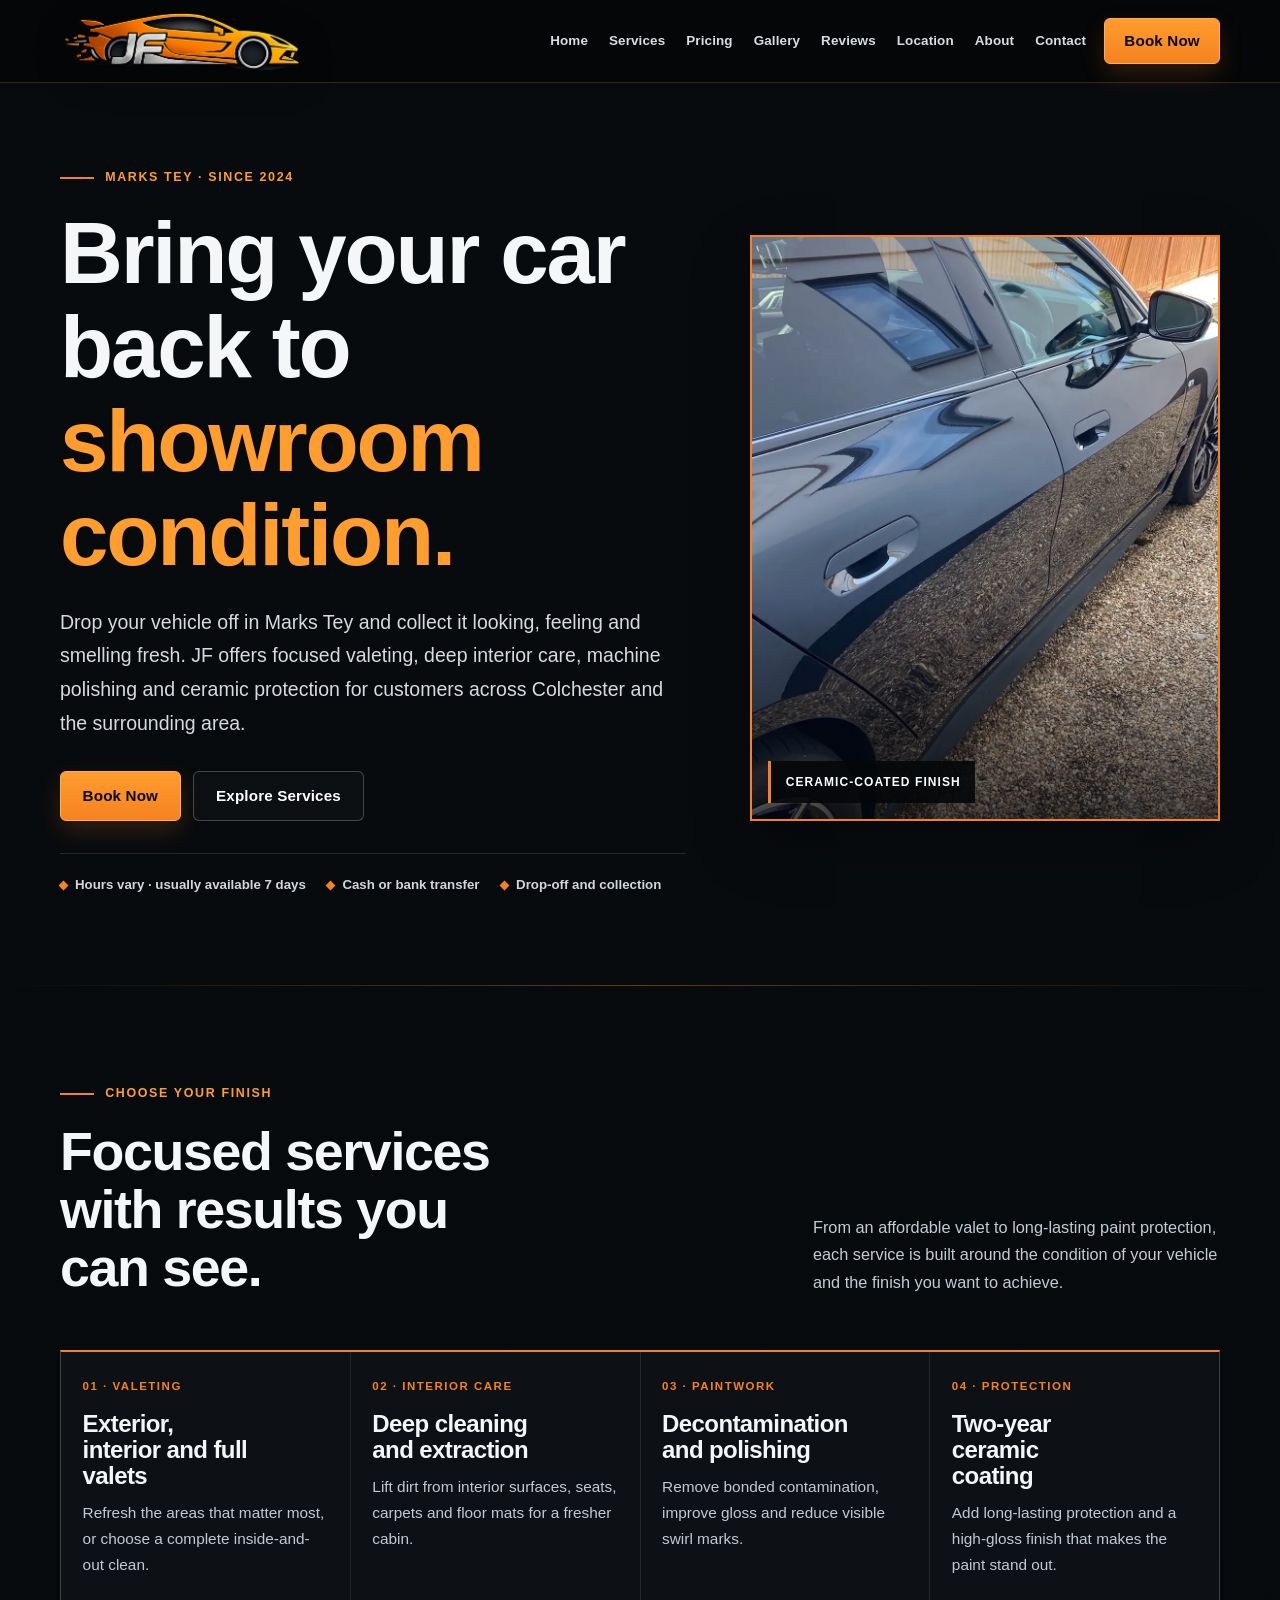
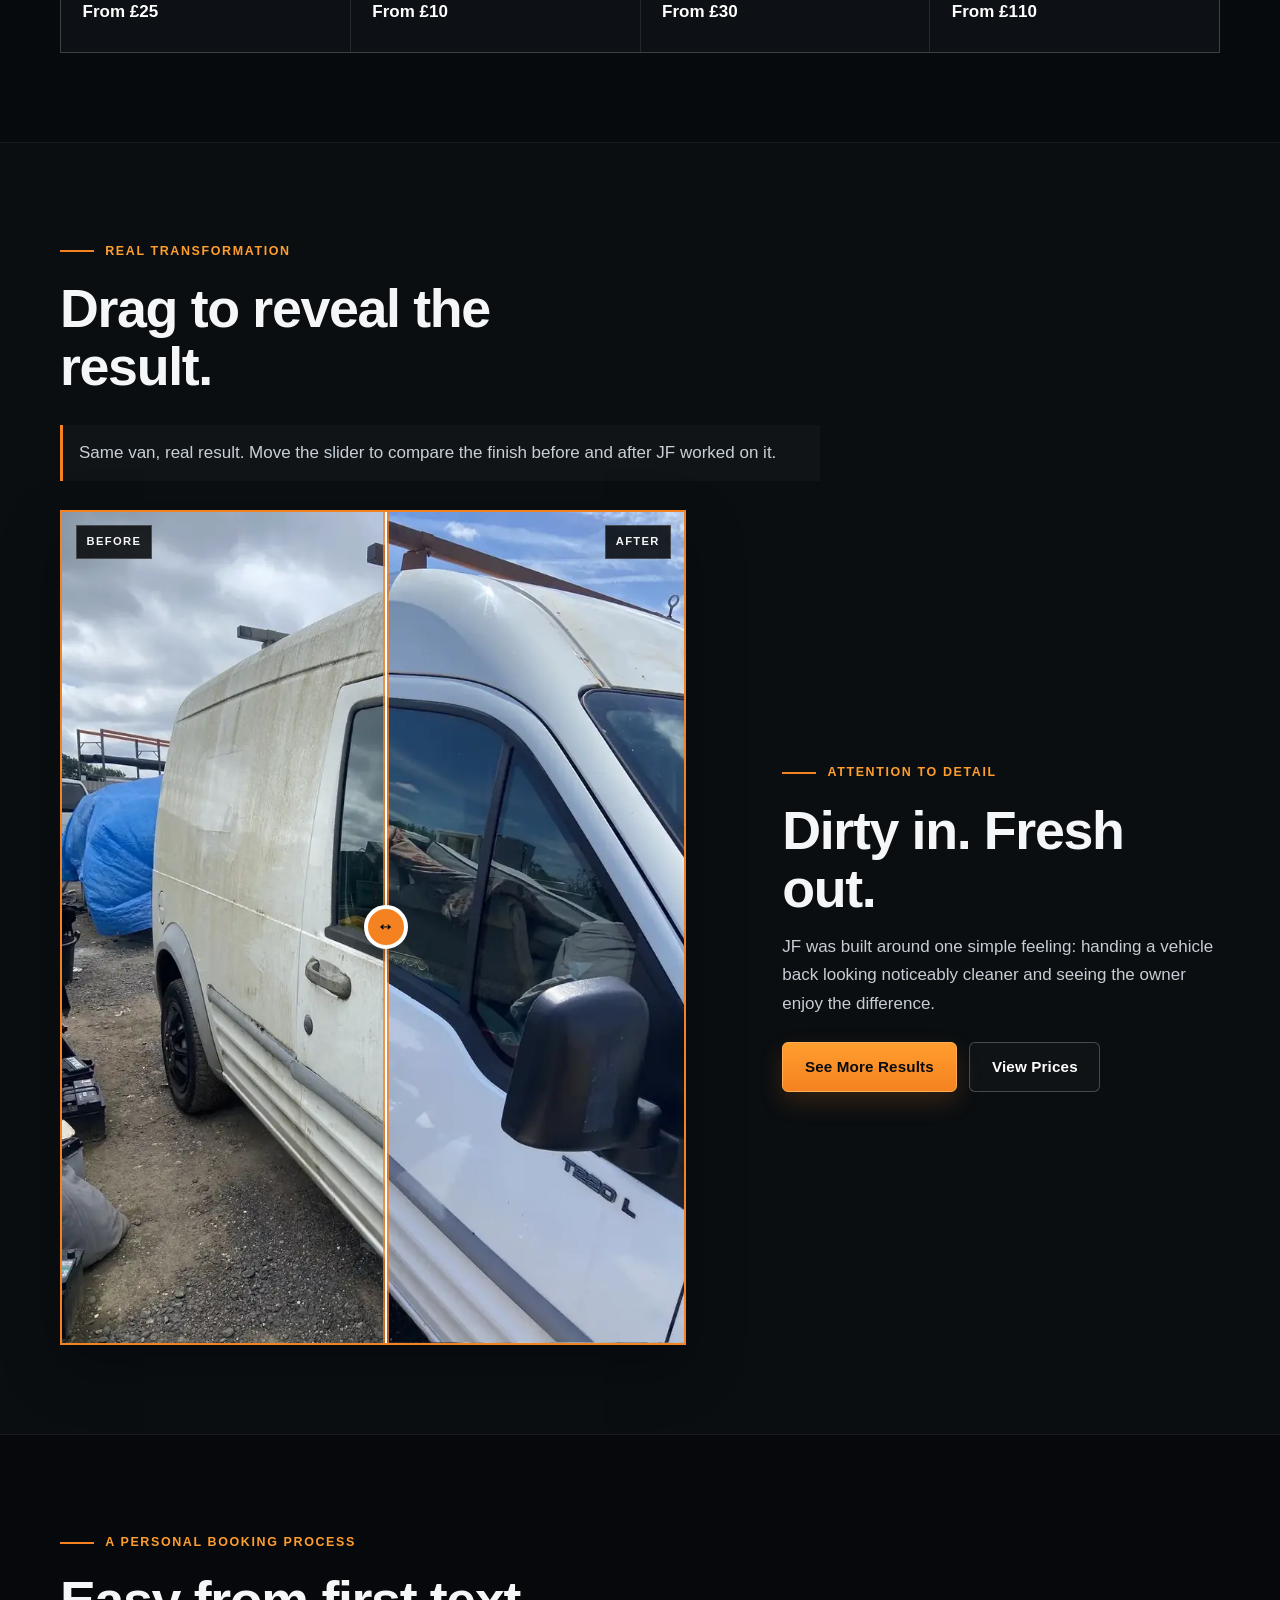
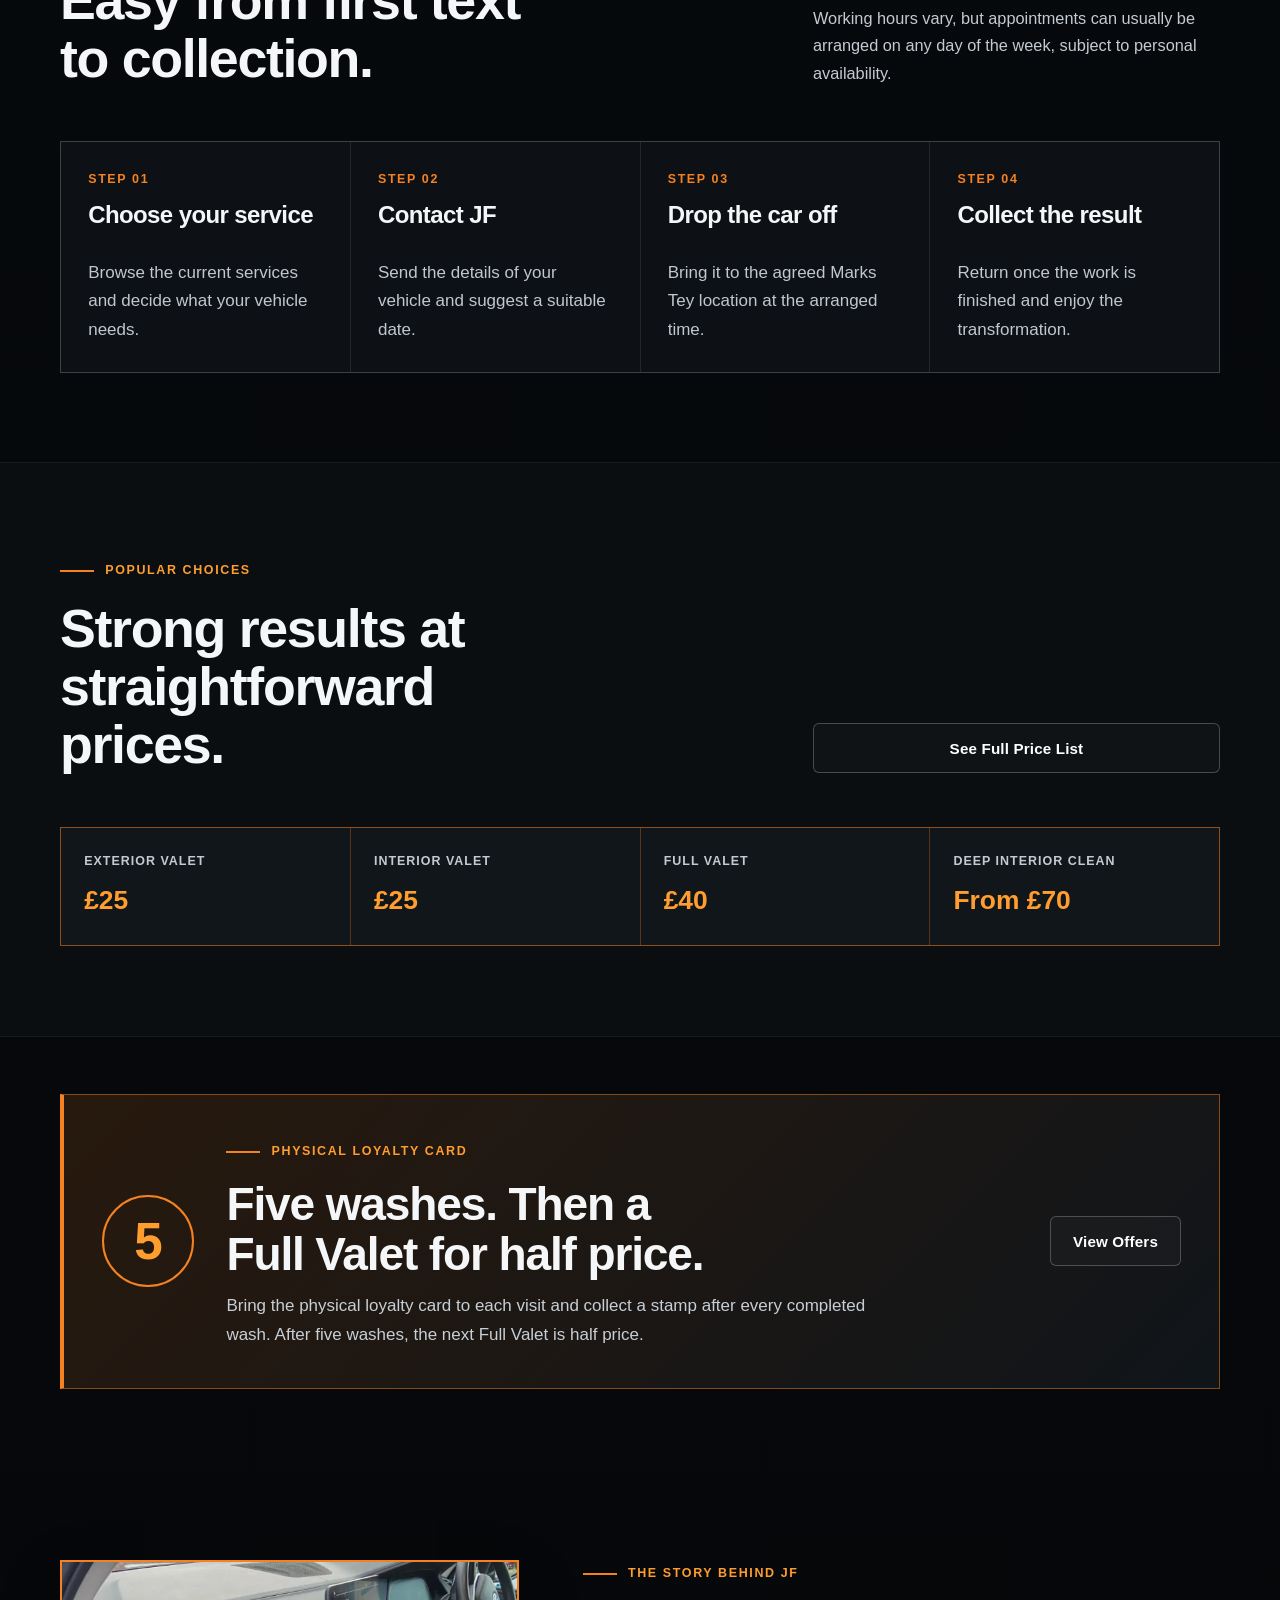
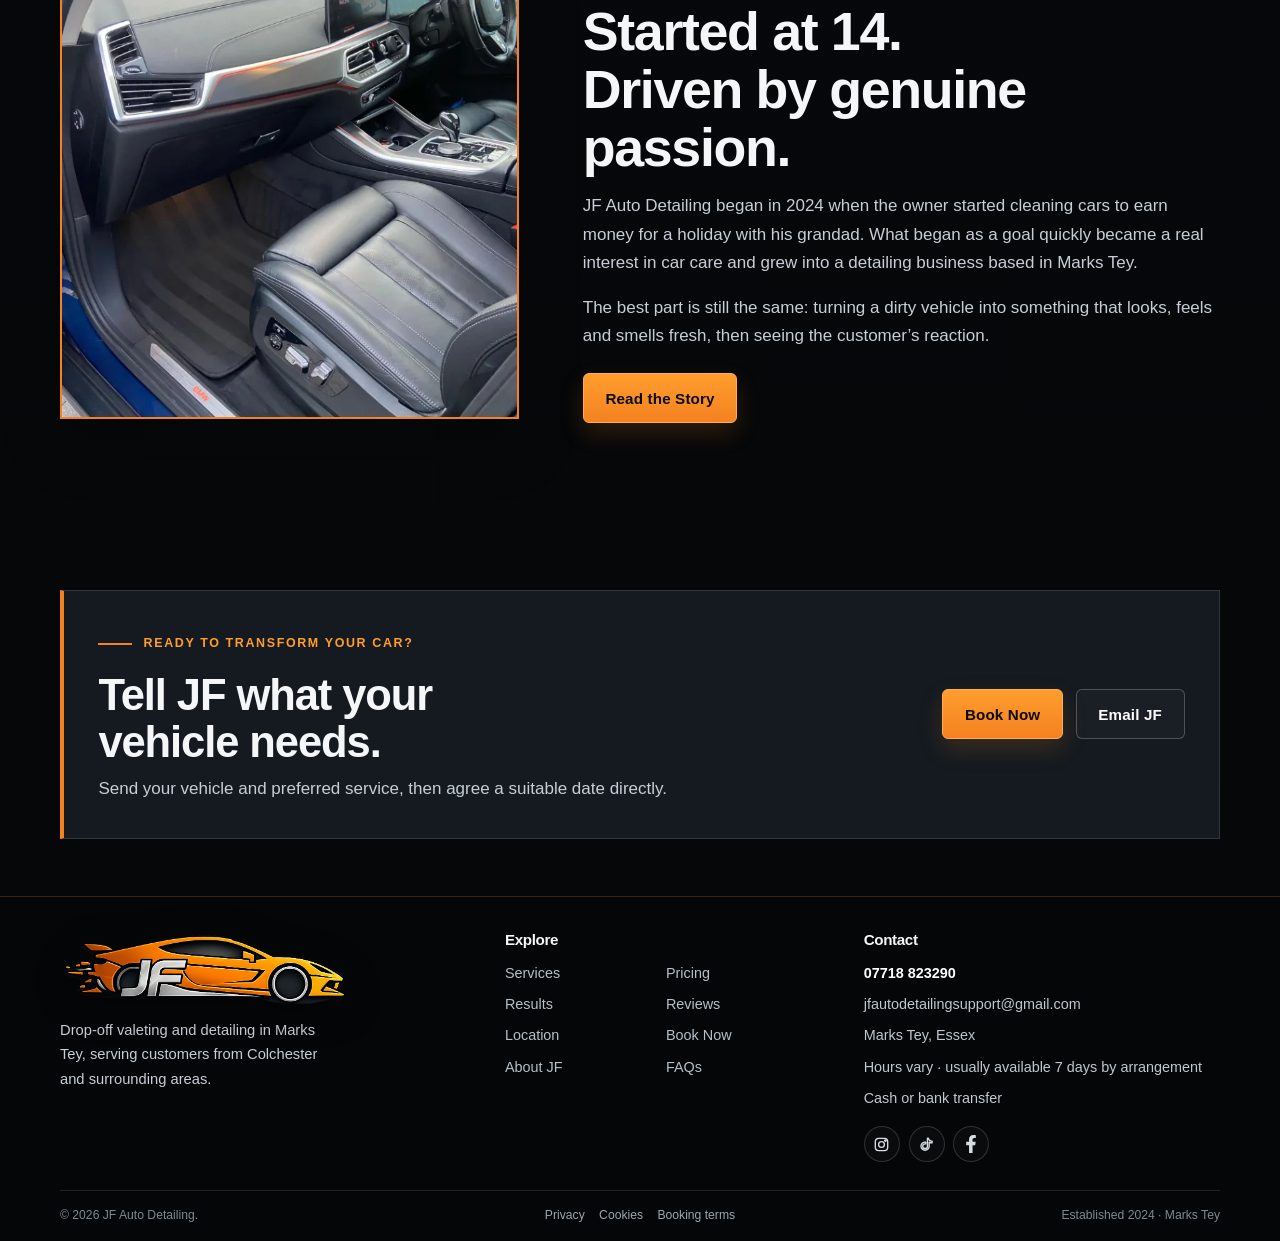
==== commit b7fc63ed: "Update index.html" ====
--- a/index.html
+++ b/index.html
@@ -1,6 +1,7 @@
 <!DOCTYPE html>
 <html lang="en">
 <head>
+<meta name="google-site-verification" content="cTphECgpLN-yqvpK9wD70owdaAK4WIe3qVtGrU7at9o" />
 <meta charset="utf-8">
 <meta name="viewport" content="width=device-width,initial-scale=1.0">
 <meta name="description" content="Drop-off car valeting, interior cleaning, machine polishing and ceramic coating in Marks Tey, serving Colchester and surrounding areas.">
@@ -206,4 +207,4 @@
   </div>
 </footer>
 </body>
-</html>+</html>
--- a/assets/css/style.css
+++ b/assets/css/style.css
@@ -110,7 +110,7 @@
 .section-head.center{display:block;max-width:760px;margin-inline:auto;text-align:center}
 .section-head.center h2{margin-inline:auto}
 .section-head.center p{margin:1.15rem auto 0}
-.section-head>p{font-size:1.02rem;color:#c4cbd2}
+.section-head>p{max-width:46ch;justify-self:end;font-size:1.02rem;color:#c4cbd2}
 .compare-instruction{max-width:760px;margin:-1.5rem 0 1.8rem;padding:.85rem 1rem;border-left:3px solid var(--orange);background:rgba(255,255,255,.025);color:#c8d0d7}
 
 .site-header{
@@ -238,12 +238,12 @@
   text-transform:uppercase;
 }
 
-.rule-grid{display:grid;grid-template-columns:repeat(4,minmax(0,1fr));border-top:1px solid var(--orange-line)}
-.rule-card{position:relative;padding:1.65rem 1.3rem 1.65rem 0;border-bottom:1px solid var(--line)}
-.rule-card:not(:nth-child(4n)){border-right:1px solid var(--line);padding-right:1.35rem;margin-right:1.35rem}
+.rule-grid{display:grid;grid-template-columns:repeat(4,minmax(0,1fr));grid-auto-rows:1fr;gap:1px;background:var(--line);border:1px solid var(--line);border-top:2px solid var(--orange)}
+.rule-card{display:flex;flex-direction:column;min-width:0;min-height:300px;padding:1.55rem 1.35rem;background:#0d1115}
 .rule-card .number{display:block;margin-bottom:.95rem;color:var(--orange);font-family:var(--display);font-size:.72rem;font-weight:800;letter-spacing:.13em}
+.rule-card h3{max-width:13ch}
 .rule-card p{margin-top:.72rem;font-size:.96rem;color:#c3cad1}
-.rule-card .price{display:block;margin-top:1rem;color:#fff;font-family:var(--display);font-weight:800}
+.rule-card .price{display:block;margin-top:auto;padding-top:1.25rem;color:#fff;font-family:var(--display);font-weight:800}
 
 .compare{
   --position:50%;
@@ -267,20 +267,21 @@
 .compare-copy p{margin:1rem 0 1.45rem;color:#c6cdd4}
 
 .steps{display:grid;grid-template-columns:repeat(4,1fr);gap:1px;background:var(--line);border:1px solid var(--line)}
-.step{padding:1.7rem;background:var(--ink-soft)}
+.step{display:flex;flex-direction:column;min-height:230px;padding:1.7rem;background:var(--ink-soft)}
 .step strong{display:block;color:var(--orange);font-family:var(--display);font-size:.78rem;font-weight:800;letter-spacing:.13em;text-transform:uppercase}
 .step h3{margin:.75rem 0 .55rem}
-.step p{color:#c0c7ce}
+.step p{margin-top:auto;padding-top:.25rem;color:#c0c7ce}
 
 .price-strip{display:grid;grid-template-columns:repeat(4,1fr);gap:1px;background:rgba(245,130,32,.34);border:1px solid rgba(245,130,32,.34)}
 .price-tile{padding:1.45rem;background:#11161b}
 .price-tile span{display:block;color:#c3cad1;font-family:var(--display);font-size:.78rem;font-weight:700;text-transform:uppercase;letter-spacing:.08em}
 .price-tile strong{display:block;margin-top:.35rem;color:var(--orange-bright);font-family:var(--display);font-size:1.65rem}
 
-.story-grid{display:grid;grid-template-columns:minmax(360px,.8fr) minmax(0,1fr);gap:clamp(2rem,5vw,5rem);align-items:center}
-.story-photo{border:2px solid var(--orange);box-shadow:var(--shadow);overflow:hidden}
-.story-photo img{width:100%;min-height:520px;object-fit:cover}
-.story-copy p{margin-top:1.1rem}.story-copy .button-row{margin-top:1.55rem}
+.story-grid{display:grid;grid-template-columns:minmax(320px,.72fr) minmax(0,1fr);gap:clamp(2rem,5vw,4.5rem);align-items:center}
+.story-photo{aspect-ratio:1/1;border:2px solid var(--orange);box-shadow:var(--shadow);overflow:hidden;background:#0d1115}
+.story-photo img{width:100%;height:100%;min-height:0;object-fit:cover;object-position:center}
+.story-copy{padding-block:clamp(.25rem,2vw,1.25rem)}
+.story-copy p{margin-top:1rem}.story-copy .button-row{margin-top:1.4rem}
 
 .service-list{display:grid;grid-template-columns:repeat(2,minmax(0,1fr));gap:1px;background:var(--line);border:1px solid var(--line)}
 .service-item{display:grid;grid-template-columns:auto 1fr auto;gap:1rem;align-items:start;padding:1.45rem;background:#0f1418}
@@ -303,11 +304,11 @@
 .offer strong{display:block;color:var(--orange-bright);font-family:var(--display);font-size:2rem;line-height:1;margin:.55rem 0}
 
 .gallery-grid{display:grid;grid-template-columns:repeat(2,minmax(0,1fr));gap:1.6rem}
-.gallery-card{background:var(--panel);border:1px solid var(--orange-line);overflow:hidden}
+.gallery-card{display:flex;flex-direction:column;background:var(--panel);border:1px solid var(--orange-line);overflow:hidden}
 .gallery-card .compare{border:0;border-bottom:2px solid var(--orange);box-shadow:none}
-.gallery-caption{padding:1.15rem 1.2rem}
+.gallery-caption{display:flex;flex:1;flex-direction:column;padding:1.15rem 1.2rem}
 .gallery-caption h3{margin-bottom:.45rem}.gallery-caption p{font-size:.94rem;color:#c4cbd2}
-.gallery-caption span{display:block;margin-top:.75rem;color:var(--orange-bright);font-family:var(--display);font-size:.72rem;font-weight:800;letter-spacing:.1em;text-transform:uppercase}
+.gallery-caption span{display:block;margin-top:auto;padding-top:.9rem;color:var(--orange-bright);font-family:var(--display);font-size:.72rem;font-weight:800;letter-spacing:.1em;text-transform:uppercase}
 
 .form-shell{display:grid;grid-template-columns:minmax(0,1fr) minmax(300px,.42fr);gap:2rem;align-items:start}
 .form-card{padding:clamp(1.5rem,3vw,2.2rem);background:var(--panel);border:1px solid var(--line);border-top:3px solid var(--orange)}
@@ -369,6 +370,51 @@
 .empty-state{max-width:820px;margin-inline:auto;padding:clamp(1.6rem,4vw,2.6rem);text-align:center;background:var(--panel);border:1px solid var(--line);border-top:3px solid var(--orange)}
 .empty-state h2{margin-top:.45rem}.empty-state p{max-width:58ch;margin:.8rem auto 0}.empty-state .button-row{justify-content:center;margin-top:1.45rem}
 
+
+.work-grid{display:grid;grid-template-columns:repeat(3,minmax(0,1fr));gap:1rem}
+.work-card{display:flex;flex-direction:column;margin:0;overflow:hidden;background:var(--panel);border:1px solid var(--line);border-top:2px solid var(--orange)}
+.work-card-media{aspect-ratio:4/3;overflow:hidden;background:#0b0f13}
+.work-card-media img{width:100%;height:100%;object-fit:cover;transition:transform .45s var(--ease)}
+.work-card:hover img{transform:scale(1.025)}
+.work-card-media.purple-finish img{object-position:center 47%}
+.work-card-media.defender-front img{object-position:center 43%}
+.work-card-media.defender-side img{object-position:center 48%}
+.work-card figcaption{display:flex;align-items:center;justify-content:space-between;gap:1rem;padding:1rem 1.1rem}
+.work-card figcaption strong{font-family:var(--display);font-size:1rem}
+.work-card figcaption span{color:var(--orange-bright);font-family:var(--display);font-size:.7rem;font-weight:800;letter-spacing:.08em;text-transform:uppercase;text-align:right}
+
+.map-consent{display:grid;place-items:center;width:100%;height:100%;min-height:320px;padding:1.4rem;text-align:center;background:radial-gradient(circle at 50% 42%,rgba(245,130,32,.12),transparent 14rem),repeating-linear-gradient(45deg,rgba(255,255,255,.025) 0 1px,transparent 1px 28px),#0c1014}
+.map-consent-compact{min-height:350px}
+.map-consent-inner{max-width:430px}
+.map-consent-inner strong{display:block;margin-top:.55rem;color:#fff;font-family:var(--display);font-size:1.25rem}
+.map-consent-inner p{margin:.65rem auto 1rem;color:#bdc6ce;font-size:.92rem}
+.map-pin{display:grid;place-items:center;width:54px;height:54px;margin-inline:auto;border:1px solid var(--orange-line);border-radius:50%;color:var(--orange-bright);background:rgba(245,130,32,.08);font-size:1.65rem}
+.map-consent .btn{min-height:44px}
+
+.form-privacy{margin-top:1rem;color:#aeb8c1;font-size:.84rem}
+.form-privacy a,.legal-check a,.legal-content a{color:var(--orange-bright);text-decoration:underline;text-decoration-thickness:1px;text-underline-offset:3px}
+.legal-check{align-items:flex-start;line-height:1.5}
+.legal-check span{display:block}
+
+.legal-hero h1{max-width:17ch}
+.legal-updated{display:block;margin-top:1.25rem;color:#8f99a3;font-family:var(--display);font-size:.78rem;letter-spacing:.06em;text-transform:uppercase}
+.legal-layout{display:grid;grid-template-columns:minmax(220px,.3fr) minmax(0,1fr);gap:clamp(2rem,5vw,4.5rem);align-items:start}
+.legal-nav{position:sticky;top:calc(var(--header-height) + 1.25rem);display:grid;gap:.2rem;padding:1rem;background:var(--panel);border:1px solid var(--line);border-top:3px solid var(--orange)}
+.legal-nav strong{margin-bottom:.45rem;font-family:var(--display);font-size:.85rem;text-transform:uppercase;letter-spacing:.08em}
+.legal-nav a{padding:.48rem .55rem;color:#bdc6ce;border-left:2px solid transparent;font-size:.9rem}
+.legal-nav a:hover{color:#fff;border-left-color:var(--orange);background:rgba(245,130,32,.06)}
+.legal-content{max-width:850px}
+.legal-section{scroll-margin-top:calc(var(--header-height) + 1.5rem);padding-bottom:2rem;margin-bottom:2rem;border-bottom:1px solid var(--line)}
+.legal-section:last-child{padding-bottom:0;margin-bottom:0;border-bottom:0}
+.legal-section h2{max-width:none;margin-bottom:1rem;font-size:clamp(1.7rem,3vw,2.35rem)}
+.legal-section h3{margin:1.4rem 0 .65rem}
+.legal-section p,.legal-section li{color:#c7ced5}
+.legal-section ul{display:grid;gap:.55rem;margin:.9rem 0 0;padding-left:1.3rem}
+.legal-section li::marker{color:var(--orange)}
+.footer-legal{display:flex;justify-content:center;gap:.9rem;flex-wrap:wrap}
+.footer-legal a{color:#9da7b0}
+.footer-legal a:hover{color:var(--orange-bright)}
+
 .faq-list{display:grid;gap:.65rem;max-width:900px;margin-inline:auto}
 .faq-item{border:1px solid var(--line);background:var(--panel)}
 .faq-question{width:100%;padding:1.1rem 1.2rem;border:0;background:transparent;color:#fff;display:flex;justify-content:space-between;gap:1rem;text-align:left;font-family:var(--display);font-weight:800;cursor:pointer}
@@ -388,7 +434,9 @@
 .review-placeholder{background:linear-gradient(145deg,rgba(245,130,32,.07),rgba(17,22,27,.98) 45%)}
 .review-actions{display:flex;justify-content:center;gap:.75rem;margin-top:1.5rem}
 
-.cta-band{display:flex;align-items:center;justify-content:space-between;gap:2rem;padding:clamp(1.45rem,3.6vw,2.15rem);background:#141a20;border:1px solid var(--line);border-left:4px solid var(--orange)}
+.cta-band{display:flex;align-items:center;justify-content:space-between;gap:clamp(1.25rem,3vw,2.5rem);padding:clamp(1.45rem,3.6vw,2.15rem);background:#141a20;border:1px solid var(--line);border-left:4px solid var(--orange)}
+.cta-band>div:first-child{max-width:760px}
+.cta-band>.button-row{flex:0 0 auto;justify-content:flex-end}
 .cta-band h2{font-size:clamp(1.8rem,3.4vw,2.85rem);max-width:18ch}.cta-band p{margin-top:.55rem;color:#c7ced4}
 
 .site-footer{padding:2.15rem 0 1rem;background:#040607;border-top:1px solid rgba(245,130,32,.24)}
@@ -397,7 +445,8 @@
 .footer-brand p{max-width:34ch;margin-top:.75rem;font-size:.92rem}
 .footer-grid h4{margin-bottom:.8rem;font-size:.95rem}.footer-links{list-style:none;padding:0;margin:0;display:grid;grid-template-columns:repeat(2,minmax(0,1fr));gap:.45rem .9rem}.footer-links a,.footer-links li{color:#b7c0c8;font-size:.9rem}.footer-links a:hover{color:var(--orange-bright)}
 .footer-contact{display:grid;gap:.45rem}.footer-contact a,.footer-contact span{color:#c1c8cf;font-size:.9rem}.footer-contact a:first-child{color:#fff;font-family:var(--display);font-weight:800}
-.footer-bottom{display:flex;justify-content:space-between;gap:1rem;margin-top:1.7rem;padding-top:.9rem;border-top:1px solid var(--line);color:#7f8993;font-size:.76rem}
+.footer-bottom{display:grid;grid-template-columns:1fr auto 1fr;align-items:center;gap:1rem;margin-top:1.7rem;padding-top:.9rem;border-top:1px solid var(--line);color:#7f8993;font-size:.76rem}
+.footer-bottom>span:last-child{text-align:right}
 .mobile-actions{display:none}
 
 .reveal{opacity:1;transform:none}
@@ -417,8 +466,6 @@
   .hero-grid{grid-template-columns:minmax(0,1fr) 390px}
   .hero-media,.hero-media>img{min-height:510px}
   .rule-grid{grid-template-columns:repeat(2,1fr)}
-  .rule-card:not(:nth-child(4n)){border-right:0;margin-right:0}
-  .rule-card:nth-child(odd){border-right:1px solid var(--line);margin-right:1.25rem}
   .extra-grid{grid-template-columns:repeat(2,1fr)}
 }
 @media (max-width:900px){
@@ -433,8 +480,12 @@
   .nav-links>li>a:not(.btn):not(.social-icon)::after{left:1rem;right:auto;width:34px}
   .nav-socials{display:flex;margin:.6rem 0 .3rem;padding:0 .6rem}
   .nav-cta{margin:.4rem 0 0}.nav-cta .btn{width:100%}
-  .hero-grid,.story-grid,.form-shell,.location-box,.review-intro,.availability-band,.location-preview{grid-template-columns:1fr}
+  .hero-grid,.story-grid,.form-shell,.location-box,.review-intro,.availability-band,.location-preview,.legal-layout{grid-template-columns:1fr}
   .review-grid{grid-template-columns:1fr 1fr}
+  .work-grid{grid-template-columns:1fr 1fr}
+  .legal-nav{position:static;grid-template-columns:repeat(3,minmax(0,1fr));gap:.25rem}
+  .legal-nav strong{grid-column:1/-1}
+  .section-head>p{justify-self:start}
   .location-box-map{grid-template-rows:minmax(340px,1fr) auto}
   .hero-media{max-width:620px;min-height:500px}.hero-media>img{min-height:500px}
   .section-head{grid-template-columns:1fr;gap:.8rem}
@@ -457,17 +508,17 @@
   .section-head{margin-bottom:1.9rem}
   .hero{padding-top:2.35rem}.hero-media,.hero-media>img{min-height:360px}
   .button-row,.form-actions{flex-direction:column;align-items:stretch}.button-row .btn,.form-actions .btn{width:100%}
-  .rule-grid,.service-list,.extra-grid,.offer-grid,.steps,.form-grid,.checkbox-grid,.footer-grid,.loyalty-card,.review-grid{grid-template-columns:1fr}
+  .rule-grid,.service-list,.extra-grid,.offer-grid,.steps,.form-grid,.checkbox-grid,.footer-grid,.loyalty-card,.review-grid,.work-grid{grid-template-columns:1fr}
   .price-strip{grid-template-columns:repeat(2,minmax(0,1fr))}
-  .rule-card:nth-child(odd){border-right:0;margin-right:0}.service-item{grid-template-columns:auto 1fr}.service-price{grid-column:2}
+  .rule-card{min-height:0}.service-item{grid-template-columns:auto 1fr}.service-price{grid-column:2}
   .compare{aspect-ratio:4/5}
   .story-grid{gap:1.3rem}
-  .story-photo{aspect-ratio:4/3;max-height:280px}
+  .story-photo{aspect-ratio:4/3;max-height:300px}
   .story-photo img{width:100%;height:100%;min-height:0;object-fit:cover;object-position:center 52%}
   .story-copy p{margin-top:.85rem}.story-copy .button-row{margin-top:1.15rem}
   .form-card,.side-panel{padding:1.2rem}
-  .footer-grid>div:last-child{grid-column:auto}.footer-logo .logo-img{height:62px;max-width:255px}.footer-links{grid-template-columns:1fr 1fr}.footer-bottom{flex-direction:column}
-  .cta-band{align-items:flex-start;flex-direction:column}
+  .footer-grid>div:last-child{grid-column:auto}.footer-logo .logo-img{height:62px;max-width:255px}.footer-links{grid-template-columns:1fr 1fr}.footer-bottom{grid-template-columns:1fr;text-align:left}.footer-bottom>span:last-child{text-align:left}.footer-legal{justify-content:flex-start}
+  .cta-band{align-items:stretch;flex-direction:column}.cta-band>.button-row{width:100%;justify-content:flex-start}
   .pricing-table-wrap{overflow:visible}
   .pricing-table{min-width:0;background:transparent}
   .pricing-table thead{display:none}
@@ -478,6 +529,9 @@
   .pricing-table td:nth-child(2){font-size:.9rem;color:#bfc7ce}
   .pricing-table td:last-child{margin-top:.45rem;text-align:left}
   .location-map,.location-preview .location-map{height:300px}
+  .map-consent,.map-consent-compact{min-height:280px}
+  .legal-nav{grid-template-columns:1fr 1fr}
+  .work-card figcaption{align-items:flex-start;flex-direction:column;gap:.25rem}.work-card figcaption span{text-align:left}
   .compare-instruction{margin:-.75rem 0 1.35rem}
   .loyalty-count{width:76px;height:76px;font-size:2.6rem}
   .loyalty-card>.btn{grid-column:auto;width:100%}
